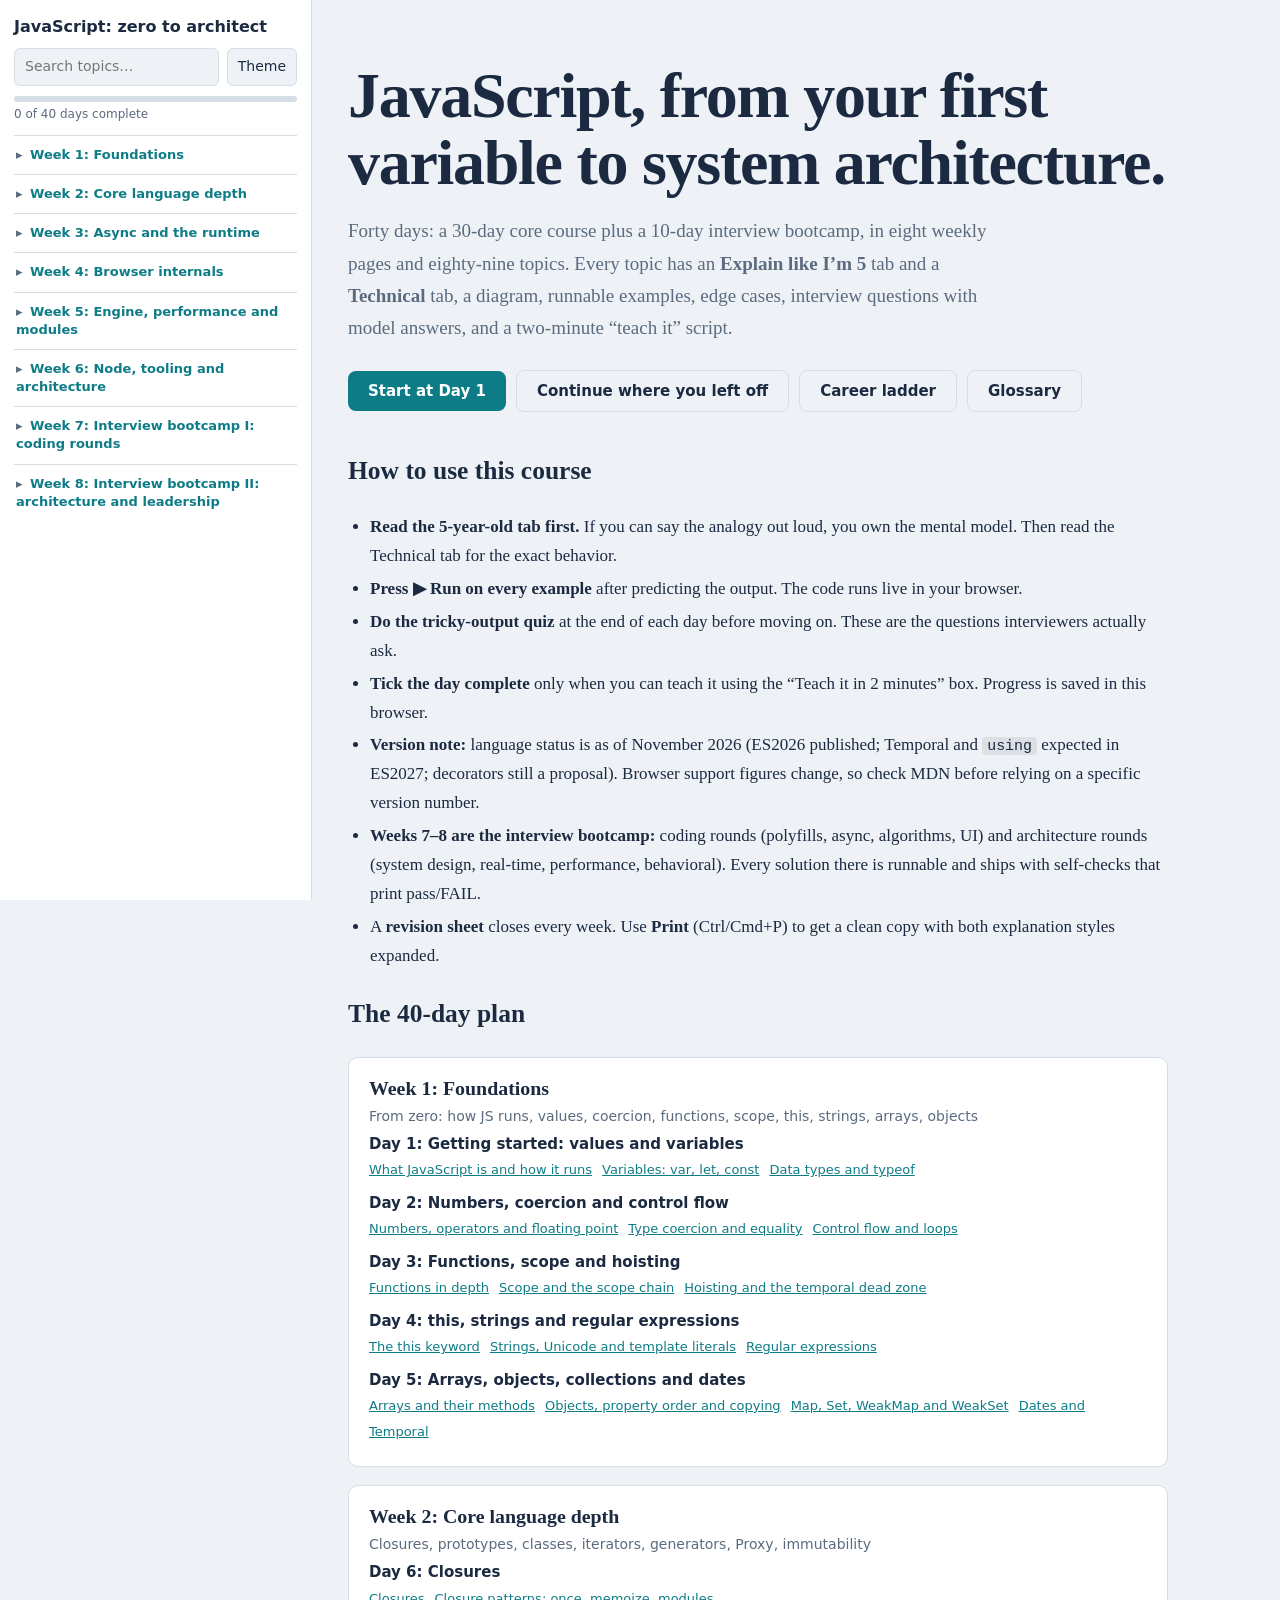
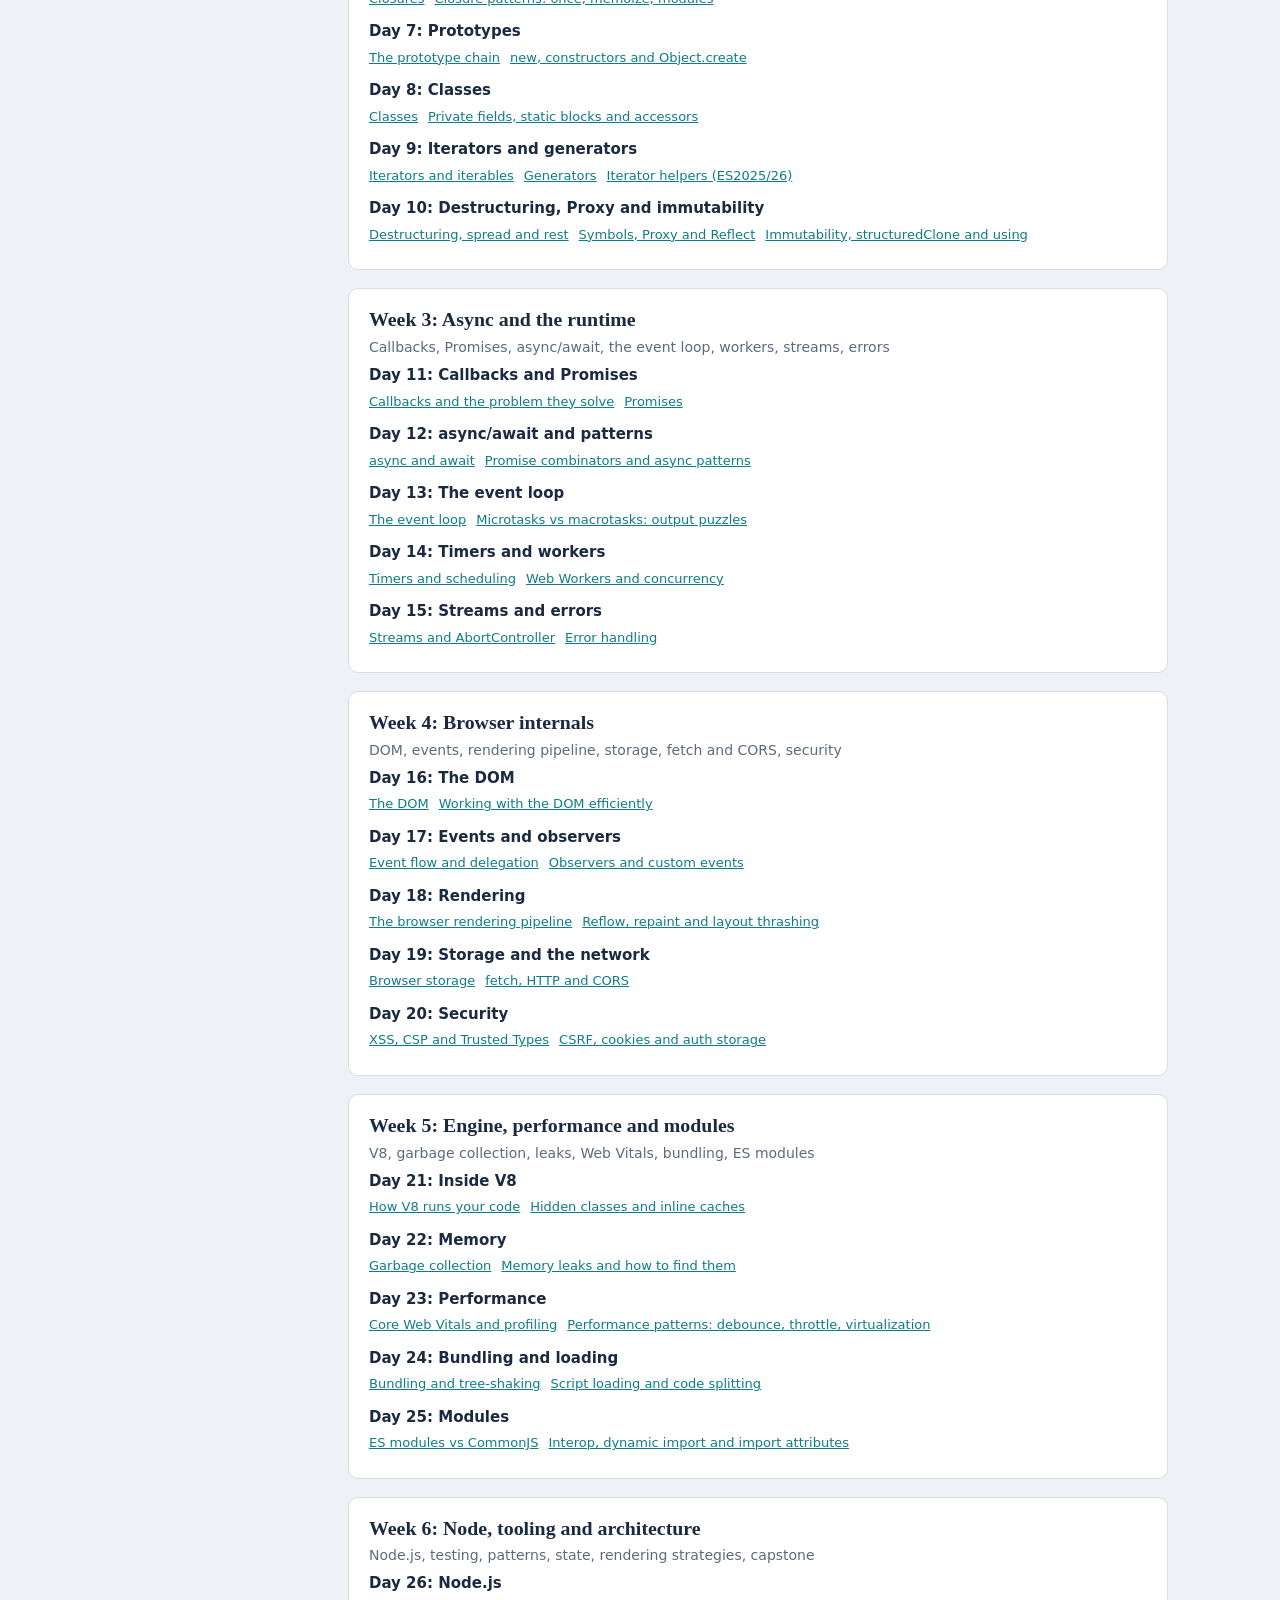
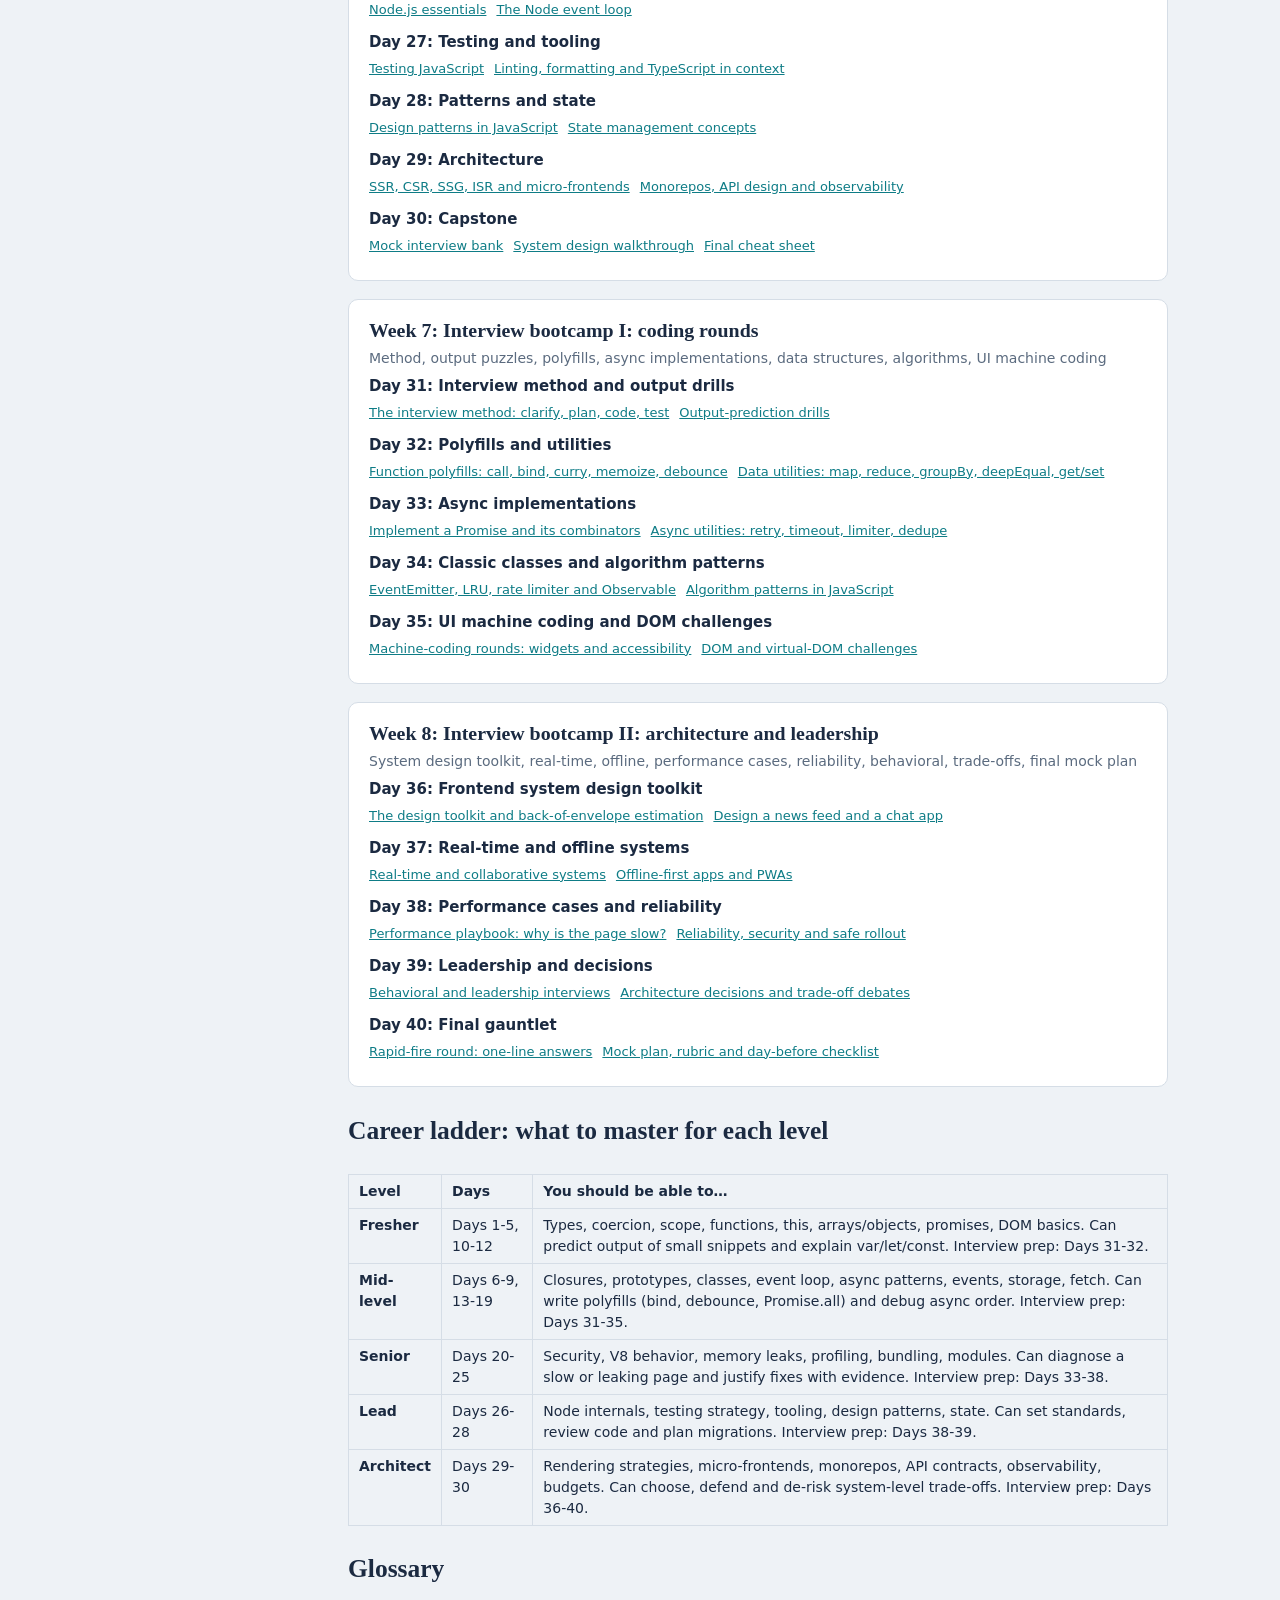
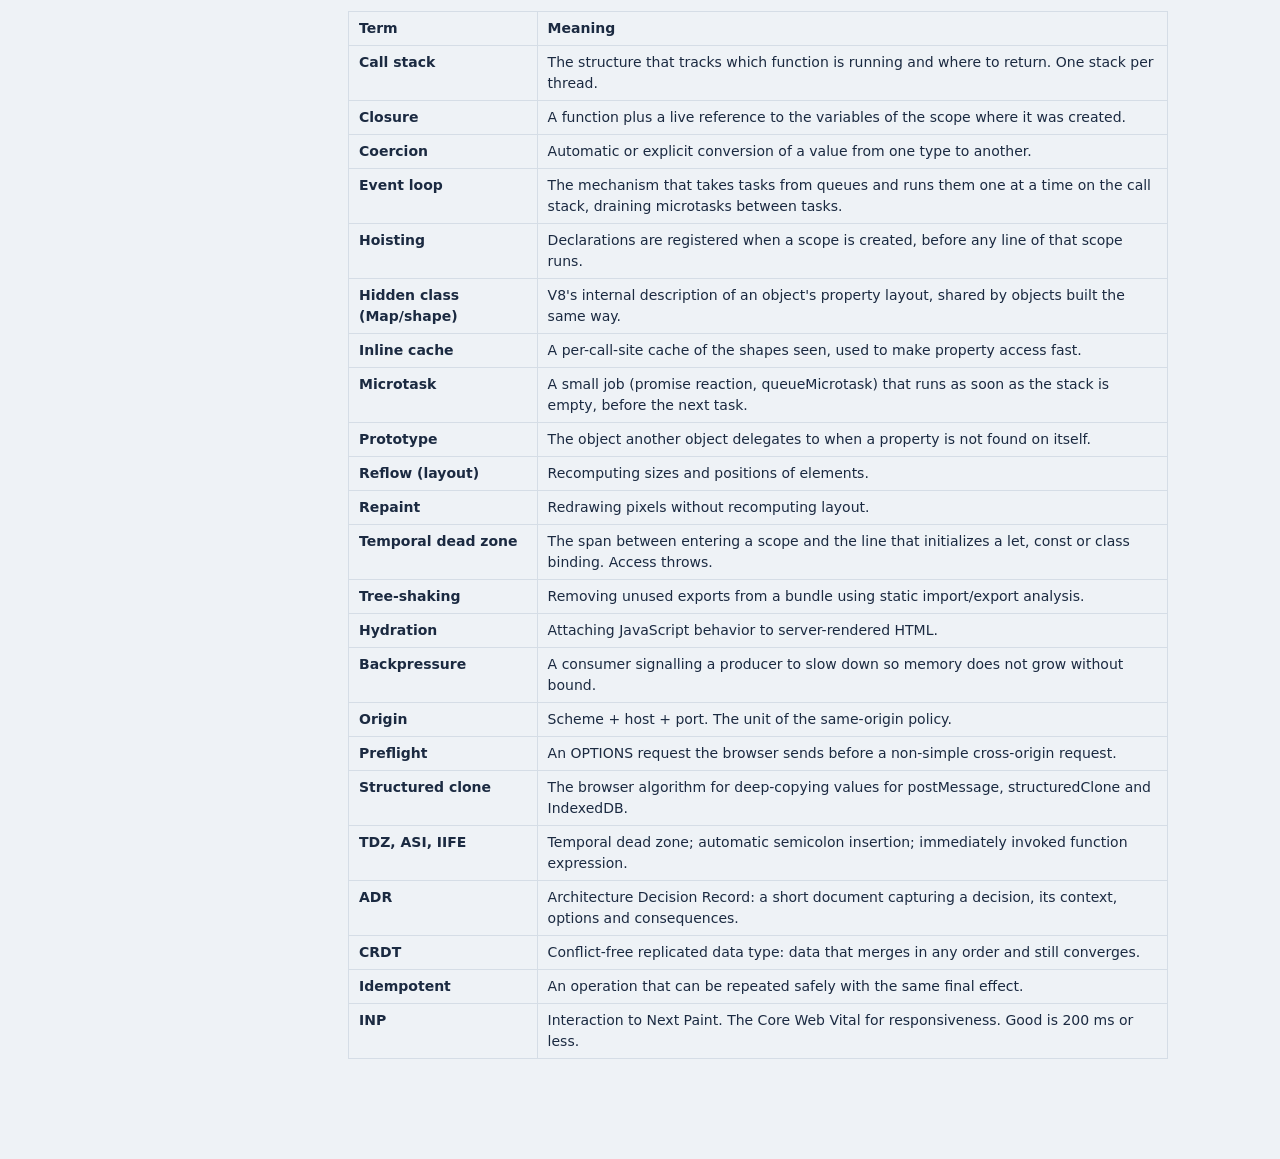
==== js-course/index.html @ bc9fdd64 "Jaavascript" ====
<!DOCTYPE html>
<html lang="en"><head><meta charset="utf-8"><meta name="viewport" content="width=device-width,initial-scale=1">
<title>JavaScript: Zero to Architect (30 days + interview bootcamp)</title>
<style>
:root{--bg:#eef2f6;--card:#fff;--ink:#1b2a41;--muted:#5b6b7f;--line:#d5dde6;--accent:#0e7c86;--accent-soft:#dff1f2;--warm:#b45309;--warm-soft:#fdf0dc;--code:#0f1b2b;--code-ink:#e6edf5;--sbw:312px;--ok:#2f855a;--bad:#c53030}
[data-theme=dark]{--bg:#0e151d;--card:#16212d;--ink:#e6edf5;--muted:#93a4b8;--line:#263445;--accent:#4fd1c5;--accent-soft:#12303a;--warm:#f6ad55;--warm-soft:#33260f;--code:#0a1119;--code-ink:#dbe6f2}
*{box-sizing:border-box}html{scroll-behavior:smooth;scroll-padding-top:16px}
body{margin:0;background:var(--bg);color:var(--ink);font:17px/1.7 Charter,"Iowan Old Style",Georgia,serif}
a{color:var(--accent)}code,pre,kbd{font-family:ui-monospace,SFMono-Regular,Menlo,Consolas,monospace}
:focus-visible{outline:3px solid var(--accent);outline-offset:2px}
.ui{font-family:system-ui,-apple-system,"Segoe UI",Roboto,sans-serif}
#sidebar{position:fixed;inset:0 auto 0 0;width:var(--sbw);background:var(--card);border-right:1px solid var(--line);overflow-y:auto;padding:16px 14px 40px;font-family:system-ui,-apple-system,"Segoe UI",sans-serif;font-size:14px;line-height:1.4;z-index:20;transition:transform .2s}
#sidebar .brand{display:block;font-weight:700;font-size:16px;color:var(--ink);text-decoration:none;margin-bottom:10px}
#sidebar .tools{display:flex;gap:8px;margin-bottom:10px}
#search{flex:1;padding:8px 10px;border:1px solid var(--line);border-radius:6px;background:var(--bg);color:var(--ink);font:inherit}
.btn{border:1px solid var(--line);background:var(--bg);color:var(--ink);border-radius:6px;padding:7px 10px;font:inherit;cursor:pointer}
.btn:hover{border-color:var(--accent)}
.prog{height:6px;background:var(--line);border-radius:3px;overflow:hidden;margin:4px 0 4px}.prog i{display:block;height:100%;background:var(--accent);width:0}
.proglabel{color:var(--muted);font-size:12px;margin-bottom:12px}
#sidebar details{border-top:1px solid var(--line);padding:6px 0}
#sidebar summary{cursor:pointer;font-weight:700;padding:4px 2px;list-style:none}
#sidebar summary::-webkit-details-marker{display:none}
#sidebar summary:before{content:"▸";display:inline-block;width:14px;color:var(--muted)}
#sidebar details[open]>summary:before{content:"▾"}
#sidebar .wk>summary{font-size:13px;color:var(--accent)}
#sidebar .dy{margin-left:10px;border-top:0;padding:2px 0}
#sidebar .dy>summary{font-weight:600}
#sidebar ul{list-style:none;margin:2px 0 6px 16px;padding:0}
#sidebar li a{display:block;padding:3px 6px;border-radius:5px;color:var(--ink);text-decoration:none;border-left:2px solid transparent}
#sidebar li a:hover{background:var(--bg)}#sidebar li a.on{background:var(--accent-soft);border-left-color:var(--accent);font-weight:600}
#sidebar .tick{color:var(--ok);margin-left:4px}
#sidebar .hide{display:none}
main{margin-left:var(--sbw);padding:28px 36px 90px;max-width:calc(var(--sbw) + 940px)}
.wrap{max-width:820px}
#menu{display:none;position:fixed;top:10px;left:10px;z-index:30}
.weekhead{margin:0 0 28px}.weekhead .kicker{font:600 14px system-ui,sans-serif;color:var(--accent)}
.weekhead h1{font-size:clamp(30px,4.2vw,46px);line-height:1.12;margin:4px 0 10px;letter-spacing:-.01em}
.weekhead p{color:var(--muted);margin:0}
.day{margin-top:56px}
.dayhead{border-bottom:3px solid var(--ink);padding-bottom:12px;margin-bottom:22px}
.dayhead .dn{font:700 14px system-ui,sans-serif;color:var(--accent)}
.dayhead h2{font-size:clamp(26px,3.2vw,36px);margin:2px 0 6px;line-height:1.15}
.dayhead .goal{margin:0;color:var(--muted)}
.topic{background:var(--card);border:1px solid var(--line);border-radius:10px;margin:0 0 28px;overflow:hidden}
.topic>header{padding:18px 22px 6px;display:flex;flex-wrap:wrap;gap:8px 14px;align-items:baseline;justify-content:space-between}
.topic h3{margin:0;font-size:26px;line-height:1.2}
.lvls{font:600 12px system-ui,sans-serif;color:var(--muted)}
.lvls b{display:inline-block;padding:2px 8px;border:1px solid var(--line);border-radius:99px;margin-left:4px;font-weight:600}
.tabs{display:flex;margin:12px 22px 0;border:1px solid var(--line);border-radius:8px;overflow:hidden;font-family:system-ui,sans-serif}
.tabs button{flex:1;padding:10px 12px;border:0;background:var(--bg);color:var(--muted);font:600 15px system-ui,sans-serif;cursor:pointer;border-right:1px solid var(--line)}
.tabs button:last-child{border-right:0}
.tabs button[aria-selected=true].t-eli{background:var(--warm-soft);color:var(--warm);box-shadow:inset 0 -3px 0 var(--warm)}
.tabs button[aria-selected=true].t-tech{background:var(--accent-soft);color:var(--accent);box-shadow:inset 0 -3px 0 var(--accent)}
.pane{margin:0 22px;padding:16px 18px;border:1px solid var(--line);border-top:0;border-radius:0 0 8px 8px}
.pane.p-eli{background:var(--warm-soft)}.pane.p-tech{background:var(--accent-soft)}
.pane[hidden]{display:none}.pane p:first-child{margin-top:0}.pane>*:last-child{margin-bottom:0}
.pane h5,.blk h4{font:700 15px system-ui,sans-serif;margin:16px 0 4px}
.blk{padding:6px 22px 4px}.blk h4{font-size:16px;margin:18px 0 8px;color:var(--accent);border-bottom:1px solid var(--line);padding-bottom:4px}
.blk:last-child{padding-bottom:18px}
code{background:rgba(127,127,127,.16);padding:1px 5px;border-radius:4px;font-size:.88em}
pre{margin:10px 0;background:var(--code);color:var(--code-ink);padding:14px 16px;border-radius:8px;overflow-x:auto;font-size:14px;line-height:1.55}
pre code{background:none;padding:0;font-size:inherit}
.k{color:#7cc4ff}.s{color:#9fe3a0}.c{color:#7d8da1;font-style:italic}.n{color:#f7b267}
.ex{margin:14px 0}.ex .et{font:600 14px system-ui,sans-serif;margin-bottom:2px}
.ex .bar{display:flex;gap:8px;align-items:center;margin:-4px 0 6px;font:13px system-ui,sans-serif}
.run{background:var(--accent);color:#fff;border:0;border-radius:5px;padding:5px 12px;font:600 13px system-ui,sans-serif;cursor:pointer}
[data-theme=dark] .run{color:#06222a}
.out{white-space:pre-wrap;background:#06101a;color:#b9f3c0;border-left:4px solid var(--ok);padding:10px 14px;border-radius:6px;font:13px/1.5 ui-monospace,Menlo,monospace;margin:4px 0 8px}
.out:empty,.out[hidden]{display:none}
ul.pts{margin:6px 0;padding-left:22px}ul.pts li{margin:4px 0}
.gotcha li::marker{color:var(--bad)}.best li::marker{color:var(--ok)}
.diagram{background:var(--bg);border:1px solid var(--line);border-radius:8px;padding:16px;overflow-x:auto;font-family:system-ui,sans-serif;font-size:14px}
.diagram svg{max-width:100%;height:auto;display:block;margin:0 auto}
.flow{display:flex;flex-wrap:wrap;align-items:stretch;gap:6px;justify-content:center}
.flow.v{flex-direction:column;align-items:center}
.fb{background:var(--card);border:2px solid var(--accent);border-radius:8px;padding:8px 12px;text-align:center;line-height:1.3;min-width:96px}
.fb small{display:block;color:var(--muted);font-size:12px;margin-top:2px}
.fb.w{border-color:var(--warm)}.fb.g{border-color:var(--ok)}.fb.r{border-color:var(--bad)}
.ar{align-self:center;color:var(--muted);font-weight:700}
.flow.v .ar{transform:rotate(90deg);line-height:1}
.lane{display:grid;grid-template-columns:repeat(auto-fit,minmax(150px,1fr));gap:10px}
.lane>div{background:var(--card);border:1px solid var(--line);border-radius:8px;padding:10px}
.lane h6{margin:0 0 6px;font-size:13px;color:var(--accent)}
.lane .it{background:var(--accent-soft);border-radius:4px;padding:3px 7px;margin:3px 0;font-size:13px}
.dsteps{counter-reset:s;list-style:none;padding:0;margin:12px 0 0}
.dsteps li{counter-increment:s;position:relative;padding:4px 0 4px 34px;margin:2px 0}
.dsteps li:before{content:counter(s);position:absolute;left:0;top:4px;width:24px;height:24px;border-radius:50%;background:var(--accent);color:#fff;font:700 13px/24px system-ui,sans-serif;text-align:center}
[data-theme=dark] .dsteps li:before{color:#06222a}
details.iq{border:1px solid var(--line);border-radius:8px;margin:8px 0;background:var(--bg)}
details.iq summary{cursor:pointer;padding:9px 12px;font-weight:600}
details.iq .ans{padding:2px 14px 12px;border-top:1px solid var(--line)}
.badge{display:inline-block;font:700 11px system-ui,sans-serif;padding:2px 7px;border-radius:99px;margin-right:6px;vertical-align:1px;color:#fff}
.b-fresher{background:#2f855a}.b-mid{background:#2b6cb0}.b-senior{background:#6b46c1}.b-lead{background:#b7791f}.b-architect{background:#c53030}
.teach{margin:6px 22px 22px;padding:14px 16px;border:2px dashed var(--accent);border-radius:8px;background:var(--card)}
.teach b.h{font:700 14px system-ui,sans-serif;color:var(--accent);display:block;margin-bottom:4px}
.quiz{background:var(--card);border:1px solid var(--line);border-radius:10px;padding:6px 22px 14px;margin:0 0 20px}
.quiz h3{margin:14px 0 4px;font-size:22px}
.daydone{margin:14px 0 0;display:flex;gap:10px;align-items:center;font-family:system-ui,sans-serif}
.rev{background:var(--card);border:2px solid var(--ink);border-radius:10px;padding:8px 24px 16px;margin-top:56px}
.rev h2{margin:12px 0 4px}
.pager{display:flex;justify-content:space-between;margin-top:40px;font-family:system-ui,sans-serif}
.pager a{padding:10px 16px;border:1px solid var(--line);border-radius:8px;background:var(--card);text-decoration:none;font-weight:600}
#top{position:fixed;right:18px;bottom:18px;width:44px;height:44px;border-radius:50%;background:var(--accent);color:#fff;border:0;font-size:20px;cursor:pointer;display:none;z-index:15}
[data-theme=dark] #top{color:#06222a}
table{border-collapse:collapse;width:100%;font:14px/1.5 system-ui,sans-serif;margin:10px 0;display:block;overflow-x:auto}
th,td{border:1px solid var(--line);padding:6px 10px;text-align:left;vertical-align:top}th{background:var(--bg)}
/* index */
.hero{padding:34px 0 10px}.hero h1{font-size:clamp(36px,6vw,64px);line-height:1.05;margin:0 0 14px;letter-spacing:-.02em}
.hero p{font-size:19px;max-width:640px;color:var(--muted)}
.cta{display:inline-block;margin:6px 10px 6px 0;padding:11px 20px;border-radius:8px;font:700 15px system-ui,sans-serif;text-decoration:none;background:var(--accent);color:#fff}
[data-theme=dark] .cta{color:#06222a}.cta.alt{background:transparent;color:var(--ink);border:1px solid var(--line)}
.wkgrid{display:grid;gap:18px;margin:22px 0}
.wkcard{background:var(--card);border:1px solid var(--line);border-radius:10px;padding:14px 20px}
.wkcard h3{margin:0 0 2px}.wkcard .sub{color:var(--muted);font:14px system-ui,sans-serif;margin-bottom:8px}
.wkcard .dd{margin:8px 0;font-family:system-ui,sans-serif;font-size:15px}
.wkcard .dd b a{color:var(--ink);text-decoration:none}.wkcard .dd span a{font-size:13px;margin-right:10px}
@media(max-width:900px){#sidebar{transform:translateX(-105%)}body.nav #sidebar{transform:none;box-shadow:0 0 40px rgba(0,0,0,.4)}main{margin-left:0;padding:60px 16px 80px}#menu{display:block}.tabs{margin-left:12px;margin-right:12px}.pane,.teach{margin-left:12px;margin-right:12px}.blk{padding-left:12px;padding-right:12px}}
@media(prefers-reduced-motion:reduce){html{scroll-behavior:auto}#sidebar{transition:none}}
@media print{#sidebar,#menu,#top,.run,.tabs,.daydone,.pager{display:none!important}main{margin:0;padding:0}.pane[hidden]{display:block!important}.topic{break-inside:avoid-page}details>*{display:block!important}.out{display:none}body{background:#fff;color:#000;font-size:12px}}
/* layout fixes: sidebar overflow, menu button overlap */
#sidebar{overflow-x:hidden}
#search{min-width:0;width:0}
#sidebar .tools .btn{flex:none}
#menu{font-family:system-ui,-apple-system,"Segoe UI",sans-serif;background:var(--card);box-shadow:0 2px 8px rgba(0,0,0,.18)}
@media(max-width:900px){html{scroll-padding-top:68px}#sidebar{padding-top:60px}}

</style></head>
<body>
<button id="menu" class="btn ui" aria-label="Open menu">☰ Menu</button>
<nav id="sidebar" aria-label="Course navigation"></nav>
<main><div class="wrap">
<div class="hero">
<h1>JavaScript, from your first variable to system architecture.</h1>
<p>Forty days: a 30-day core course plus a 10-day interview bootcamp, in eight weekly pages and eighty-nine topics. Every topic has an <b>Explain like I’m 5</b> tab and a <b>Technical</b> tab, a diagram, runnable examples, edge cases, interview questions with model answers, and a two-minute “teach it” script.</p>
<a class="cta" id="start" href="week1.html#d1-intro">Start at Day 1</a><a class="cta alt" id="cont" href="#" hidden>Continue where you left off</a><a class="cta alt" href="#ladder">Career ladder</a><a class="cta alt" href="#glossary">Glossary</a>
</div>
<h2>How to use this course</h2>
<ul class="pts">
<li><b>Read the 5-year-old tab first.</b> If you can say the analogy out loud, you own the mental model. Then read the Technical tab for the exact behavior.</li>
<li><b>Press ▶ Run on every example</b> after predicting the output. The code runs live in your browser.</li>
<li><b>Do the tricky-output quiz</b> at the end of each day before moving on. These are the questions interviewers actually ask.</li>
<li><b>Tick the day complete</b> only when you can teach it using the “Teach it in 2 minutes” box. Progress is saved in this browser.</li>
<li><b>Version note:</b> language status is as of November 2026 (ES2026 published; Temporal and <code>using</code> expected in ES2027; decorators still a proposal). Browser support figures change, so check MDN before relying on a specific version number.</li>
<li><b>Weeks 7–8 are the interview bootcamp:</b> coding rounds (polyfills, async, algorithms, UI) and architecture rounds (system design, real-time, performance, behavioral). Every solution there is runnable and ships with self-checks that print pass/FAIL.</li>
<li>A <b>revision sheet</b> closes every week. Use <b>Print</b> (Ctrl/Cmd+P) to get a clean copy with both explanation styles expanded.</li>
</ul>
<h2>The 40-day plan</h2>
<div class="wkgrid" id="grid"></div>
<h2 id="ladder">Career ladder: what to master for each level</h2>
<table id="ladtbl"><thead><tr><th>Level</th><th>Days</th><th>You should be able to…</th></tr></thead><tbody></tbody></table>
<h2 id="glossary">Glossary</h2>
<table id="glos"><thead><tr><th>Term</th><th>Meaning</th></tr></thead><tbody></tbody></table>
</div></main>
<button id="top" aria-label="Back to top">↑</button>
<script>
window.COURSE=[
{w:1,file:"week1.html",title:"Foundations",sub:"From zero: how JS runs, values, coercion, functions, scope, this, strings, arrays, objects",days:[
{n:1,t:"Getting started: values and variables",tp:[["d1-intro","What JavaScript is and how it runs","history engine console script strict"],["d1-vars","Variables: var, let, const","declare hoist block"],["d1-types","Data types and typeof","primitive object null undefined bigint symbol"]]},
{n:2,t:"Numbers, coercion and control flow",tp:[["d2-numbers","Numbers, operators and floating point","float bigint nan infinity math"],["d2-coercion","Type coercion and equality","== === truthy falsy toprimitive"],["d2-control","Control flow and loops","if switch for while break label"]]},
{n:3,t:"Functions, scope and hoisting",tp:[["d3-functions","Functions in depth","arrow default rest arguments iife"],["d3-scope","Scope and the scope chain","lexical block global"],["d3-hoisting","Hoisting and the temporal dead zone","tdz var let"]]},
{n:4,t:"this, strings and regular expressions",tp:[["d4-this","The this keyword","bind call apply arrow"],["d4-strings","Strings, Unicode and template literals","utf-16 emoji intl segmenter"],["d4-regex","Regular expressions","regexp escape named groups"]]},
{n:5,t:"Arrays, objects, collections and dates",tp:[["d5-arrays","Arrays and their methods","map filter reduce sort holes toSorted"],["d5-objects","Objects, property order and copying","spread freeze groupBy"],["d5-collections","Map, Set, WeakMap and WeakSet","set methods union"],["d5-dates","Dates and Temporal","date timezone temporal"]]}]},
{w:2,file:"week2.html",title:"Core language depth",sub:"Closures, prototypes, classes, iterators, generators, Proxy, immutability",days:[
{n:6,t:"Closures",tp:[["d6-closures","Closures","lexical environment loop"],["d6-closure-uses","Closure patterns: once, memoize, modules","private state"]]},
{n:7,t:"Prototypes",tp:[["d7-prototypes","The prototype chain","__proto__ inheritance"],["d7-new","new, constructors and Object.create","constructor"]]},
{n:8,t:"Classes",tp:[["d8-classes","Classes","extends super"],["d8-private","Private fields, static blocks and accessors","# getter setter decorators"]]},
{n:9,t:"Iterators and generators",tp:[["d9-iterators","Iterators and iterables","symbol.iterator for of"],["d9-generators","Generators","yield"],["d9-helpers","Iterator helpers (ES2025/26)","lazy take drop"]]},
{n:10,t:"Destructuring, Proxy and immutability",tp:[["d10-destructuring","Destructuring, spread and rest","default"],["d10-symbol","Symbols, Proxy and Reflect","metaprogramming"],["d10-immutable","Immutability, structuredClone and using","freeze dispose"]]}]},
{w:3,file:"week3.html",title:"Async and the runtime",sub:"Callbacks, Promises, async/await, the event loop, workers, streams, errors",days:[
{n:11,t:"Callbacks and Promises",tp:[["d11-callbacks","Callbacks and the problem they solve","callback hell"],["d11-promises","Promises","then catch finally"]]},
{n:12,t:"async/await and patterns",tp:[["d12-async","async and await","try catch"],["d12-combinators","Promise combinators and async patterns","all allSettled any race pool retry"]]},
{n:13,t:"The event loop",tp:[["d13-eventloop","The event loop","call stack queue"],["d13-puzzles","Microtasks vs macrotasks: output puzzles","queueMicrotask"]]},
{n:14,t:"Timers and workers",tp:[["d14-timers","Timers and scheduling","setTimeout raf clamping"],["d14-workers","Web Workers and concurrency","postMessage transfer"]]},
{n:15,t:"Streams and errors",tp:[["d15-streams","Streams and AbortController","backpressure cancel"],["d15-errors","Error handling","unhandled rejection"]]}]},
{w:4,file:"week4.html",title:"Browser internals",sub:"DOM, events, rendering pipeline, storage, fetch and CORS, security",days:[
{n:16,t:"The DOM",tp:[["d16-dom","The DOM","tree node"],["d16-dom-ops","Working with the DOM efficiently","fragment"]]},
{n:17,t:"Events and observers",tp:[["d17-events","Event flow and delegation","capture bubble passive"],["d17-observers","Observers and custom events","intersection mutation resize"]]},
{n:18,t:"Rendering",tp:[["d18-pipeline","The browser rendering pipeline","parse style layout paint composite"],["d18-layout","Reflow, repaint and layout thrashing","forced reflow"]]},
{n:19,t:"Storage and the network",tp:[["d19-storage","Browser storage","localstorage indexeddb cookies quota"],["d19-fetch","fetch, HTTP and CORS","preflight"]]},
{n:20,t:"Security",tp:[["d20-xss","XSS, CSP and Trusted Types","innerhtml"],["d20-csrf","CSRF, cookies and auth storage","samesite"]]}]},
{w:5,file:"week5.html",title:"Engine, performance and modules",sub:"V8, garbage collection, leaks, Web Vitals, bundling, ES modules",days:[
{n:21,t:"Inside V8",tp:[["d21-v8","How V8 runs your code","ignition turbofan jit"],["d21-shapes","Hidden classes and inline caches","maps deopt"]]},
{n:22,t:"Memory",tp:[["d22-gc","Garbage collection","orinoco scavenger"],["d22-leaks","Memory leaks and how to find them","heap snapshot"]]},
{n:23,t:"Performance",tp:[["d23-vitals","Core Web Vitals and profiling","lcp inp cls"],["d23-patterns","Performance patterns: debounce, throttle, virtualization",""]]},
{n:24,t:"Bundling and loading",tp:[["d24-bundling","Bundling and tree-shaking","vite rolldown"],["d24-loading","Script loading and code splitting","async defer"]]},
{n:25,t:"Modules",tp:[["d25-esm","ES modules vs CommonJS","import require"],["d25-interop","Interop, dynamic import and import attributes","json modules"]]}]},
{w:6,file:"week6.html",title:"Node, tooling and architecture",sub:"Node.js, testing, patterns, state, rendering strategies, capstone",days:[
{n:26,t:"Node.js",tp:[["d26-node","Node.js essentials","fs path process"],["d26-nodeloop","The Node event loop","libuv nexttick setimmediate"]]},
{n:27,t:"Testing and tooling",tp:[["d27-testing","Testing JavaScript","vitest node:test mock"],["d27-tooling","Linting, formatting and TypeScript in context","eslint flat config"]]},
{n:28,t:"Patterns and state",tp:[["d28-patterns","Design patterns in JavaScript","observer factory singleton"],["d28-state","State management concepts","store immutable derived"]]},
{n:29,t:"Architecture",tp:[["d29-rendering","SSR, CSR, SSG, ISR and micro-frontends","hydration"],["d29-scale","Monorepos, API design and observability","pagination otel"]]},
{n:30,t:"Capstone",tp:[["d30-mock","Mock interview bank","fresher mid senior lead architect"],["d30-system","System design walkthrough","autocomplete"],["d30-cheat","Final cheat sheet","revision"]]}]},
{w:7,file:"week7.html",title:"Interview bootcamp I: coding rounds",sub:"Method, output puzzles, polyfills, async implementations, data structures, algorithms, UI machine coding",days:[
{n:31,t:"Interview method and output drills",tp:[["d31-method","The interview method: clarify, plan, code, test","big-o edge cases communication"],["d31-output","Output-prediction drills","hoisting this closure coercion event loop"]]},
{n:32,t:"Polyfills and utilities",tp:[["d32-fn-polyfills","Function polyfills: call, bind, curry, memoize, debounce","bind curry compose throttle"],["d32-data-polyfills","Data utilities: map, reduce, groupBy, deepEqual, get/set","flatten deep equal path"]]},
{n:33,t:"Async implementations",tp:[["d33-promise-impl","Implement a Promise and its combinators","thenable microtask all any"],["d33-async-utils","Async utilities: retry, timeout, limiter, dedupe","pool promisify"]]},
{n:34,t:"Classic classes and algorithm patterns",tp:[["d34-utilities","EventEmitter, LRU, rate limiter and Observable","token bucket pubsub"],["d34-dsa","Algorithm patterns in JavaScript","two pointers sliding window dp bfs"]]},
{n:35,t:"UI machine coding and DOM challenges",tp:[["d35-ui-widgets","Machine-coding rounds: widgets and accessibility","tabs aria keyboard autocomplete"],["d35-dom-challenges","DOM and virtual-DOM challenges","vdom diff delegation"]]}]},
{w:8,file:"week8.html",title:"Interview bootcamp II: architecture and leadership",sub:"System design toolkit, real-time, offline, performance cases, reliability, behavioral, trade-offs, final mock plan",days:[
{n:36,t:"Frontend system design toolkit",tp:[["d36-sd-toolkit","The design toolkit and back-of-envelope estimation","requirements capacity latency"],["d36-feed-chat","Design a news feed and a chat app","pagination optimistic websocket ordering"]]},
{n:37,t:"Real-time and offline systems",tp:[["d37-realtime","Real-time and collaborative systems","websocket sse crdt ot"],["d37-offline","Offline-first apps and PWAs","service worker cache outbox"]]},
{n:38,t:"Performance cases and reliability",tp:[["d38-perf-playbook","Performance playbook: why is the page slow?","triage lcp inp cls"],["d38-reliability","Reliability, security and safe rollout","feature flag canary circuit breaker"]]},
{n:39,t:"Leadership and decisions",tp:[["d39-behavioral","Behavioral and leadership interviews","star stories conflict"],["d39-decisions","Architecture decisions and trade-off debates","adr matrix monorepo"]]},
{n:40,t:"Final gauntlet",tp:[["d40-rapid-fire","Rapid-fire round: one-line answers","quick review"],["d40-final","Mock plan, rubric and day-before checklist","self assessment schedule"]]}]}
];
window.GLOSSARY=[
["Call stack","The structure that tracks which function is running and where to return. One stack per thread."],
["Closure","A function plus a live reference to the variables of the scope where it was created."],
["Coercion","Automatic or explicit conversion of a value from one type to another."],
["Event loop","The mechanism that takes tasks from queues and runs them one at a time on the call stack, draining microtasks between tasks."],
["Hoisting","Declarations are registered when a scope is created, before any line of that scope runs."],
["Hidden class (Map/shape)","V8's internal description of an object's property layout, shared by objects built the same way."],
["Inline cache","A per-call-site cache of the shapes seen, used to make property access fast."],
["Microtask","A small job (promise reaction, queueMicrotask) that runs as soon as the stack is empty, before the next task."],
["Prototype","The object another object delegates to when a property is not found on itself."],
["Reflow (layout)","Recomputing sizes and positions of elements."],
["Repaint","Redrawing pixels without recomputing layout."],
["Temporal dead zone","The span between entering a scope and the line that initializes a let, const or class binding. Access throws."],
["Tree-shaking","Removing unused exports from a bundle using static import/export analysis."],
["Hydration","Attaching JavaScript behavior to server-rendered HTML."],
["Backpressure","A consumer signalling a producer to slow down so memory does not grow without bound."],
["Origin","Scheme + host + port. The unit of the same-origin policy."],
["Preflight","An OPTIONS request the browser sends before a non-simple cross-origin request."],
["Structured clone","The browser algorithm for deep-copying values for postMessage, structuredClone and IndexedDB."],
["TDZ, ASI, IIFE","Temporal dead zone; automatic semicolon insertion; immediately invoked function expression."],
["ADR","Architecture Decision Record: a short document capturing a decision, its context, options and consequences."],
["CRDT","Conflict-free replicated data type: data that merges in any order and still converges."],
["Idempotent","An operation that can be repeated safely with the same final effect."],
["INP","Interaction to Next Paint. The Core Web Vital for responsiveness. Good is 200 ms or less."]
];
window.LADDER=[
["Fresher","Days 1-5, 10-12","Types, coercion, scope, functions, this, arrays/objects, promises, DOM basics. Can predict output of small snippets and explain var/let/const. Interview prep: Days 31-32."],
["Mid-level","Days 6-9, 13-19","Closures, prototypes, classes, event loop, async patterns, events, storage, fetch. Can write polyfills (bind, debounce, Promise.all) and debug async order. Interview prep: Days 31-35."],
["Senior","Days 20-25","Security, V8 behavior, memory leaks, profiling, bundling, modules. Can diagnose a slow or leaking page and justify fixes with evidence. Interview prep: Days 33-38."],
["Lead","Days 26-28","Node internals, testing strategy, tooling, design patterns, state. Can set standards, review code and plan migrations. Interview prep: Days 38-39."],
["Architect","Days 29-30","Rendering strategies, micro-frontends, monorepos, API contracts, observability, budgets. Can choose, defend and de-risk system-level trade-offs. Interview prep: Days 36-40."]
];

</script><script>
(function(){
var $=function(s,r){return (r||document).querySelector(s)},$$=function(s,r){return Array.prototype.slice.call((r||document).querySelectorAll(s))};
function TOTAL(){return window.COURSE.reduce(function(a,w){return a+w.days.length},0)}
var esc=function(s){return String(s).replace(/&/g,'&amp;').replace(/</g,'&lt;').replace(/>/g,'&gt;')};
var RE=/(\/\/.*$)|(\/\*[\s\S]*?\*\/)|("(?:[^"\\\n]|\\.)*"|'(?:[^'\\\n]|\\.)*'|`(?:[^`\\]|\\.)*`)|\b(const|let|var|function|return|if|else|for|while|do|switch|case|break|continue|new|class|extends|super|this|typeof|instanceof|in|of|async|await|try|catch|finally|throw|import|export|from|default|yield|static|null|undefined|true|false|void|delete)\b|\b(\d[\d_]*(?:\.\d+)?n?)\b/gm;
function hl(code){return esc(code).replace(RE,function(m,a,b,s,k,n){return (a||b)?'<span class="c">'+m+'</span>':s?'<span class="s">'+m+'</span>':k?'<span class="k">'+m+'</span>':'<span class="n">'+m+'</span>'})}
function store(k,v){try{if(v===undefined)return JSON.parse(localStorage.getItem(k));localStorage.setItem(k,JSON.stringify(v))}catch(e){return null}}
/* diagram helpers exposed to week files */
window.flow=function(items,o){o=o||{};return '<div class="flow'+(o.v?' v':'')+'">'+items.map(function(x,i){var c='',t=x,sm='';if(Array.isArray(x)){t=x[0];sm=x[1]||'';c=x[2]||''}return (i&&!o.plain?'<span class="ar">→</span>':'')+'<div class="fb '+c+'">'+t+(sm?'<small>'+sm+'</small>':'')+'</div>'}).join('')+'</div>'};
window.lanes=function(cols){return '<div class="lane">'+cols.map(function(c){return '<div><h6>'+c[0]+'</h6>'+c[1].map(function(i){return '<div class="it">'+i+'</div>'}).join('')+'</div>'}).join('')+'</div>'};
/* inspect for Run output */
function ins(v,d,seen){d=d||0;seen=seen||[];
 if(typeof v==='string')return d?JSON.stringify(v):v;if(typeof v==='bigint')return v+'n';
 if(typeof v==='symbol')return v.toString();if(typeof v==='function')return '[Function'+(v.name?': '+v.name:'')+']';
 if(Object.is(v,-0))return '-0';if(v===null||typeof v!=='object')return String(v);
 if(seen.indexOf(v)>-1)return '[Circular]';if(d>3)return Array.isArray(v)?'[…]':'{…}';seen=seen.concat([v]);
 if(Array.isArray(v)){var s=[],h=0,e=function(){if(h){s.push('<'+h+' empty item'+(h>1?'s':'')+'>');h=0}};for(var i=0;i<v.length;i++){if(!(i in v)){h++;continue}e();s.push(ins(v[i],d+1,seen))}e();return '['+s.join(', ')+']'}
 if(v instanceof Map)return 'Map('+v.size+') {'+Array.from(v).map(function(p){return ins(p[0],d+1,seen)+' => '+ins(p[1],d+1,seen)}).join(', ')+'}';
 if(v instanceof Set)return 'Set('+v.size+') {'+Array.from(v).map(function(x){return ins(x,d+1,seen)}).join(', ')+'}';
 if(v instanceof Error)return v.name+': '+v.message;if(v instanceof Date)return isNaN(v)?'Invalid Date':v.toISOString();
 if(v instanceof Promise)return 'Promise {…}';
 var ks=Reflect.ownKeys(v).filter(function(k){return Object.getOwnPropertyDescriptor(v,k).enumerable});
 var pr=Object.getPrototypeOf(v),cn=pr===null?'[Object: null prototype] ':(v.constructor&&v.constructor!==Object&&v.constructor.name?v.constructor.name+' ':'');
 return cn+'{'+(ks.length?' '+ks.map(function(k){return (typeof k==='symbol'?'['+k.toString()+']':k)+': '+ins(v[k],d+1,seen)}).join(', ')+' ':'')+'}'}
function run(code,out){var L=[];out.hidden=false;var push=function(p,a){L.push(p+Array.prototype.map.call(a,function(x){return ins(x)}).join(' '));out.textContent=L.join('\n')};
 var con={log:function(){push('',arguments)},info:function(){push('',arguments)},warn:function(){push('⚠ ',arguments)},error:function(){push('✖ ',arguments)},table:function(x){push('',[x])}};
 out.textContent='';try{var r=new Function('console',code)(con);if(r&&r.then)r.catch(function(e){push('✖ ',[e])})}catch(e){push('✖ ',[e])}
 setTimeout(function(){if(!L.length)out.textContent='(no output)'},400)}
function list(a,c){return a&&a.length?'<ul class="pts '+c+'">'+a.map(function(x){return '<li>'+x+'</li>'}).join('')+'</ul>':''}
function topic(t){var h='<article class="topic" id="'+t.id+'"><header><h3>'+t.title+'</h3><div class="lvls">Useful for:'+(t.lv||['fresher','mid','senior']).map(function(l){return '<b>'+l+'</b>'}).join('')+'</div></header>';
 h+='<div class="tabs ui" role="tablist"><button class="t-eli" role="tab" aria-selected="false">Explain like I’m 5</button><button class="t-tech" role="tab" aria-selected="true">Technical explanation</button></div>';
 h+='<div class="pane p-eli" role="tabpanel" hidden>'+t.eli5+'</div>';
 h+='<div class="pane p-tech" role="tabpanel">'+(t.why?'<h5>Why it exists</h5>'+t.why+'<h5>How it works</h5>':'')+t.tech+'</div>';
 if(t.diagram)h+='<div class="blk"><h4>Diagram</h4><div class="diagram">'+t.diagram.html+'</div>'+(t.diagram.steps?'<ol class="dsteps">'+t.diagram.steps.map(function(s){return '<li>'+s+'</li>'}).join('')+'</ol>':'')+'</div>';
 if(t.ex&&t.ex.length)h+='<div class="blk"><h4>Examples</h4>'+t.ex.map(function(e){return '<div class="ex"><div class="et">'+e.t+'</div><pre><code>'+hl(e.code)+'</code></pre>'+(e.run===false?'':'<div class="bar"><button class="run">▶ Run</button><span style="color:var(--muted)">runs in your browser</span></div><div class="out" hidden></div>')+(e.note?'<div>'+e.note+'</div>':'')+'</div>'}).join('')+'</div>';
 if(t.browser)h+='<div class="blk"><h4>In the browser (and how Node differs)</h4>'+t.browser+'</div>';
 if(t.gotchas)h+='<div class="blk"><h4>Hidden concepts and edge cases</h4>'+list(t.gotchas,'gotcha')+'</div>';
 if(t.best)h+='<div class="blk"><h4>Best practices</h4>'+list(t.best,'best')+'</div>';
 if(t.iq)h+='<div class="blk"><h4>Interview questions</h4>'+t.iq.map(function(q){return '<details class="iq"><summary><span class="badge b-'+q[0]+'">'+q[0]+'</span>'+q[1]+'</summary><div class="ans">'+q[2]+'</div></details>'}).join('')+'</div>';
 if(t.practice)h+='<div class="blk"><h4>Practice</h4>'+list(t.practice,'')+'</div>';
 if(t.teach)h+='<div class="teach"><b class="h">Teach it in 2 minutes</b>'+t.teach+'</div>';
 return h+'</article>'}
function render(W){var C=window.COURSE,wi=W.w-1,h='<div class="wrap"><div class="weekhead"><div class="kicker">Week '+W.w+' of '+C.length+'</div><h1>'+C[wi].title+'</h1><p>'+C[wi].sub+'</p></div>';
 W.days.forEach(function(d){h+='<section class="day" id="day-'+d.n+'"><div class="dayhead"><div class="dn">Day '+d.n+' of '+TOTAL()+'</div><h2>'+d.title+'</h2><p class="goal">'+d.goal+'</p></div>';
  d.topics.forEach(function(t){h+=topic(t)});
  if(d.quiz)h+='<div class="quiz"><h3>Tricky output quiz</h3><p class="ui" style="color:var(--muted);margin:0">Predict the output first. Then open the answer, then run it.</p>'+d.quiz.map(function(q,i){return '<div class="ex"><div class="et">Question '+(i+1)+'</div><pre><code>'+hl(q.code)+'</code></pre><div class="bar"><button class="run">▶ Run</button></div><div class="out" hidden></div><details class="iq"><summary>Show answer and why</summary><div class="ans"><p><b>'+q.ans+'</b></p><p>'+q.why+'</p></div></details></div>'}).join('')+'</div>';
  h+='<div class="daydone ui"><button class="btn" data-done="'+d.n+'"></button><span style="color:var(--muted);font-size:14px">Mark the day complete when you can teach it.</span></div></section>'});
 if(W.revision)h+='<section class="rev" id="revision-w'+W.w+'"><h2>Week '+W.w+' revision sheet</h2>'+list(W.revision,'')+'</section>';
 var p=C[wi-1],n=C[wi+1];h+='<div class="pager">'+(p?'<a href="'+p.file+'">← Week '+p.w+': '+p.title+'</a>':'<a href="index.html">← Course index</a>')+(n?'<a href="'+n.file+'">Week '+n.w+': '+n.title+' →</a>':'<a href="index.html">Back to index</a>')+'</div></div>';
 $('main').innerHTML=h}
function sidebar(cur){var C=window.COURSE,h='<a class="brand" href="index.html">JavaScript: zero to architect</a><div class="tools"><input id="search" type="search" placeholder="Search topics…" aria-label="Search topics"><button class="btn" id="theme" title="Toggle light/dark" aria-label="Toggle theme">Theme</button></div><div class="prog"><i id="pbar"></i></div><div class="proglabel" id="plabel"></div>';
 C.forEach(function(w){h+='<details class="wk" '+(w.w===cur?'open':'')+'><summary>Week '+w.w+': '+w.title+'</summary>';
  w.days.forEach(function(d){h+='<details class="dy" data-day="'+d.n+'" '+(w.w===cur?'':'')+'><summary>Day '+d.n+': '+d.t+'<span class="tick" hidden>✓</span></summary><ul>'+d.tp.map(function(t){return '<li data-k="'+(t[1]+' '+d.t+' '+(t[2]||'')).toLowerCase()+'"><a href="'+(w.w===cur?'':w.file)+'#'+t[0]+'" data-id="'+t[0]+'">'+t[1]+'</a></li>'}).join('')+'</ul></details>'});h+='</details>'});
 $('#sidebar').innerHTML=h;
 $('#search').addEventListener('input',function(e){var q=e.target.value.trim().toLowerCase();$$('#sidebar li').forEach(function(li){li.classList.toggle('hide',!!q&&li.dataset.k.indexOf(q)<0)});$$('#sidebar details.dy').forEach(function(d){var any=$$('li:not(.hide)',d).length>0;d.classList.toggle('hide',!any);if(q)d.open=any});$$('#sidebar details.wk').forEach(function(d){var any=$$('details.dy:not(.hide)',d).length>0;d.classList.toggle('hide',!any);if(q)d.open=any})})}
function progress(){var done=store('jsc-done')||[];$$('[data-done]').forEach(function(b){var n=+b.dataset.done,on=done.indexOf(n)>-1;b.textContent=on?'✓ Day '+n+' complete (click to undo)':'Mark Day '+n+' complete'});$$('#sidebar details.dy').forEach(function(d){$('.tick',d).hidden=done.indexOf(+d.dataset.day)<0});$('#pbar').style.width=(done.length/TOTAL()*100)+'%';$('#plabel').textContent=done.length+' of '+TOTAL()+' days complete'}
function init(){var cur=window.WEEK?window.WEEK.w:0;
 var th=store('jsc-theme')||(matchMedia('(prefers-color-scheme: dark)').matches?'dark':'light');document.documentElement.dataset.theme=th;
 sidebar(cur);if(window.WEEK)render(window.WEEK);progress();
 var d=document;d.addEventListener('click',function(e){var t=e.target;
  if(t.id==='theme'){var n=document.documentElement.dataset.theme==='dark'?'light':'dark';document.documentElement.dataset.theme=n;store('jsc-theme',n)}
  if(t.id==='menu')d.body.classList.toggle('nav');
  if(t.closest&&t.closest('#sidebar a'))d.body.classList.remove('nav');
  if(t.id==='top')scrollTo({top:0});
  if(t.dataset&&t.dataset.done){var n=+t.dataset.done,a=store('jsc-done')||[],i=a.indexOf(n);if(i>-1)a.splice(i,1);else a.push(n);store('jsc-done',a);progress()}
  if(t.classList.contains('run')){var ex=t.closest('.ex');run(ex.querySelector('code').textContent,ex.querySelector('.out'))}
  if(t.getAttribute&&t.getAttribute('role')==='tab'){var tp=t.closest('.topic'),eli=t.classList.contains('t-eli');$$('.tabs button',tp).forEach(function(b){b.setAttribute('aria-selected',b===t)});$('.p-eli',tp).hidden=!eli;$('.p-tech',tp).hidden=eli}});
 var tg=$('#top');addEventListener('scroll',function(){tg.style.display=scrollY>600?'block':'none'});
 if(window.WEEK){store('jsc-last',location.pathname.split('/').pop());var io=new IntersectionObserver(function(es){es.forEach(function(en){if(en.isIntersecting){$$('#sidebar a.on').forEach(function(a){a.classList.remove('on')});var a=$('#sidebar a[data-id="'+en.target.id+'"]');if(a){a.classList.add('on');var dy=a.closest('details.dy');if(dy&&!dy.open&&!$('#search').value)dy.open=true}}})},{rootMargin:'-10% 0px -80% 0px'});$$('.topic').forEach(function(t){io.observe(t)});
  if(location.hash){var el=document.getElementById(location.hash.slice(1));if(el)setTimeout(function(){el.scrollIntoView()},50)}}}
document.addEventListener('DOMContentLoaded',init)})();

</script>
<script>
document.addEventListener('DOMContentLoaded',function(){
var g=document.getElementById('grid'),h='';
COURSE.forEach(function(w){h+='<div class="wkcard"><h3><a href="'+w.file+'" style="color:inherit;text-decoration:none">Week '+w.w+': '+w.title+'</a></h3><div class="sub">'+w.sub+'</div>';
w.days.forEach(function(d){h+='<div class="dd"><b><a href="'+w.file+'#day-'+d.n+'">Day '+d.n+': '+d.t+'</a></b><br><span>'+d.tp.map(function(t){return '<a href="'+w.file+'#'+t[0]+'">'+t[1]+'</a>'}).join('')+'</span></div>'});h+='</div>'});
g.innerHTML=h;
document.querySelector('#ladtbl tbody').innerHTML=LADDER.map(function(r){return '<tr><td><b>'+r[0]+'</b></td><td>'+r[1]+'</td><td>'+r[2]+'</td></tr>'}).join('');
document.querySelector('#glos tbody').innerHTML=GLOSSARY.map(function(r){return '<tr><td><b>'+r[0]+'</b></td><td>'+r[1]+'</td></tr>'}).join('');
try{var l=JSON.parse(localStorage.getItem('jsc-last'));if(l){var c=document.getElementById('cont');c.href=l;c.hidden=false}}catch(e){}
});
</script>
</body></html>
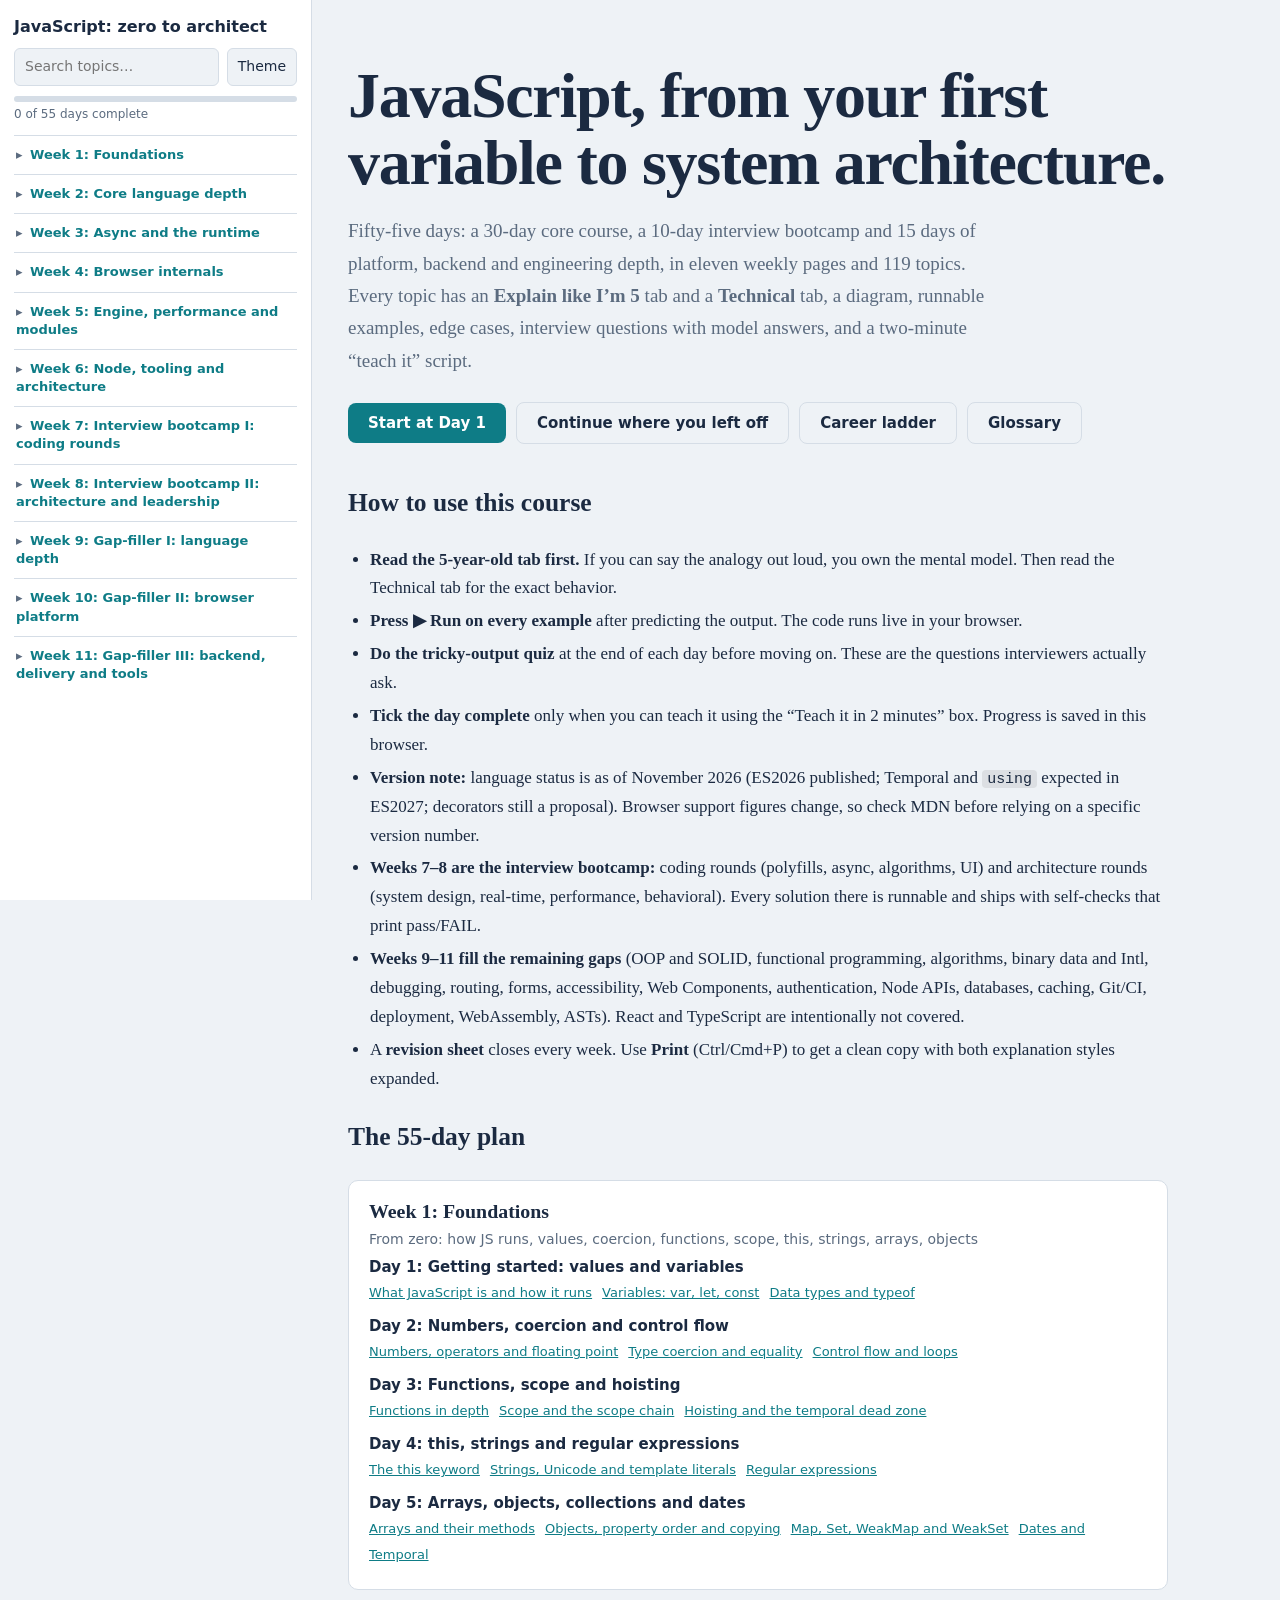
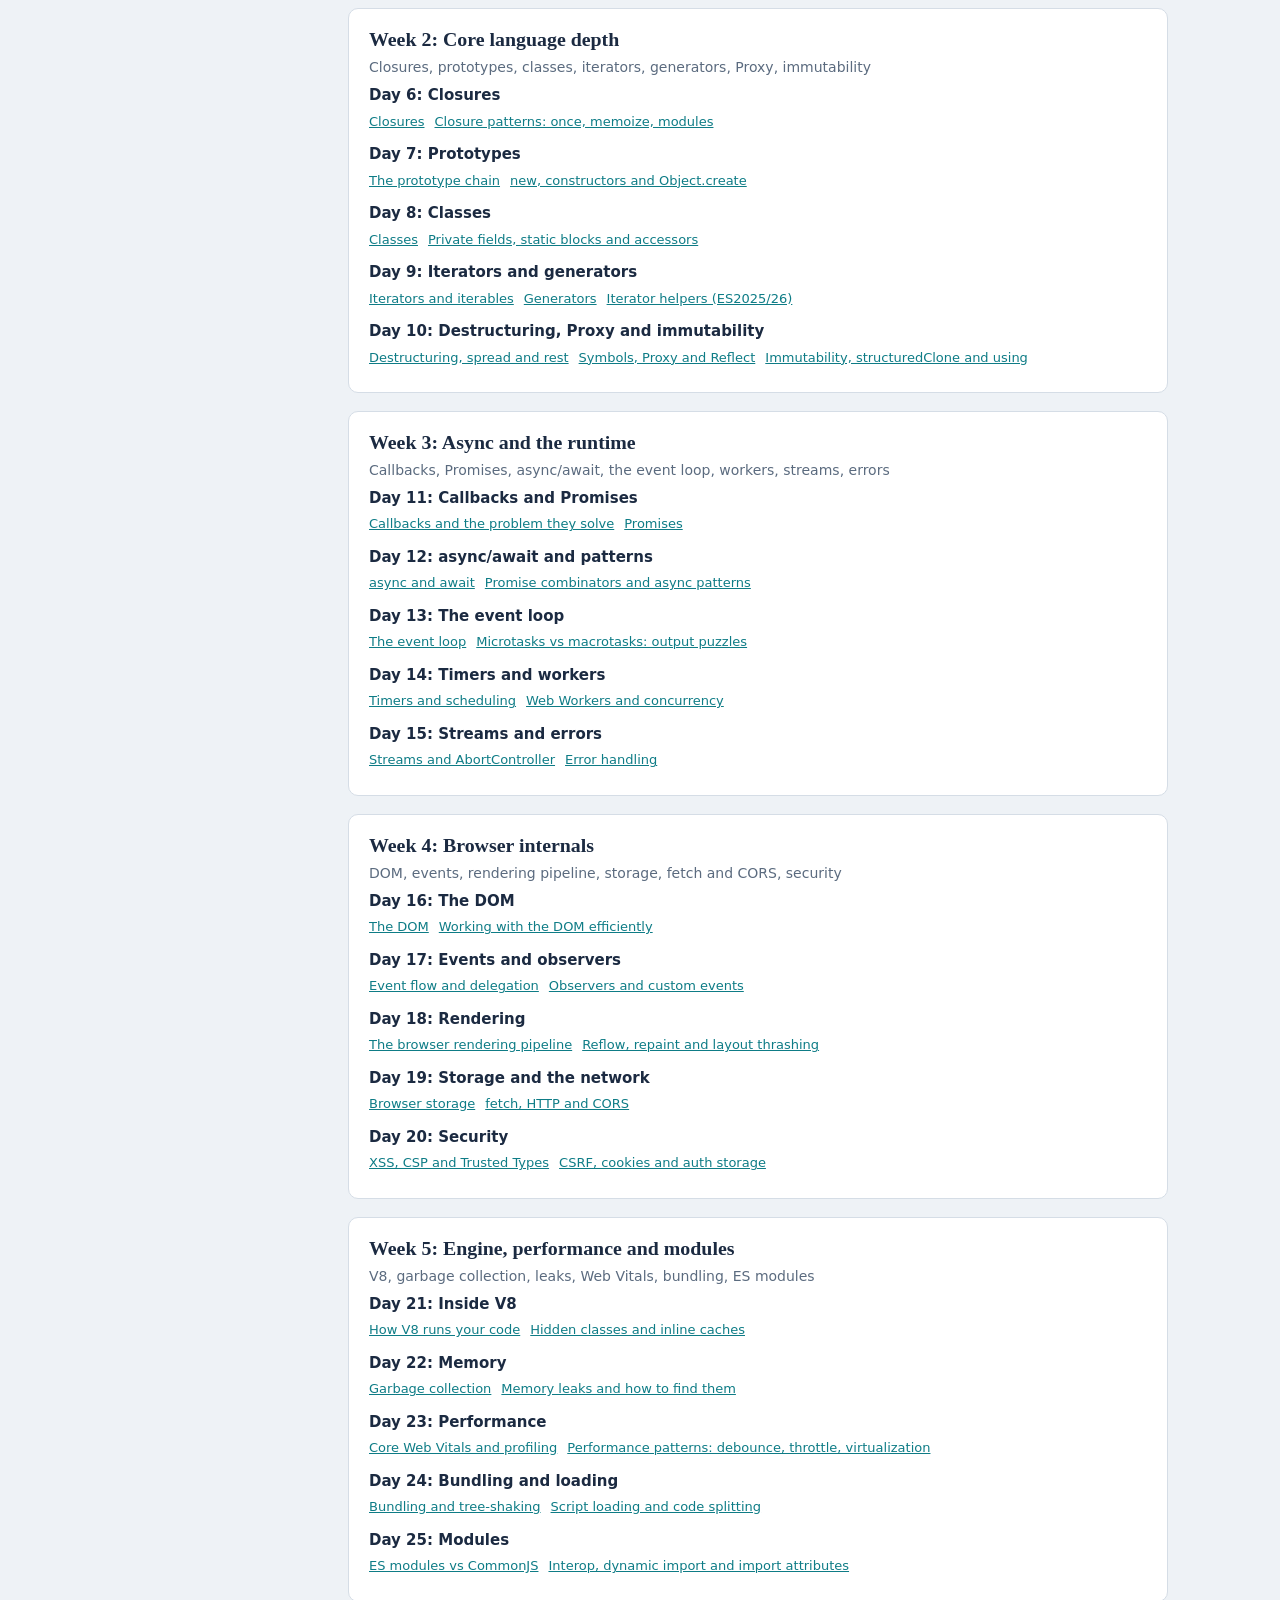
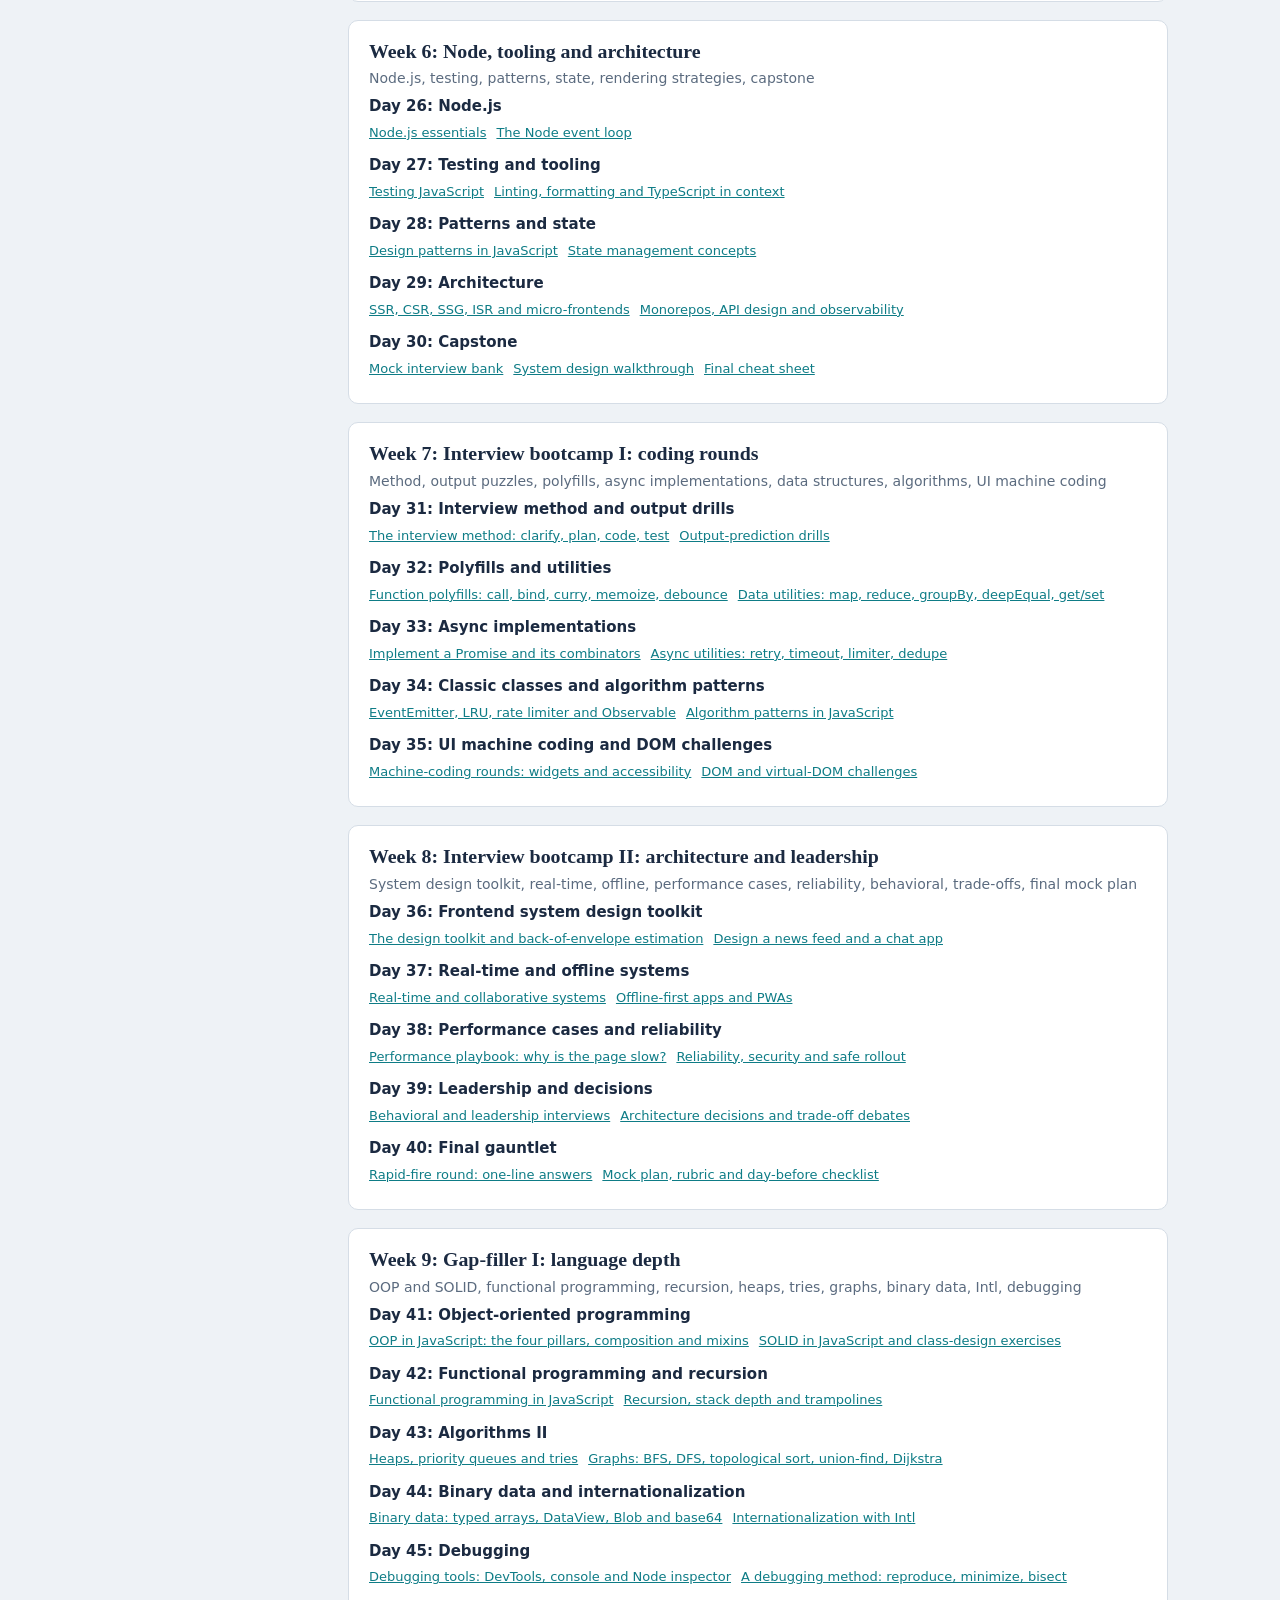
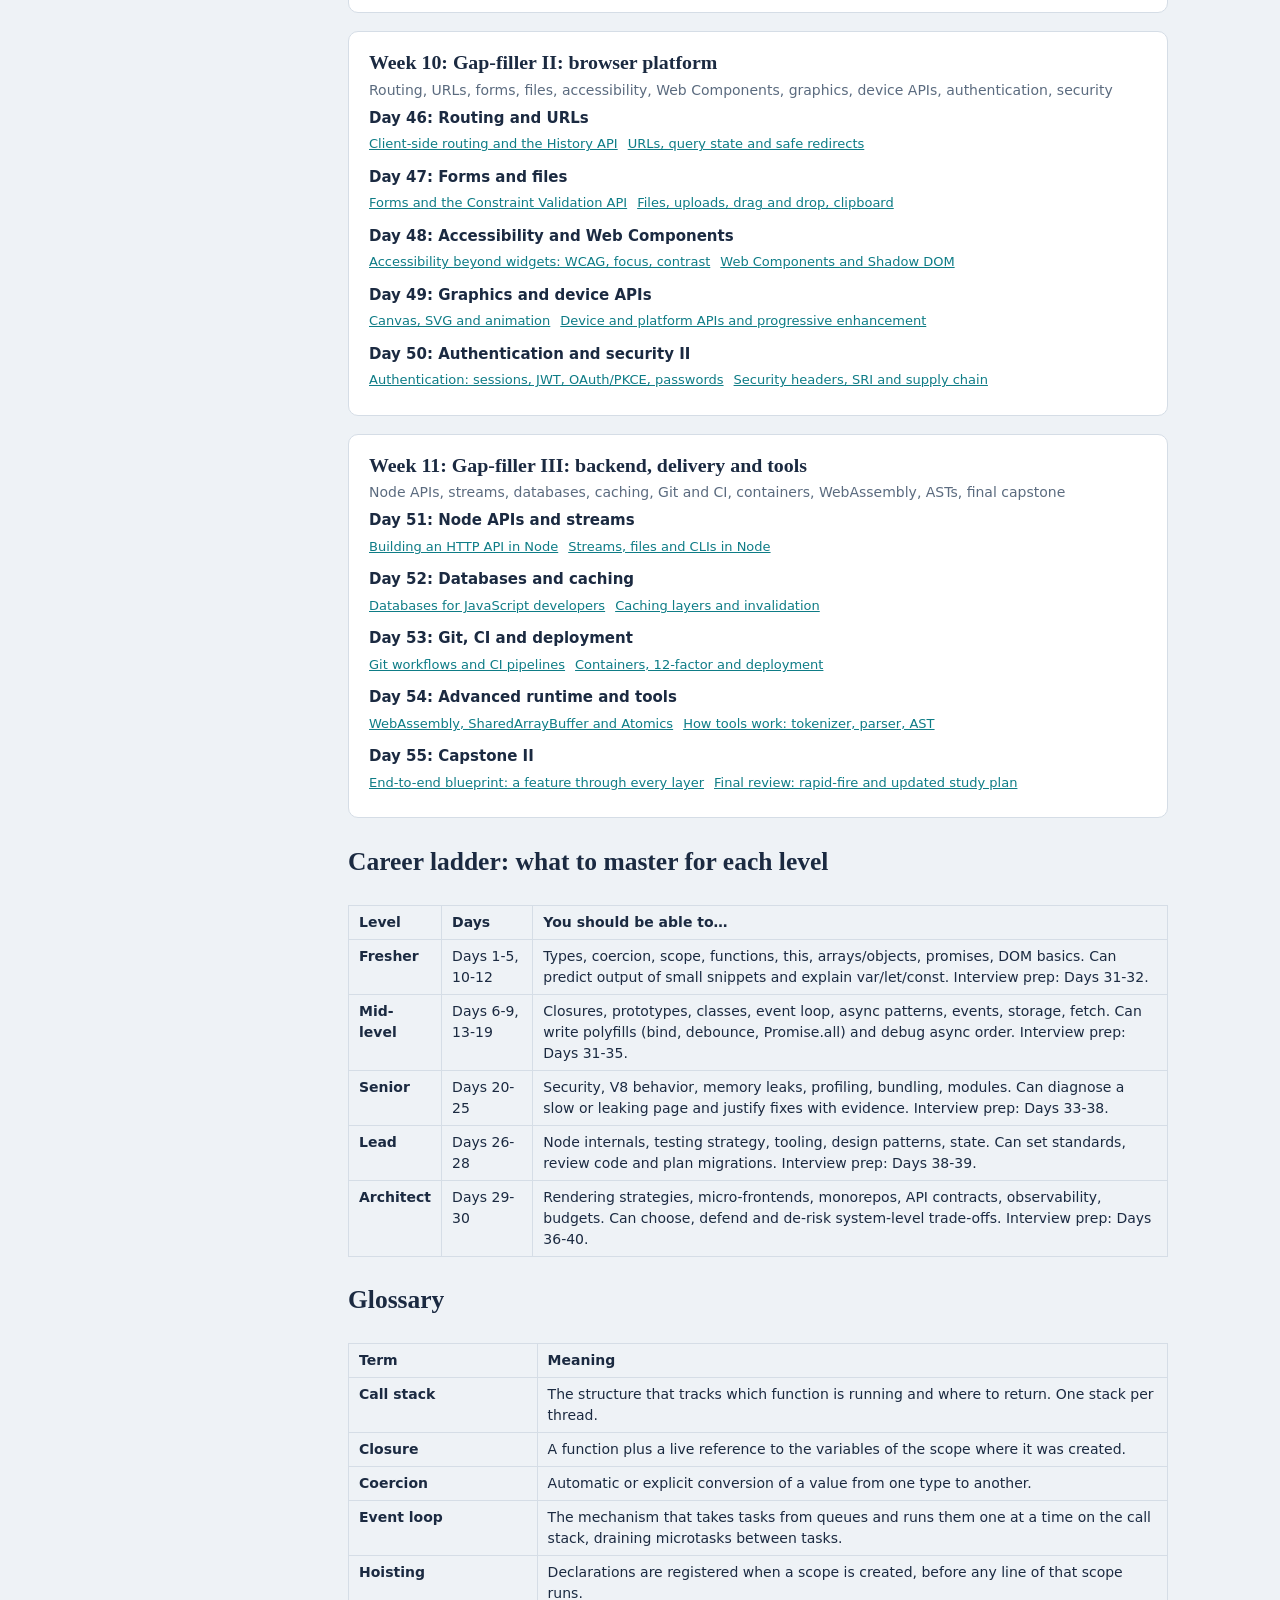
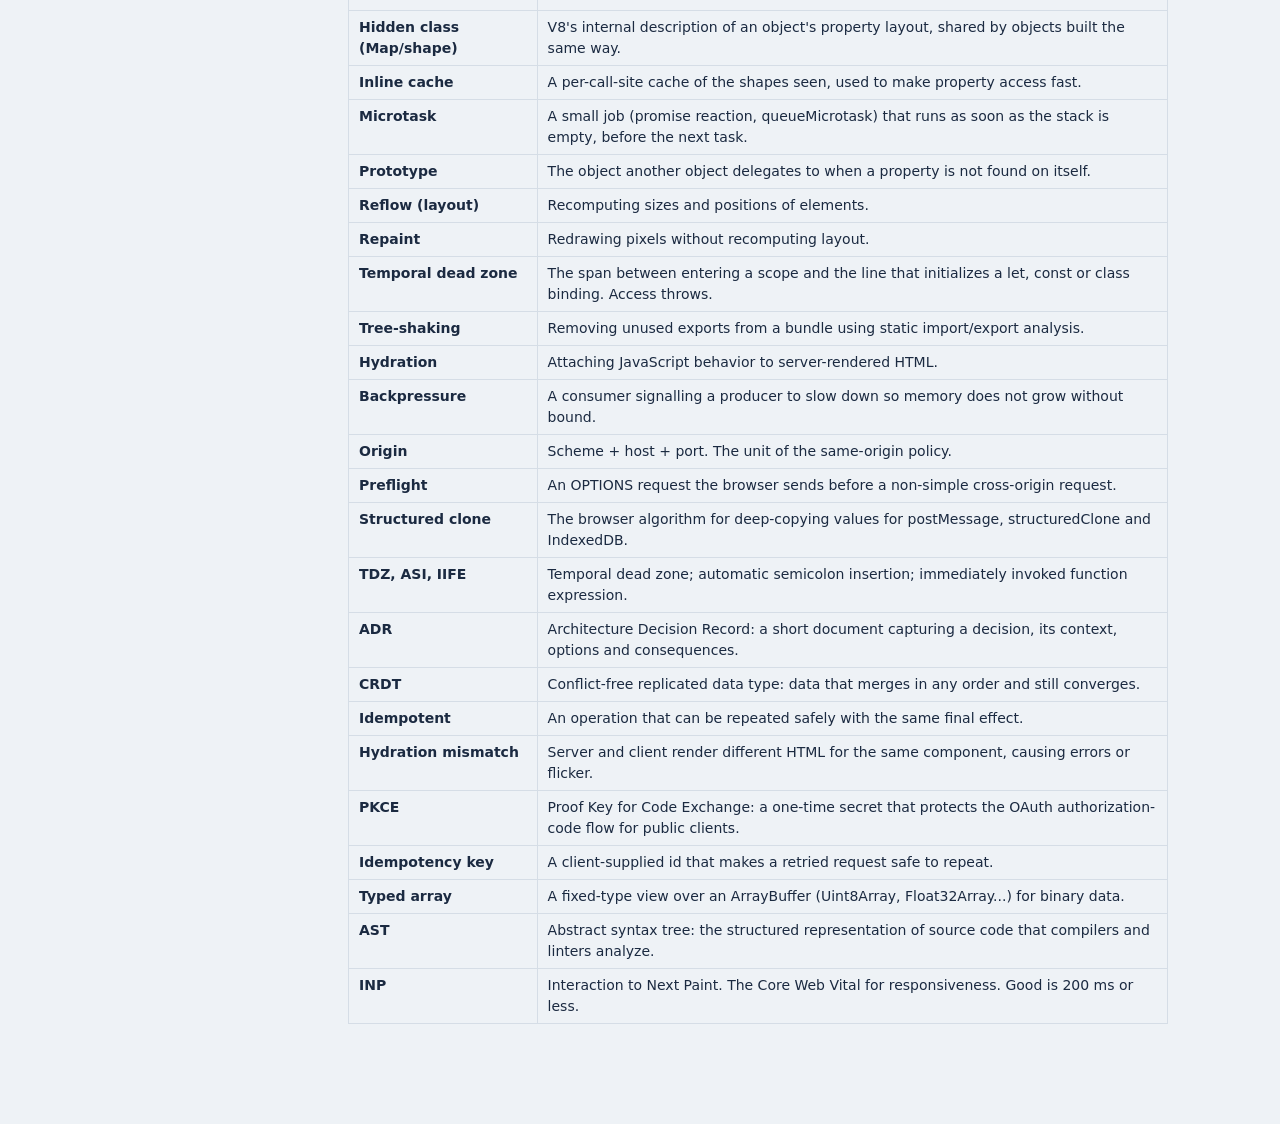
==== commit 7108bba6: "Refactor code structure for improved readability and maintainability" ====
--- a/js-course/index.html
+++ b/js-course/index.html
@@ -1,6 +1,6 @@
 <!DOCTYPE html>
 <html lang="en"><head><meta charset="utf-8"><meta name="viewport" content="width=device-width,initial-scale=1">
-<title>JavaScript: Zero to Architect (30 days + interview bootcamp)</title>
+<title>JavaScript: Zero to Architect (core + interview bootcamp + depth)</title>
 <style>
 :root{--bg:#eef2f6;--card:#fff;--ink:#1b2a41;--muted:#5b6b7f;--line:#d5dde6;--accent:#0e7c86;--accent-soft:#dff1f2;--warm:#b45309;--warm-soft:#fdf0dc;--code:#0f1b2b;--code-ink:#e6edf5;--sbw:312px;--ok:#2f855a;--bad:#c53030}
 [data-theme=dark]{--bg:#0e151d;--card:#16212d;--ink:#e6edf5;--muted:#93a4b8;--line:#263445;--accent:#4fd1c5;--accent-soft:#12303a;--warm:#f6ad55;--warm-soft:#33260f;--code:#0a1119;--code-ink:#dbe6f2}
@@ -131,7 +131,7 @@
 <main><div class="wrap">
 <div class="hero">
 <h1>JavaScript, from your first variable to system architecture.</h1>
-<p>Forty days: a 30-day core course plus a 10-day interview bootcamp, in eight weekly pages and eighty-nine topics. Every topic has an <b>Explain like I’m 5</b> tab and a <b>Technical</b> tab, a diagram, runnable examples, edge cases, interview questions with model answers, and a two-minute “teach it” script.</p>
+<p>Fifty-five days: a 30-day core course, a 10-day interview bootcamp and 15 days of platform, backend and engineering depth, in eleven weekly pages and 119 topics. Every topic has an <b>Explain like I’m 5</b> tab and a <b>Technical</b> tab, a diagram, runnable examples, edge cases, interview questions with model answers, and a two-minute “teach it” script.</p>
 <a class="cta" id="start" href="week1.html#d1-intro">Start at Day 1</a><a class="cta alt" id="cont" href="#" hidden>Continue where you left off</a><a class="cta alt" href="#ladder">Career ladder</a><a class="cta alt" href="#glossary">Glossary</a>
 </div>
 <h2>How to use this course</h2>
@@ -142,9 +142,10 @@
 <li><b>Tick the day complete</b> only when you can teach it using the “Teach it in 2 minutes” box. Progress is saved in this browser.</li>
 <li><b>Version note:</b> language status is as of November 2026 (ES2026 published; Temporal and <code>using</code> expected in ES2027; decorators still a proposal). Browser support figures change, so check MDN before relying on a specific version number.</li>
 <li><b>Weeks 7–8 are the interview bootcamp:</b> coding rounds (polyfills, async, algorithms, UI) and architecture rounds (system design, real-time, performance, behavioral). Every solution there is runnable and ships with self-checks that print pass/FAIL.</li>
+<li><b>Weeks 9–11 fill the remaining gaps</b> (OOP and SOLID, functional programming, algorithms, binary data and Intl, debugging, routing, forms, accessibility, Web Components, authentication, Node APIs, databases, caching, Git/CI, deployment, WebAssembly, ASTs). React and TypeScript are intentionally not covered.</li>
 <li>A <b>revision sheet</b> closes every week. Use <b>Print</b> (Ctrl/Cmd+P) to get a clean copy with both explanation styles expanded.</li>
 </ul>
-<h2>The 40-day plan</h2>
+<h2>The 55-day plan</h2>
 <div class="wkgrid" id="grid"></div>
 <h2 id="ladder">Career ladder: what to master for each level</h2>
 <table id="ladtbl"><thead><tr><th>Level</th><th>Days</th><th>You should be able to…</th></tr></thead><tbody></tbody></table>
@@ -201,7 +202,25 @@
 {n:37,t:"Real-time and offline systems",tp:[["d37-realtime","Real-time and collaborative systems","websocket sse crdt ot"],["d37-offline","Offline-first apps and PWAs","service worker cache outbox"]]},
 {n:38,t:"Performance cases and reliability",tp:[["d38-perf-playbook","Performance playbook: why is the page slow?","triage lcp inp cls"],["d38-reliability","Reliability, security and safe rollout","feature flag canary circuit breaker"]]},
 {n:39,t:"Leadership and decisions",tp:[["d39-behavioral","Behavioral and leadership interviews","star stories conflict"],["d39-decisions","Architecture decisions and trade-off debates","adr matrix monorepo"]]},
-{n:40,t:"Final gauntlet",tp:[["d40-rapid-fire","Rapid-fire round: one-line answers","quick review"],["d40-final","Mock plan, rubric and day-before checklist","self assessment schedule"]]}]}
+{n:40,t:"Final gauntlet",tp:[["d40-rapid-fire","Rapid-fire round: one-line answers","quick review"],["d40-final","Mock plan, rubric and day-before checklist","self assessment schedule"]]}]},
+{w:9,file:"week9.html",title:"Gap-filler I: language depth",sub:"OOP and SOLID, functional programming, recursion, heaps, tries, graphs, binary data, Intl, debugging",days:[
+{n:41,t:"Object-oriented programming",tp:[["d41-oop-pillars","OOP in JavaScript: the four pillars, composition and mixins","encapsulation inheritance polymorphism abstraction"],["d41-solid","SOLID in JavaScript and class-design exercises","parking lot dependency injection"]]},
+{n:42,t:"Functional programming and recursion",tp:[["d42-fp","Functional programming in JavaScript","pure immutable compose maybe result"],["d42-recursion","Recursion, stack depth and trampolines","tail call memoization"]]},
+{n:43,t:"Algorithms II",tp:[["d43-heap-trie","Heaps, priority queues and tries","min heap autocomplete median"],["d43-graphs","Graphs: BFS, DFS, topological sort, union-find, Dijkstra","shortest path islands"]]},
+{n:44,t:"Binary data and internationalization",tp:[["d44-binary","Binary data: typed arrays, DataView, Blob and base64","arraybuffer endianness bitmask"],["d44-intl","Internationalization with Intl","locale plural currency timezone"]]},
+{n:45,t:"Debugging",tp:[["d45-debug-tools","Debugging tools: DevTools, console and Node inspector","breakpoint logpoint source map"],["d45-debug-method","A debugging method: reproduce, minimize, bisect","delta debugging"]]}]},
+{w:10,file:"week10.html",title:"Gap-filler II: browser platform",sub:"Routing, URLs, forms, files, accessibility, Web Components, graphics, device APIs, authentication, security",days:[
+{n:46,t:"Routing and URLs",tp:[["d46-history-routing","Client-side routing and the History API","pushState popstate spa"],["d46-url-patterns","URLs, query state and safe redirects","urlsearchparams open redirect"]]},
+{n:47,t:"Forms and files",tp:[["d47-forms-validation","Forms and the Constraint Validation API","formdata validity"],["d47-files-clipboard-dnd","Files, uploads, drag and drop, clipboard","blob file chunk upload"]]},
+{n:48,t:"Accessibility and Web Components",tp:[["d48-a11y","Accessibility beyond widgets: WCAG, focus, contrast","screen reader aria live"],["d48-web-components","Web Components and Shadow DOM","custom elements slots"]]},
+{n:49,t:"Graphics and device APIs",tp:[["d49-graphics-animation","Canvas, SVG and animation","canvas raf easing"],["d49-device-apis","Device and platform APIs and progressive enhancement","geolocation broadcastchannel locks"]]},
+{n:50,t:"Authentication and security II",tp:[["d50-auth","Authentication: sessions, JWT, OAuth/PKCE, passwords","jwt oauth pkce pbkdf2"],["d50-web-security-extra","Security headers, SRI and supply chain","sri headers dependencies"]]}]},
+{w:11,file:"week11.html",title:"Gap-filler III: backend, delivery and tools",sub:"Node APIs, streams, databases, caching, Git and CI, containers, WebAssembly, ASTs, final capstone",days:[
+{n:51,t:"Node APIs and streams",tp:[["d51-node-http","Building an HTTP API in Node","router middleware rest"],["d51-node-streams-files","Streams, files and CLIs in Node","pipeline buffer gzip"]]},
+{n:52,t:"Databases and caching",tp:[["d52-databases","Databases for JavaScript developers","sql index transaction n+1 injection"],["d52-caching","Caching layers and invalidation","cache-control etag stampede redis"]]},
+{n:53,t:"Git, CI and deployment",tp:[["d53-git-ci","Git workflows and CI pipelines","rebase conventional commits semver"],["d53-containers-deploy","Containers, 12-factor and deployment","docker serverless graceful shutdown"]]},
+{n:54,t:"Advanced runtime and tools",tp:[["d54-wasm-concurrency","WebAssembly, SharedArrayBuffer and Atomics","wasm memory atomics"],["d54-compilers-ast","How tools work: tokenizer, parser, AST","babel eslint pratt"]]},
+{n:55,t:"Capstone II",tp:[["d55-integration","End-to-end blueprint: a feature through every layer","architecture checklist"],["d55-final-review","Final review: rapid-fire and updated study plan","self assessment"]]}]}
 ];
 window.GLOSSARY=[
 ["Call stack","The structure that tracks which function is running and where to return. One stack per thread."],
@@ -226,6 +245,11 @@
 ["ADR","Architecture Decision Record: a short document capturing a decision, its context, options and consequences."],
 ["CRDT","Conflict-free replicated data type: data that merges in any order and still converges."],
 ["Idempotent","An operation that can be repeated safely with the same final effect."],
+["Hydration mismatch","Server and client render different HTML for the same component, causing errors or flicker."],
+["PKCE","Proof Key for Code Exchange: a one-time secret that protects the OAuth authorization-code flow for public clients."],
+["Idempotency key","A client-supplied id that makes a retried request safe to repeat."],
+["Typed array","A fixed-type view over an ArrayBuffer (Uint8Array, Float32Array...) for binary data."],
+["AST","Abstract syntax tree: the structured representation of source code that compilers and linters analyze."],
 ["INP","Interaction to Next Paint. The Core Web Vital for responsiveness. Good is 200 ms or less."]
 ];
 window.LADDER=[
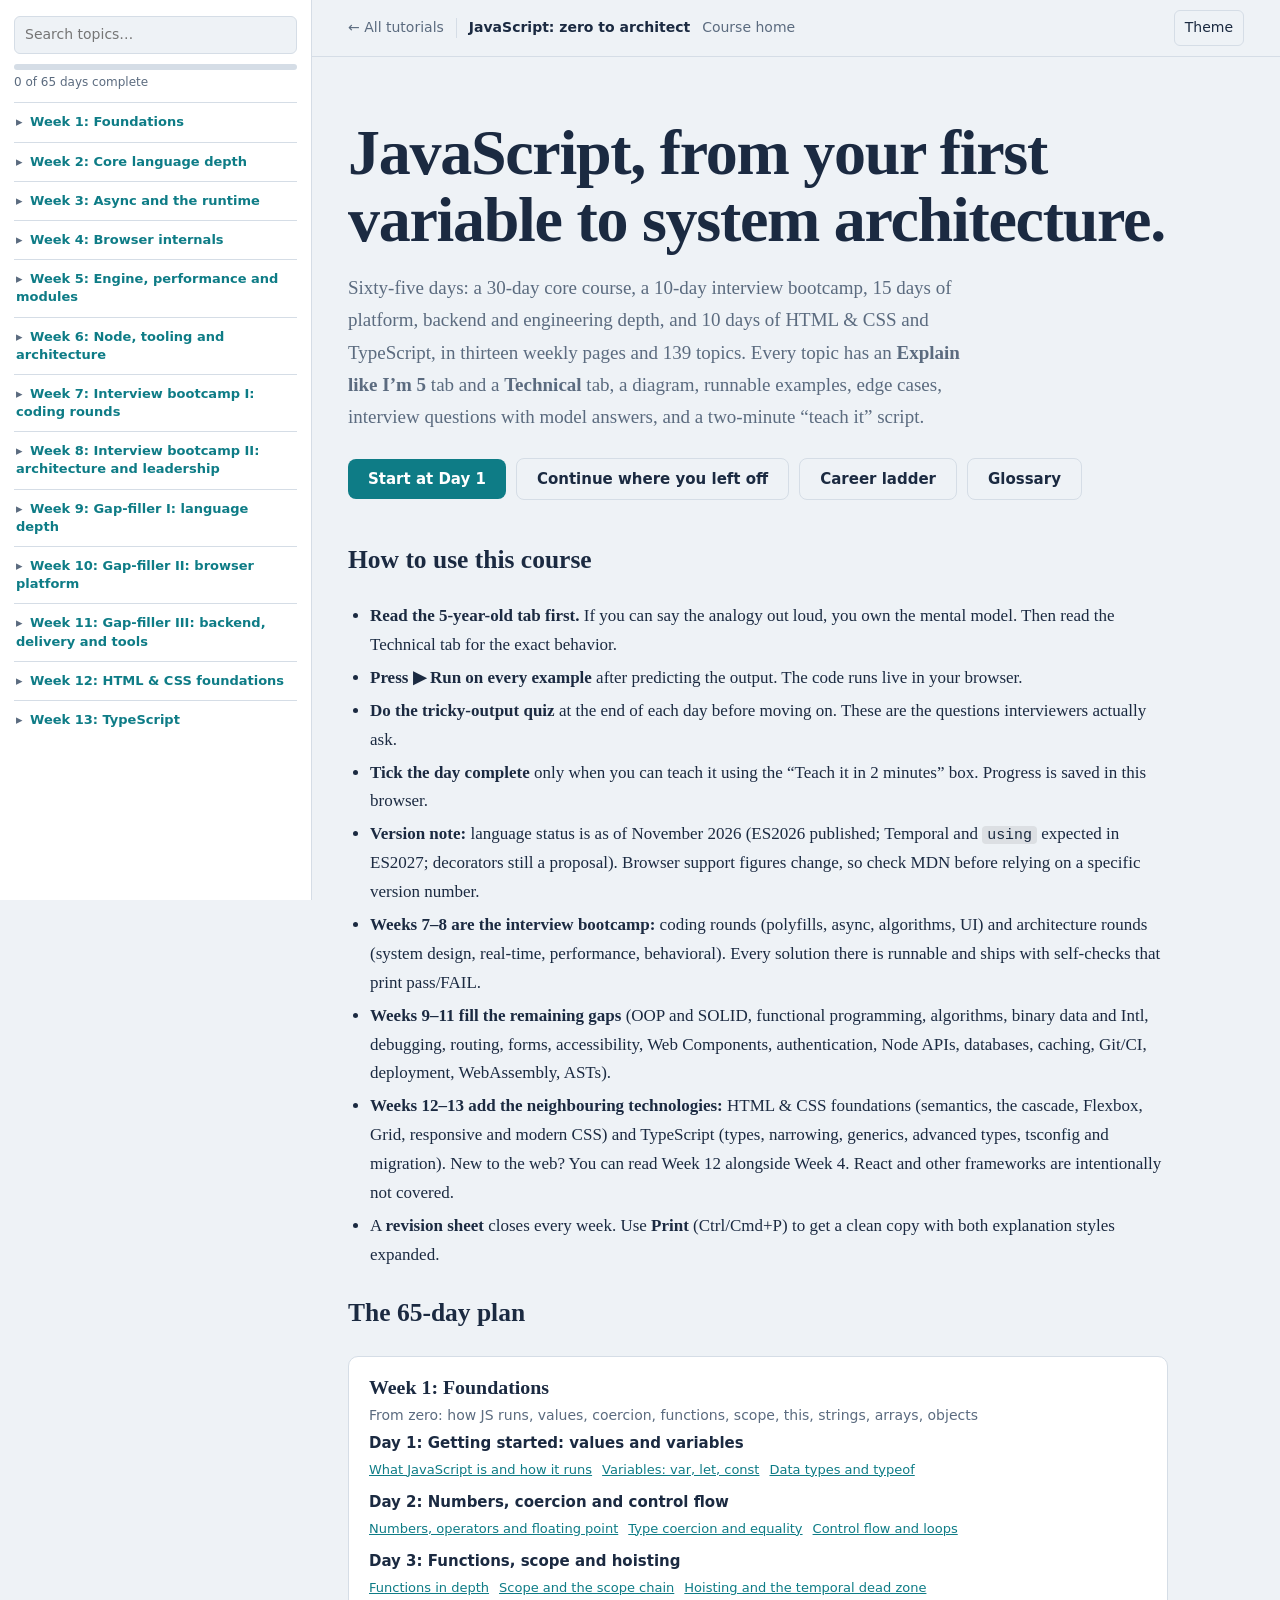
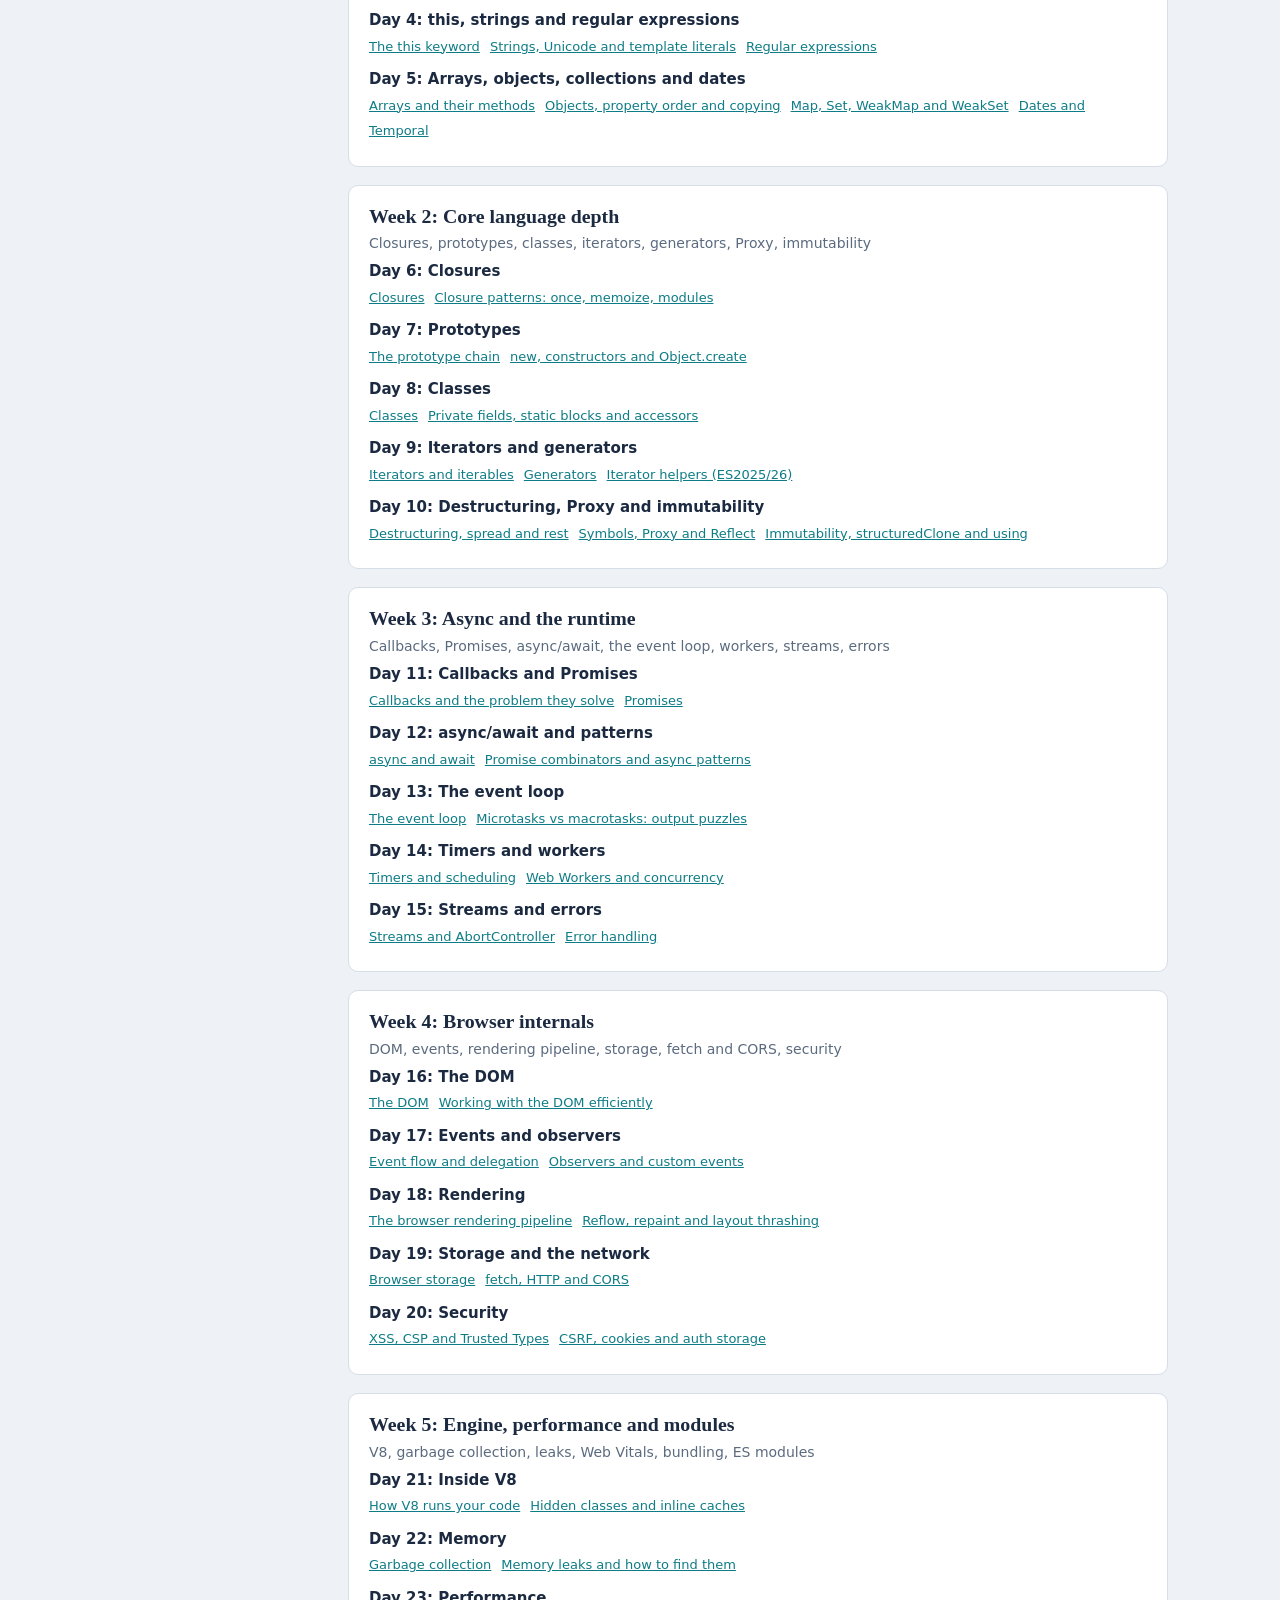
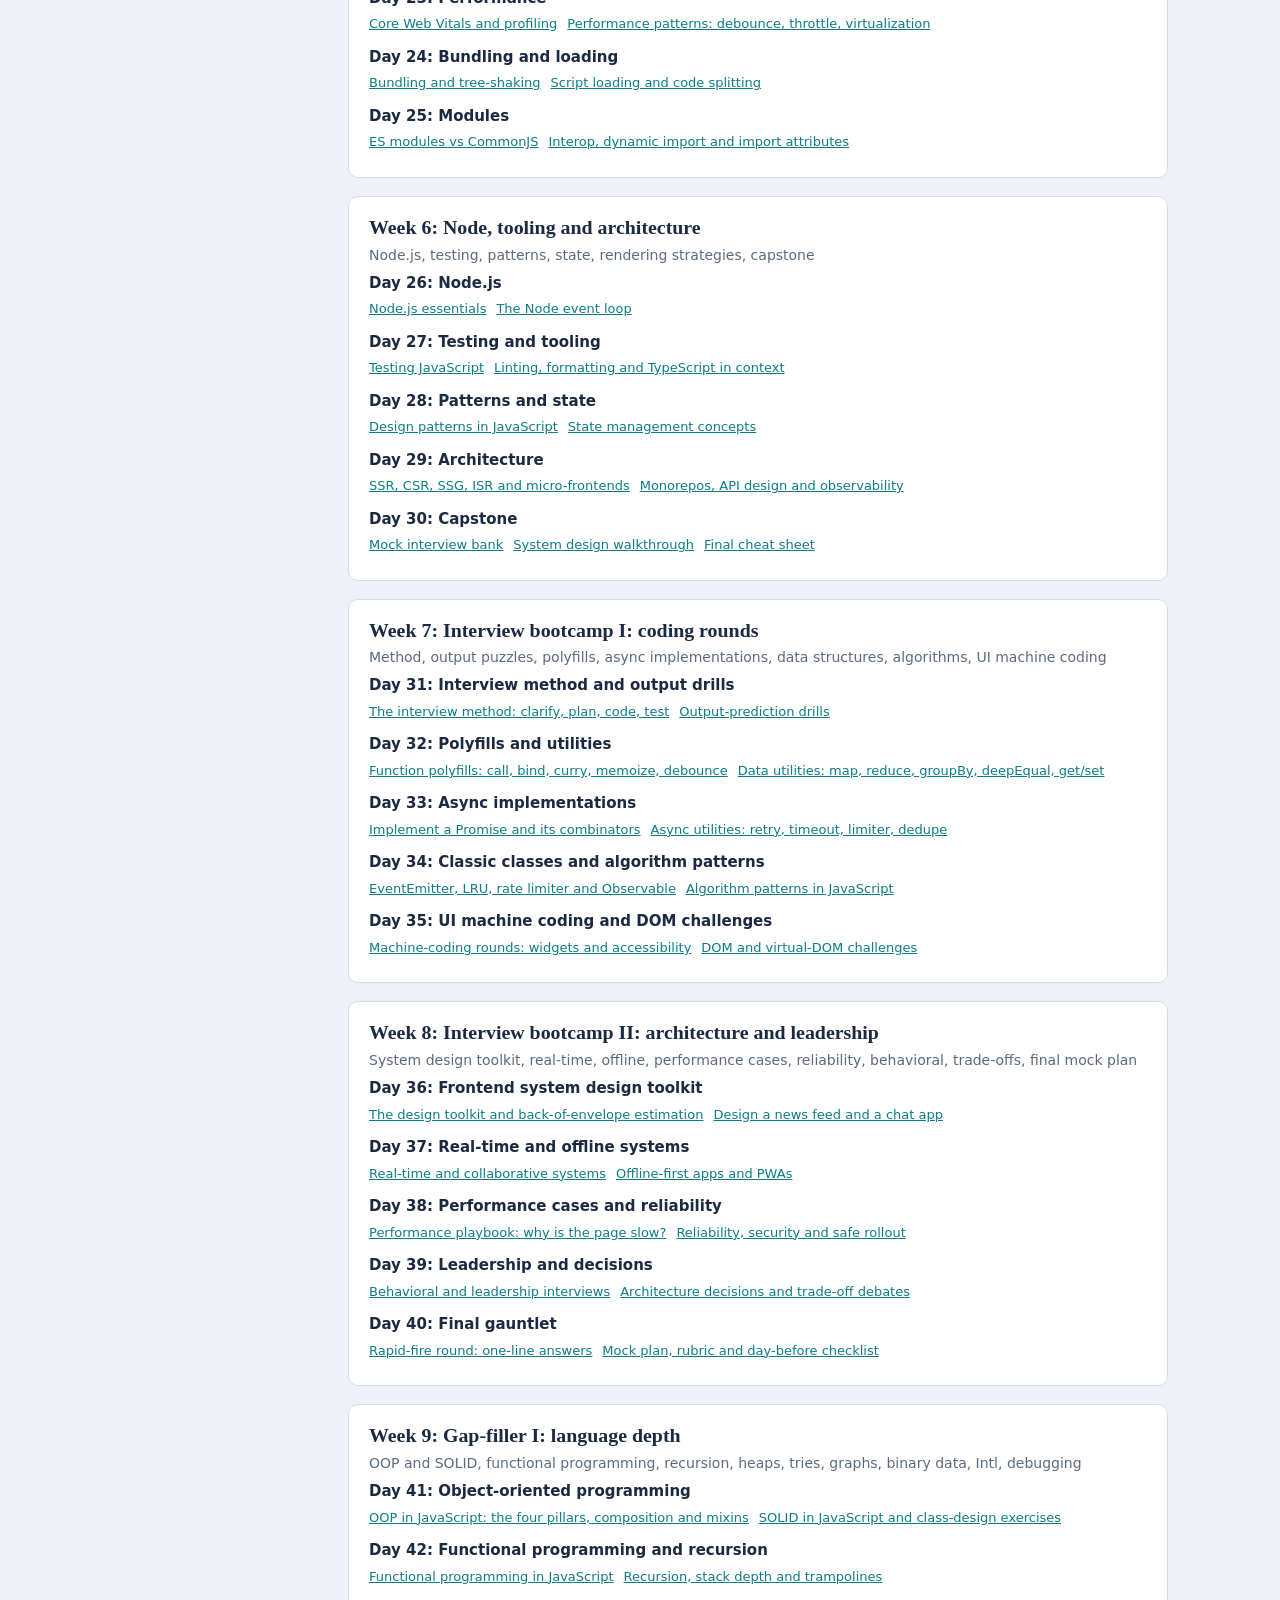
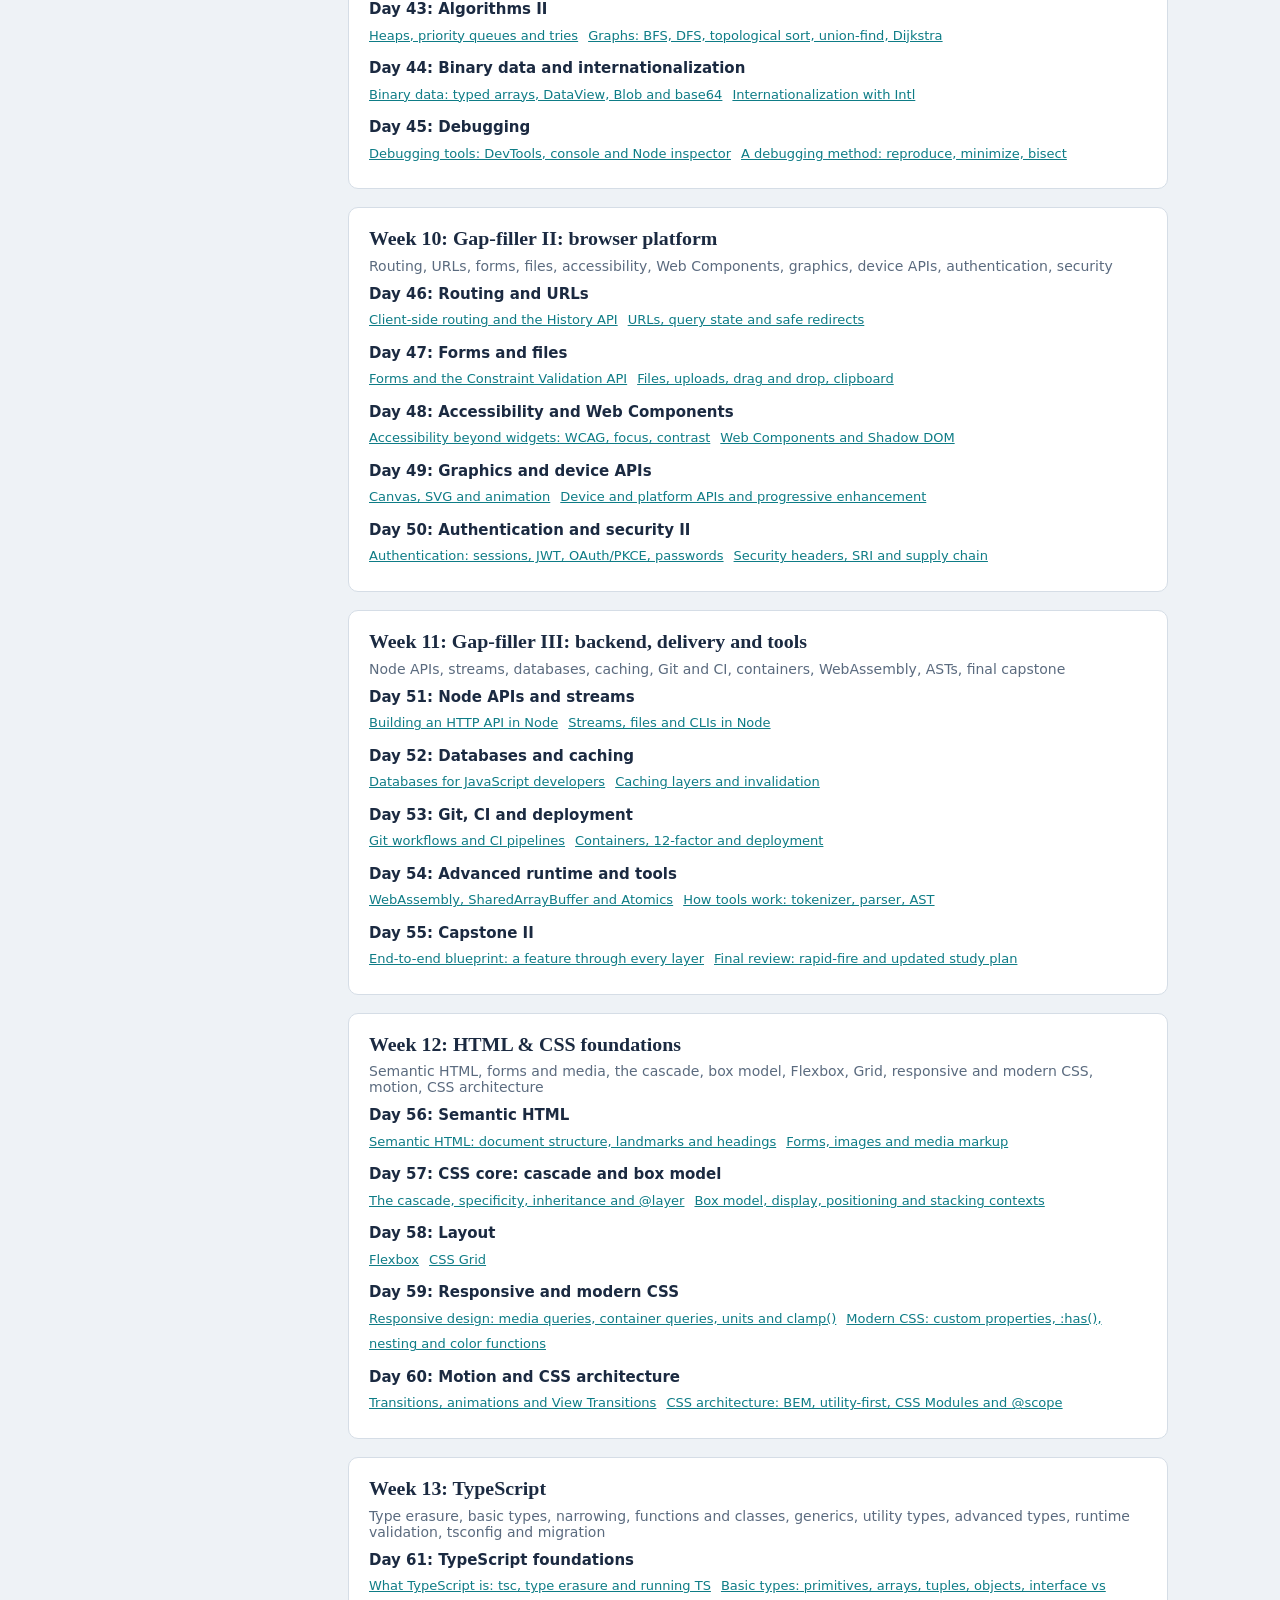
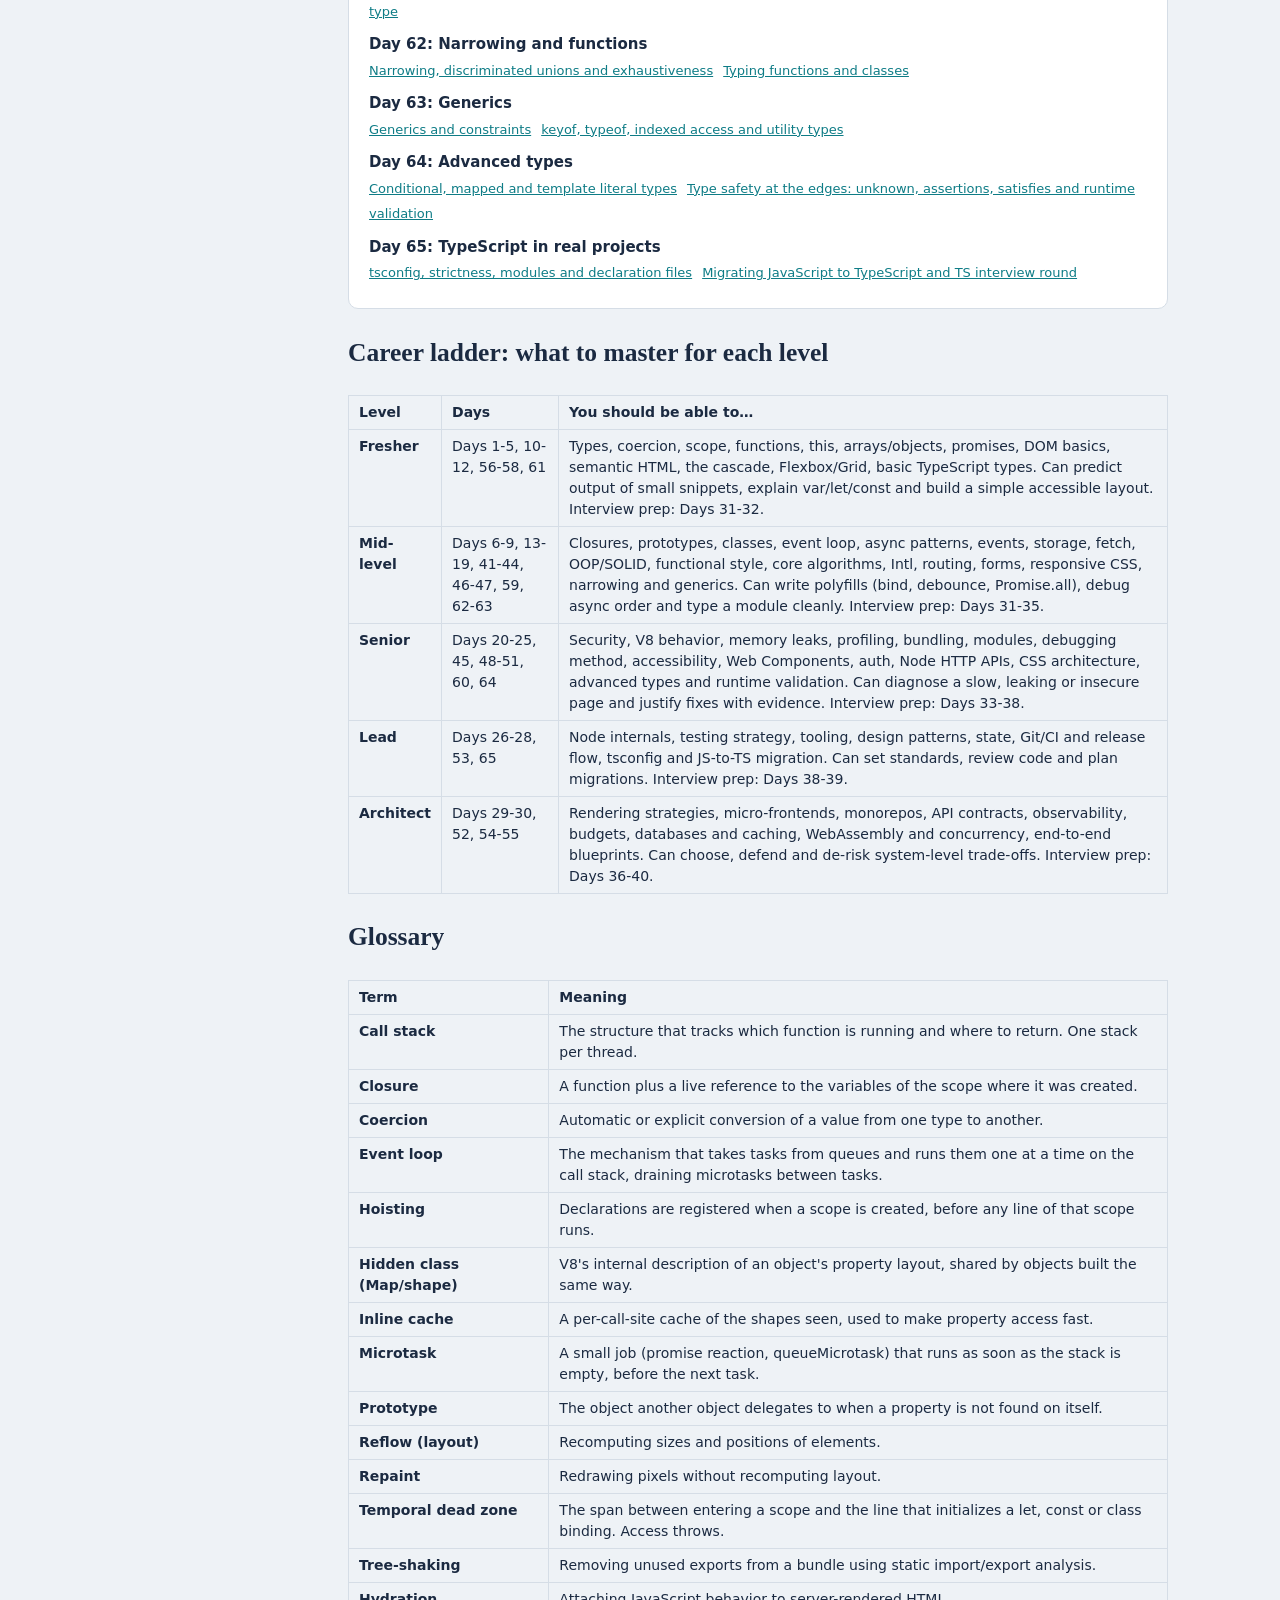
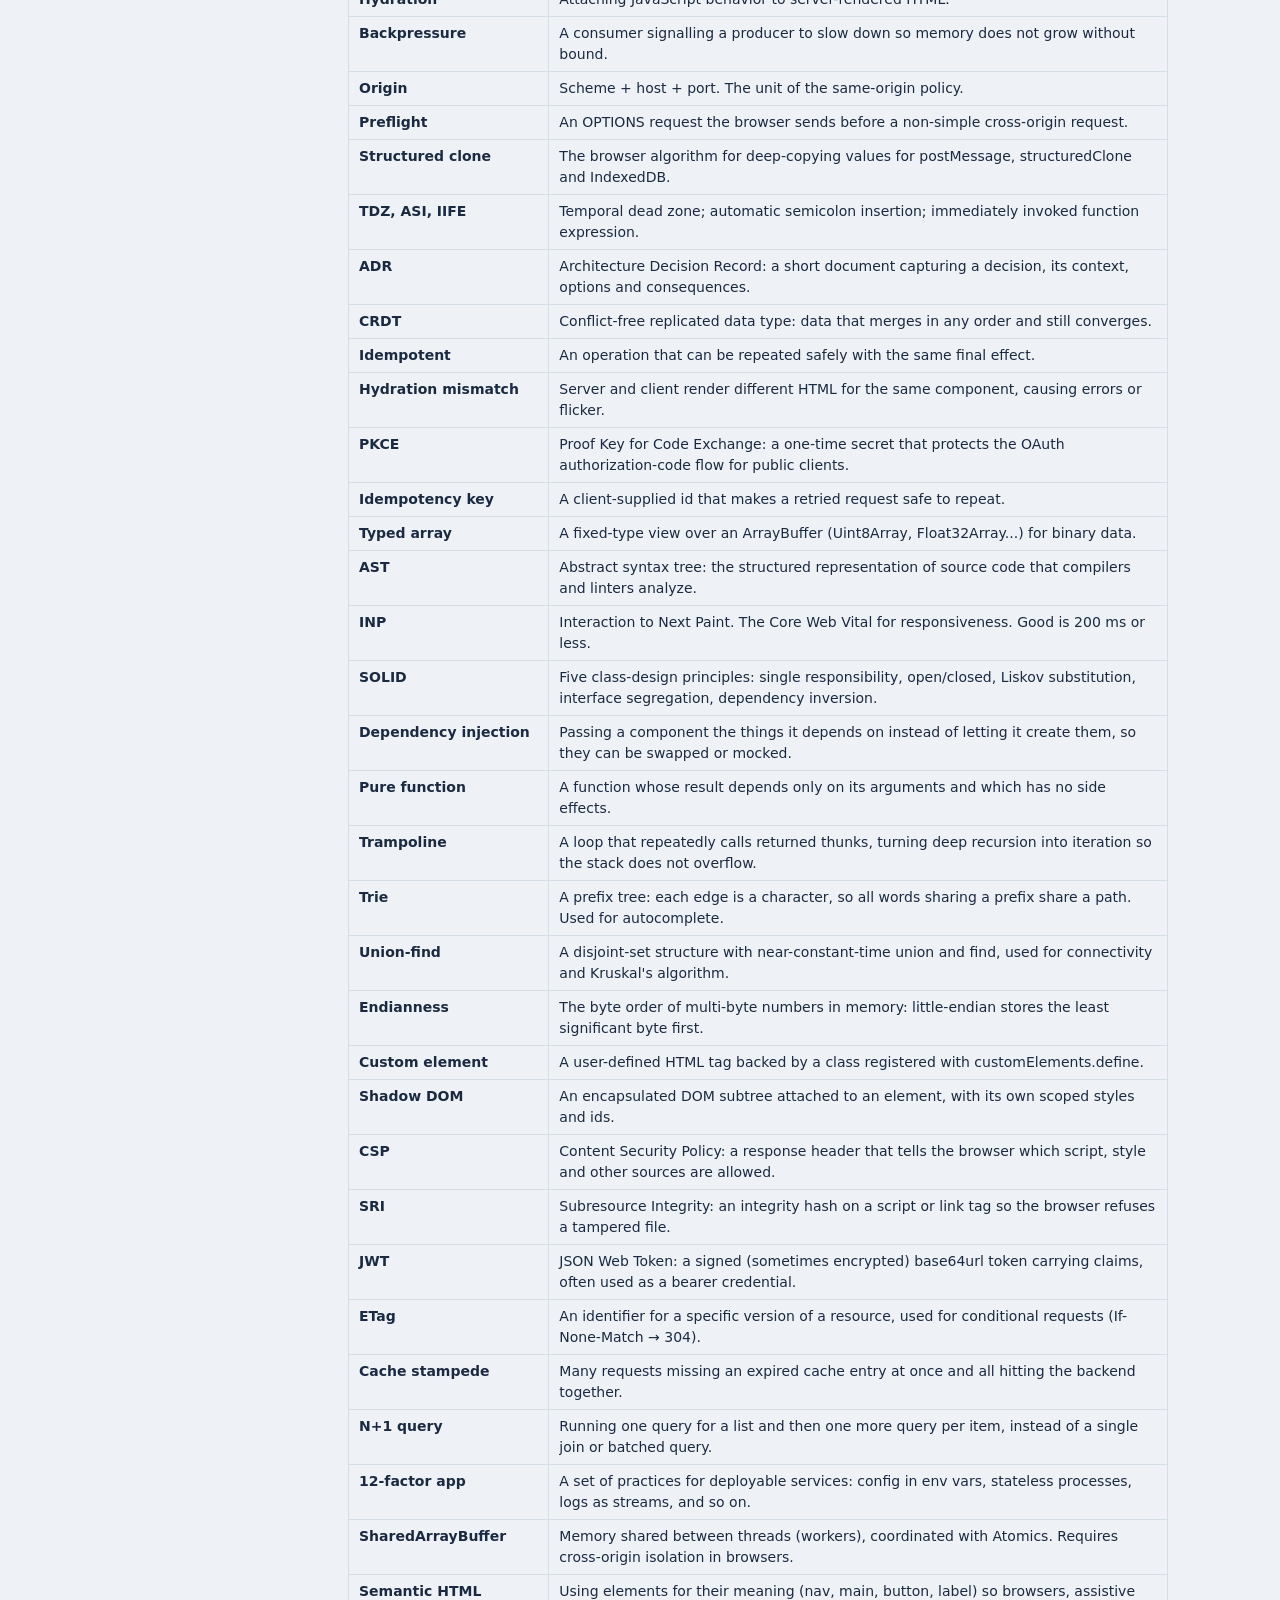
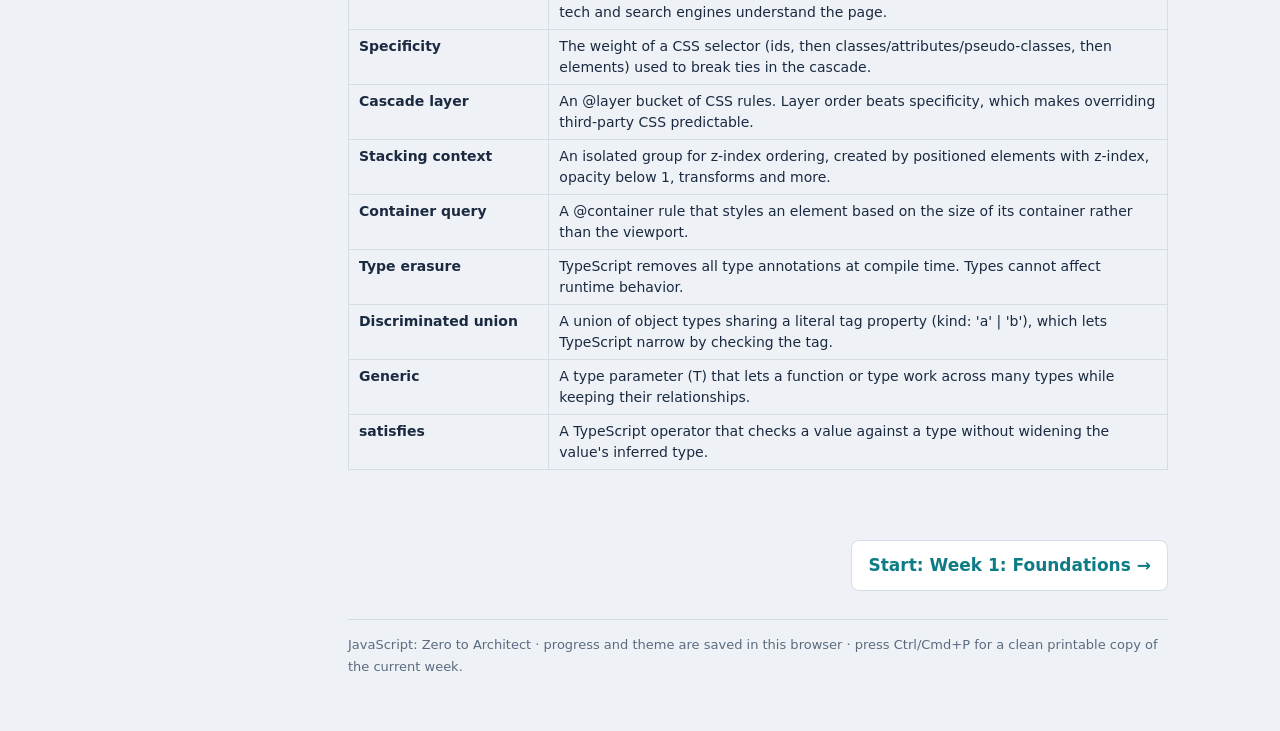
==== commit cd0f4f2d: "Refactor code structure for improved readability and maintainability" ====
--- a/js-course/index.html
+++ b/js-course/index.html
@@ -1,138 +1,27 @@
 <!DOCTYPE html>
-<html lang="en"><head><meta charset="utf-8"><meta name="viewport" content="width=device-width,initial-scale=1">
-<title>JavaScript: Zero to Architect (core + interview bootcamp + depth)</title>
-<style>
-:root{--bg:#eef2f6;--card:#fff;--ink:#1b2a41;--muted:#5b6b7f;--line:#d5dde6;--accent:#0e7c86;--accent-soft:#dff1f2;--warm:#b45309;--warm-soft:#fdf0dc;--code:#0f1b2b;--code-ink:#e6edf5;--sbw:312px;--ok:#2f855a;--bad:#c53030}
-[data-theme=dark]{--bg:#0e151d;--card:#16212d;--ink:#e6edf5;--muted:#93a4b8;--line:#263445;--accent:#4fd1c5;--accent-soft:#12303a;--warm:#f6ad55;--warm-soft:#33260f;--code:#0a1119;--code-ink:#dbe6f2}
-*{box-sizing:border-box}html{scroll-behavior:smooth;scroll-padding-top:16px}
-body{margin:0;background:var(--bg);color:var(--ink);font:17px/1.7 Charter,"Iowan Old Style",Georgia,serif}
-a{color:var(--accent)}code,pre,kbd{font-family:ui-monospace,SFMono-Regular,Menlo,Consolas,monospace}
-:focus-visible{outline:3px solid var(--accent);outline-offset:2px}
-.ui{font-family:system-ui,-apple-system,"Segoe UI",Roboto,sans-serif}
-#sidebar{position:fixed;inset:0 auto 0 0;width:var(--sbw);background:var(--card);border-right:1px solid var(--line);overflow-y:auto;padding:16px 14px 40px;font-family:system-ui,-apple-system,"Segoe UI",sans-serif;font-size:14px;line-height:1.4;z-index:20;transition:transform .2s}
-#sidebar .brand{display:block;font-weight:700;font-size:16px;color:var(--ink);text-decoration:none;margin-bottom:10px}
-#sidebar .tools{display:flex;gap:8px;margin-bottom:10px}
-#search{flex:1;padding:8px 10px;border:1px solid var(--line);border-radius:6px;background:var(--bg);color:var(--ink);font:inherit}
-.btn{border:1px solid var(--line);background:var(--bg);color:var(--ink);border-radius:6px;padding:7px 10px;font:inherit;cursor:pointer}
-.btn:hover{border-color:var(--accent)}
-.prog{height:6px;background:var(--line);border-radius:3px;overflow:hidden;margin:4px 0 4px}.prog i{display:block;height:100%;background:var(--accent);width:0}
-.proglabel{color:var(--muted);font-size:12px;margin-bottom:12px}
-#sidebar details{border-top:1px solid var(--line);padding:6px 0}
-#sidebar summary{cursor:pointer;font-weight:700;padding:4px 2px;list-style:none}
-#sidebar summary::-webkit-details-marker{display:none}
-#sidebar summary:before{content:"▸";display:inline-block;width:14px;color:var(--muted)}
-#sidebar details[open]>summary:before{content:"▾"}
-#sidebar .wk>summary{font-size:13px;color:var(--accent)}
-#sidebar .dy{margin-left:10px;border-top:0;padding:2px 0}
-#sidebar .dy>summary{font-weight:600}
-#sidebar ul{list-style:none;margin:2px 0 6px 16px;padding:0}
-#sidebar li a{display:block;padding:3px 6px;border-radius:5px;color:var(--ink);text-decoration:none;border-left:2px solid transparent}
-#sidebar li a:hover{background:var(--bg)}#sidebar li a.on{background:var(--accent-soft);border-left-color:var(--accent);font-weight:600}
-#sidebar .tick{color:var(--ok);margin-left:4px}
-#sidebar .hide{display:none}
-main{margin-left:var(--sbw);padding:28px 36px 90px;max-width:calc(var(--sbw) + 940px)}
-.wrap{max-width:820px}
-#menu{display:none;position:fixed;top:10px;left:10px;z-index:30}
-.weekhead{margin:0 0 28px}.weekhead .kicker{font:600 14px system-ui,sans-serif;color:var(--accent)}
-.weekhead h1{font-size:clamp(30px,4.2vw,46px);line-height:1.12;margin:4px 0 10px;letter-spacing:-.01em}
-.weekhead p{color:var(--muted);margin:0}
-.day{margin-top:56px}
-.dayhead{border-bottom:3px solid var(--ink);padding-bottom:12px;margin-bottom:22px}
-.dayhead .dn{font:700 14px system-ui,sans-serif;color:var(--accent)}
-.dayhead h2{font-size:clamp(26px,3.2vw,36px);margin:2px 0 6px;line-height:1.15}
-.dayhead .goal{margin:0;color:var(--muted)}
-.topic{background:var(--card);border:1px solid var(--line);border-radius:10px;margin:0 0 28px;overflow:hidden}
-.topic>header{padding:18px 22px 6px;display:flex;flex-wrap:wrap;gap:8px 14px;align-items:baseline;justify-content:space-between}
-.topic h3{margin:0;font-size:26px;line-height:1.2}
-.lvls{font:600 12px system-ui,sans-serif;color:var(--muted)}
-.lvls b{display:inline-block;padding:2px 8px;border:1px solid var(--line);border-radius:99px;margin-left:4px;font-weight:600}
-.tabs{display:flex;margin:12px 22px 0;border:1px solid var(--line);border-radius:8px;overflow:hidden;font-family:system-ui,sans-serif}
-.tabs button{flex:1;padding:10px 12px;border:0;background:var(--bg);color:var(--muted);font:600 15px system-ui,sans-serif;cursor:pointer;border-right:1px solid var(--line)}
-.tabs button:last-child{border-right:0}
-.tabs button[aria-selected=true].t-eli{background:var(--warm-soft);color:var(--warm);box-shadow:inset 0 -3px 0 var(--warm)}
-.tabs button[aria-selected=true].t-tech{background:var(--accent-soft);color:var(--accent);box-shadow:inset 0 -3px 0 var(--accent)}
-.pane{margin:0 22px;padding:16px 18px;border:1px solid var(--line);border-top:0;border-radius:0 0 8px 8px}
-.pane.p-eli{background:var(--warm-soft)}.pane.p-tech{background:var(--accent-soft)}
-.pane[hidden]{display:none}.pane p:first-child{margin-top:0}.pane>*:last-child{margin-bottom:0}
-.pane h5,.blk h4{font:700 15px system-ui,sans-serif;margin:16px 0 4px}
-.blk{padding:6px 22px 4px}.blk h4{font-size:16px;margin:18px 0 8px;color:var(--accent);border-bottom:1px solid var(--line);padding-bottom:4px}
-.blk:last-child{padding-bottom:18px}
-code{background:rgba(127,127,127,.16);padding:1px 5px;border-radius:4px;font-size:.88em}
-pre{margin:10px 0;background:var(--code);color:var(--code-ink);padding:14px 16px;border-radius:8px;overflow-x:auto;font-size:14px;line-height:1.55}
-pre code{background:none;padding:0;font-size:inherit}
-.k{color:#7cc4ff}.s{color:#9fe3a0}.c{color:#7d8da1;font-style:italic}.n{color:#f7b267}
-.ex{margin:14px 0}.ex .et{font:600 14px system-ui,sans-serif;margin-bottom:2px}
-.ex .bar{display:flex;gap:8px;align-items:center;margin:-4px 0 6px;font:13px system-ui,sans-serif}
-.run{background:var(--accent);color:#fff;border:0;border-radius:5px;padding:5px 12px;font:600 13px system-ui,sans-serif;cursor:pointer}
-[data-theme=dark] .run{color:#06222a}
-.out{white-space:pre-wrap;background:#06101a;color:#b9f3c0;border-left:4px solid var(--ok);padding:10px 14px;border-radius:6px;font:13px/1.5 ui-monospace,Menlo,monospace;margin:4px 0 8px}
-.out:empty,.out[hidden]{display:none}
-ul.pts{margin:6px 0;padding-left:22px}ul.pts li{margin:4px 0}
-.gotcha li::marker{color:var(--bad)}.best li::marker{color:var(--ok)}
-.diagram{background:var(--bg);border:1px solid var(--line);border-radius:8px;padding:16px;overflow-x:auto;font-family:system-ui,sans-serif;font-size:14px}
-.diagram svg{max-width:100%;height:auto;display:block;margin:0 auto}
-.flow{display:flex;flex-wrap:wrap;align-items:stretch;gap:6px;justify-content:center}
-.flow.v{flex-direction:column;align-items:center}
-.fb{background:var(--card);border:2px solid var(--accent);border-radius:8px;padding:8px 12px;text-align:center;line-height:1.3;min-width:96px}
-.fb small{display:block;color:var(--muted);font-size:12px;margin-top:2px}
-.fb.w{border-color:var(--warm)}.fb.g{border-color:var(--ok)}.fb.r{border-color:var(--bad)}
-.ar{align-self:center;color:var(--muted);font-weight:700}
-.flow.v .ar{transform:rotate(90deg);line-height:1}
-.lane{display:grid;grid-template-columns:repeat(auto-fit,minmax(150px,1fr));gap:10px}
-.lane>div{background:var(--card);border:1px solid var(--line);border-radius:8px;padding:10px}
-.lane h6{margin:0 0 6px;font-size:13px;color:var(--accent)}
-.lane .it{background:var(--accent-soft);border-radius:4px;padding:3px 7px;margin:3px 0;font-size:13px}
-.dsteps{counter-reset:s;list-style:none;padding:0;margin:12px 0 0}
-.dsteps li{counter-increment:s;position:relative;padding:4px 0 4px 34px;margin:2px 0}
-.dsteps li:before{content:counter(s);position:absolute;left:0;top:4px;width:24px;height:24px;border-radius:50%;background:var(--accent);color:#fff;font:700 13px/24px system-ui,sans-serif;text-align:center}
-[data-theme=dark] .dsteps li:before{color:#06222a}
-details.iq{border:1px solid var(--line);border-radius:8px;margin:8px 0;background:var(--bg)}
-details.iq summary{cursor:pointer;padding:9px 12px;font-weight:600}
-details.iq .ans{padding:2px 14px 12px;border-top:1px solid var(--line)}
-.badge{display:inline-block;font:700 11px system-ui,sans-serif;padding:2px 7px;border-radius:99px;margin-right:6px;vertical-align:1px;color:#fff}
-.b-fresher{background:#2f855a}.b-mid{background:#2b6cb0}.b-senior{background:#6b46c1}.b-lead{background:#b7791f}.b-architect{background:#c53030}
-.teach{margin:6px 22px 22px;padding:14px 16px;border:2px dashed var(--accent);border-radius:8px;background:var(--card)}
-.teach b.h{font:700 14px system-ui,sans-serif;color:var(--accent);display:block;margin-bottom:4px}
-.quiz{background:var(--card);border:1px solid var(--line);border-radius:10px;padding:6px 22px 14px;margin:0 0 20px}
-.quiz h3{margin:14px 0 4px;font-size:22px}
-.daydone{margin:14px 0 0;display:flex;gap:10px;align-items:center;font-family:system-ui,sans-serif}
-.rev{background:var(--card);border:2px solid var(--ink);border-radius:10px;padding:8px 24px 16px;margin-top:56px}
-.rev h2{margin:12px 0 4px}
-.pager{display:flex;justify-content:space-between;margin-top:40px;font-family:system-ui,sans-serif}
-.pager a{padding:10px 16px;border:1px solid var(--line);border-radius:8px;background:var(--card);text-decoration:none;font-weight:600}
-#top{position:fixed;right:18px;bottom:18px;width:44px;height:44px;border-radius:50%;background:var(--accent);color:#fff;border:0;font-size:20px;cursor:pointer;display:none;z-index:15}
-[data-theme=dark] #top{color:#06222a}
-table{border-collapse:collapse;width:100%;font:14px/1.5 system-ui,sans-serif;margin:10px 0;display:block;overflow-x:auto}
-th,td{border:1px solid var(--line);padding:6px 10px;text-align:left;vertical-align:top}th{background:var(--bg)}
-/* index */
-.hero{padding:34px 0 10px}.hero h1{font-size:clamp(36px,6vw,64px);line-height:1.05;margin:0 0 14px;letter-spacing:-.02em}
-.hero p{font-size:19px;max-width:640px;color:var(--muted)}
-.cta{display:inline-block;margin:6px 10px 6px 0;padding:11px 20px;border-radius:8px;font:700 15px system-ui,sans-serif;text-decoration:none;background:var(--accent);color:#fff}
-[data-theme=dark] .cta{color:#06222a}.cta.alt{background:transparent;color:var(--ink);border:1px solid var(--line)}
-.wkgrid{display:grid;gap:18px;margin:22px 0}
-.wkcard{background:var(--card);border:1px solid var(--line);border-radius:10px;padding:14px 20px}
-.wkcard h3{margin:0 0 2px}.wkcard .sub{color:var(--muted);font:14px system-ui,sans-serif;margin-bottom:8px}
-.wkcard .dd{margin:8px 0;font-family:system-ui,sans-serif;font-size:15px}
-.wkcard .dd b a{color:var(--ink);text-decoration:none}.wkcard .dd span a{font-size:13px;margin-right:10px}
-@media(max-width:900px){#sidebar{transform:translateX(-105%)}body.nav #sidebar{transform:none;box-shadow:0 0 40px rgba(0,0,0,.4)}main{margin-left:0;padding:60px 16px 80px}#menu{display:block}.tabs{margin-left:12px;margin-right:12px}.pane,.teach{margin-left:12px;margin-right:12px}.blk{padding-left:12px;padding-right:12px}}
-@media(prefers-reduced-motion:reduce){html{scroll-behavior:auto}#sidebar{transition:none}}
-@media print{#sidebar,#menu,#top,.run,.tabs,.daydone,.pager{display:none!important}main{margin:0;padding:0}.pane[hidden]{display:block!important}.topic{break-inside:avoid-page}details>*{display:block!important}.out{display:none}body{background:#fff;color:#000;font-size:12px}}
-/* layout fixes: sidebar overflow, menu button overlap */
-#sidebar{overflow-x:hidden}
-#search{min-width:0;width:0}
-#sidebar .tools .btn{flex:none}
-#menu{font-family:system-ui,-apple-system,"Segoe UI",sans-serif;background:var(--card);box-shadow:0 2px 8px rgba(0,0,0,.18)}
-@media(max-width:900px){html{scroll-padding-top:68px}#sidebar{padding-top:60px}}
+<html lang="en">
+<head>
+<meta charset="utf-8">
+<meta name="viewport" content="width=device-width,initial-scale=1">
+<title>JavaScript: Zero to Architect</title>
+<link rel="stylesheet" href="assets/css/course.css">
+<script src="assets/js/theme.js"></script>
+</head>
+<body>
+<nav id="sidebar" aria-label="Course navigation"></nav>
+<div class="page">
+  <header id="site-header" class="topbar"></header>
+  <main id="main" tabindex="-1"><noscript><p>This course needs JavaScript enabled.</p></noscript></main>
+  <footer id="site-footer" class="sitefoot"></footer>
+</div>
 
-</style></head>
-<body>
-<button id="menu" class="btn ui" aria-label="Open menu">☰ Menu</button>
-<nav id="sidebar" aria-label="Course navigation"></nav>
-<main><div class="wrap">
+<!-- Home view. app.js clones this into <main> for #home and fills #grid, #ladtbl and #glos from course-data.js. -->
+<template id="home-tpl">
+<div class="wrap">
 <div class="hero">
 <h1>JavaScript, from your first variable to system architecture.</h1>
-<p>Fifty-five days: a 30-day core course, a 10-day interview bootcamp and 15 days of platform, backend and engineering depth, in eleven weekly pages and 119 topics. Every topic has an <b>Explain like I’m 5</b> tab and a <b>Technical</b> tab, a diagram, runnable examples, edge cases, interview questions with model answers, and a two-minute “teach it” script.</p>
-<a class="cta" id="start" href="week1.html#d1-intro">Start at Day 1</a><a class="cta alt" id="cont" href="#" hidden>Continue where you left off</a><a class="cta alt" href="#ladder">Career ladder</a><a class="cta alt" href="#glossary">Glossary</a>
+<p>Sixty-five days: a 30-day core course, a 10-day interview bootcamp, 15 days of platform, backend and engineering depth, and 10 days of HTML &amp; CSS and TypeScript, in thirteen weekly pages and 139 topics. Every topic has an <b>Explain like I’m 5</b> tab and a <b>Technical</b> tab, a diagram, runnable examples, edge cases, interview questions with model answers, and a two-minute “teach it” script.</p>
+<a class="cta" id="start" href="#d1-intro">Start at Day 1</a><a class="cta alt" id="cont" href="#" hidden>Continue where you left off</a><a class="cta alt" href="#ladder">Career ladder</a><a class="cta alt" href="#glossary">Glossary</a>
 </div>
 <h2>How to use this course</h2>
 <ul class="pts">
@@ -142,207 +31,24 @@
 <li><b>Tick the day complete</b> only when you can teach it using the “Teach it in 2 minutes” box. Progress is saved in this browser.</li>
 <li><b>Version note:</b> language status is as of November 2026 (ES2026 published; Temporal and <code>using</code> expected in ES2027; decorators still a proposal). Browser support figures change, so check MDN before relying on a specific version number.</li>
 <li><b>Weeks 7–8 are the interview bootcamp:</b> coding rounds (polyfills, async, algorithms, UI) and architecture rounds (system design, real-time, performance, behavioral). Every solution there is runnable and ships with self-checks that print pass/FAIL.</li>
-<li><b>Weeks 9–11 fill the remaining gaps</b> (OOP and SOLID, functional programming, algorithms, binary data and Intl, debugging, routing, forms, accessibility, Web Components, authentication, Node APIs, databases, caching, Git/CI, deployment, WebAssembly, ASTs). React and TypeScript are intentionally not covered.</li>
+<li><b>Weeks 9–11 fill the remaining gaps</b> (OOP and SOLID, functional programming, algorithms, binary data and Intl, debugging, routing, forms, accessibility, Web Components, authentication, Node APIs, databases, caching, Git/CI, deployment, WebAssembly, ASTs).</li>
+<li><b>Weeks 12–13 add the neighbouring technologies:</b> HTML &amp; CSS foundations (semantics, the cascade, Flexbox, Grid, responsive and modern CSS) and TypeScript (types, narrowing, generics, advanced types, tsconfig and migration). New to the web? You can read Week 12 alongside Week 4. React and other frameworks are intentionally not covered.</li>
 <li>A <b>revision sheet</b> closes every week. Use <b>Print</b> (Ctrl/Cmd+P) to get a clean copy with both explanation styles expanded.</li>
 </ul>
-<h2>The 55-day plan</h2>
+<h2>The 65-day plan</h2>
 <div class="wkgrid" id="grid"></div>
 <h2 id="ladder">Career ladder: what to master for each level</h2>
 <table id="ladtbl"><thead><tr><th>Level</th><th>Days</th><th>You should be able to…</th></tr></thead><tbody></tbody></table>
 <h2 id="glossary">Glossary</h2>
 <table id="glos"><thead><tr><th>Term</th><th>Meaning</th></tr></thead><tbody></tbody></table>
-</div></main>
-<button id="top" aria-label="Back to top">↑</button>
-<script>
-window.COURSE=[
-{w:1,file:"week1.html",title:"Foundations",sub:"From zero: how JS runs, values, coercion, functions, scope, this, strings, arrays, objects",days:[
-{n:1,t:"Getting started: values and variables",tp:[["d1-intro","What JavaScript is and how it runs","history engine console script strict"],["d1-vars","Variables: var, let, const","declare hoist block"],["d1-types","Data types and typeof","primitive object null undefined bigint symbol"]]},
-{n:2,t:"Numbers, coercion and control flow",tp:[["d2-numbers","Numbers, operators and floating point","float bigint nan infinity math"],["d2-coercion","Type coercion and equality","== === truthy falsy toprimitive"],["d2-control","Control flow and loops","if switch for while break label"]]},
-{n:3,t:"Functions, scope and hoisting",tp:[["d3-functions","Functions in depth","arrow default rest arguments iife"],["d3-scope","Scope and the scope chain","lexical block global"],["d3-hoisting","Hoisting and the temporal dead zone","tdz var let"]]},
-{n:4,t:"this, strings and regular expressions",tp:[["d4-this","The this keyword","bind call apply arrow"],["d4-strings","Strings, Unicode and template literals","utf-16 emoji intl segmenter"],["d4-regex","Regular expressions","regexp escape named groups"]]},
-{n:5,t:"Arrays, objects, collections and dates",tp:[["d5-arrays","Arrays and their methods","map filter reduce sort holes toSorted"],["d5-objects","Objects, property order and copying","spread freeze groupBy"],["d5-collections","Map, Set, WeakMap and WeakSet","set methods union"],["d5-dates","Dates and Temporal","date timezone temporal"]]}]},
-{w:2,file:"week2.html",title:"Core language depth",sub:"Closures, prototypes, classes, iterators, generators, Proxy, immutability",days:[
-{n:6,t:"Closures",tp:[["d6-closures","Closures","lexical environment loop"],["d6-closure-uses","Closure patterns: once, memoize, modules","private state"]]},
-{n:7,t:"Prototypes",tp:[["d7-prototypes","The prototype chain","__proto__ inheritance"],["d7-new","new, constructors and Object.create","constructor"]]},
-{n:8,t:"Classes",tp:[["d8-classes","Classes","extends super"],["d8-private","Private fields, static blocks and accessors","# getter setter decorators"]]},
-{n:9,t:"Iterators and generators",tp:[["d9-iterators","Iterators and iterables","symbol.iterator for of"],["d9-generators","Generators","yield"],["d9-helpers","Iterator helpers (ES2025/26)","lazy take drop"]]},
-{n:10,t:"Destructuring, Proxy and immutability",tp:[["d10-destructuring","Destructuring, spread and rest","default"],["d10-symbol","Symbols, Proxy and Reflect","metaprogramming"],["d10-immutable","Immutability, structuredClone and using","freeze dispose"]]}]},
-{w:3,file:"week3.html",title:"Async and the runtime",sub:"Callbacks, Promises, async/await, the event loop, workers, streams, errors",days:[
-{n:11,t:"Callbacks and Promises",tp:[["d11-callbacks","Callbacks and the problem they solve","callback hell"],["d11-promises","Promises","then catch finally"]]},
-{n:12,t:"async/await and patterns",tp:[["d12-async","async and await","try catch"],["d12-combinators","Promise combinators and async patterns","all allSettled any race pool retry"]]},
-{n:13,t:"The event loop",tp:[["d13-eventloop","The event loop","call stack queue"],["d13-puzzles","Microtasks vs macrotasks: output puzzles","queueMicrotask"]]},
-{n:14,t:"Timers and workers",tp:[["d14-timers","Timers and scheduling","setTimeout raf clamping"],["d14-workers","Web Workers and concurrency","postMessage transfer"]]},
-{n:15,t:"Streams and errors",tp:[["d15-streams","Streams and AbortController","backpressure cancel"],["d15-errors","Error handling","unhandled rejection"]]}]},
-{w:4,file:"week4.html",title:"Browser internals",sub:"DOM, events, rendering pipeline, storage, fetch and CORS, security",days:[
-{n:16,t:"The DOM",tp:[["d16-dom","The DOM","tree node"],["d16-dom-ops","Working with the DOM efficiently","fragment"]]},
-{n:17,t:"Events and observers",tp:[["d17-events","Event flow and delegation","capture bubble passive"],["d17-observers","Observers and custom events","intersection mutation resize"]]},
-{n:18,t:"Rendering",tp:[["d18-pipeline","The browser rendering pipeline","parse style layout paint composite"],["d18-layout","Reflow, repaint and layout thrashing","forced reflow"]]},
-{n:19,t:"Storage and the network",tp:[["d19-storage","Browser storage","localstorage indexeddb cookies quota"],["d19-fetch","fetch, HTTP and CORS","preflight"]]},
-{n:20,t:"Security",tp:[["d20-xss","XSS, CSP and Trusted Types","innerhtml"],["d20-csrf","CSRF, cookies and auth storage","samesite"]]}]},
-{w:5,file:"week5.html",title:"Engine, performance and modules",sub:"V8, garbage collection, leaks, Web Vitals, bundling, ES modules",days:[
-{n:21,t:"Inside V8",tp:[["d21-v8","How V8 runs your code","ignition turbofan jit"],["d21-shapes","Hidden classes and inline caches","maps deopt"]]},
-{n:22,t:"Memory",tp:[["d22-gc","Garbage collection","orinoco scavenger"],["d22-leaks","Memory leaks and how to find them","heap snapshot"]]},
-{n:23,t:"Performance",tp:[["d23-vitals","Core Web Vitals and profiling","lcp inp cls"],["d23-patterns","Performance patterns: debounce, throttle, virtualization",""]]},
-{n:24,t:"Bundling and loading",tp:[["d24-bundling","Bundling and tree-shaking","vite rolldown"],["d24-loading","Script loading and code splitting","async defer"]]},
-{n:25,t:"Modules",tp:[["d25-esm","ES modules vs CommonJS","import require"],["d25-interop","Interop, dynamic import and import attributes","json modules"]]}]},
-{w:6,file:"week6.html",title:"Node, tooling and architecture",sub:"Node.js, testing, patterns, state, rendering strategies, capstone",days:[
-{n:26,t:"Node.js",tp:[["d26-node","Node.js essentials","fs path process"],["d26-nodeloop","The Node event loop","libuv nexttick setimmediate"]]},
-{n:27,t:"Testing and tooling",tp:[["d27-testing","Testing JavaScript","vitest node:test mock"],["d27-tooling","Linting, formatting and TypeScript in context","eslint flat config"]]},
-{n:28,t:"Patterns and state",tp:[["d28-patterns","Design patterns in JavaScript","observer factory singleton"],["d28-state","State management concepts","store immutable derived"]]},
-{n:29,t:"Architecture",tp:[["d29-rendering","SSR, CSR, SSG, ISR and micro-frontends","hydration"],["d29-scale","Monorepos, API design and observability","pagination otel"]]},
-{n:30,t:"Capstone",tp:[["d30-mock","Mock interview bank","fresher mid senior lead architect"],["d30-system","System design walkthrough","autocomplete"],["d30-cheat","Final cheat sheet","revision"]]}]},
-{w:7,file:"week7.html",title:"Interview bootcamp I: coding rounds",sub:"Method, output puzzles, polyfills, async implementations, data structures, algorithms, UI machine coding",days:[
-{n:31,t:"Interview method and output drills",tp:[["d31-method","The interview method: clarify, plan, code, test","big-o edge cases communication"],["d31-output","Output-prediction drills","hoisting this closure coercion event loop"]]},
-{n:32,t:"Polyfills and utilities",tp:[["d32-fn-polyfills","Function polyfills: call, bind, curry, memoize, debounce","bind curry compose throttle"],["d32-data-polyfills","Data utilities: map, reduce, groupBy, deepEqual, get/set","flatten deep equal path"]]},
-{n:33,t:"Async implementations",tp:[["d33-promise-impl","Implement a Promise and its combinators","thenable microtask all any"],["d33-async-utils","Async utilities: retry, timeout, limiter, dedupe","pool promisify"]]},
-{n:34,t:"Classic classes and algorithm patterns",tp:[["d34-utilities","EventEmitter, LRU, rate limiter and Observable","token bucket pubsub"],["d34-dsa","Algorithm patterns in JavaScript","two pointers sliding window dp bfs"]]},
-{n:35,t:"UI machine coding and DOM challenges",tp:[["d35-ui-widgets","Machine-coding rounds: widgets and accessibility","tabs aria keyboard autocomplete"],["d35-dom-challenges","DOM and virtual-DOM challenges","vdom diff delegation"]]}]},
-{w:8,file:"week8.html",title:"Interview bootcamp II: architecture and leadership",sub:"System design toolkit, real-time, offline, performance cases, reliability, behavioral, trade-offs, final mock plan",days:[
-{n:36,t:"Frontend system design toolkit",tp:[["d36-sd-toolkit","The design toolkit and back-of-envelope estimation","requirements capacity latency"],["d36-feed-chat","Design a news feed and a chat app","pagination optimistic websocket ordering"]]},
-{n:37,t:"Real-time and offline systems",tp:[["d37-realtime","Real-time and collaborative systems","websocket sse crdt ot"],["d37-offline","Offline-first apps and PWAs","service worker cache outbox"]]},
-{n:38,t:"Performance cases and reliability",tp:[["d38-perf-playbook","Performance playbook: why is the page slow?","triage lcp inp cls"],["d38-reliability","Reliability, security and safe rollout","feature flag canary circuit breaker"]]},
-{n:39,t:"Leadership and decisions",tp:[["d39-behavioral","Behavioral and leadership interviews","star stories conflict"],["d39-decisions","Architecture decisions and trade-off debates","adr matrix monorepo"]]},
-{n:40,t:"Final gauntlet",tp:[["d40-rapid-fire","Rapid-fire round: one-line answers","quick review"],["d40-final","Mock plan, rubric and day-before checklist","self assessment schedule"]]}]},
-{w:9,file:"week9.html",title:"Gap-filler I: language depth",sub:"OOP and SOLID, functional programming, recursion, heaps, tries, graphs, binary data, Intl, debugging",days:[
-{n:41,t:"Object-oriented programming",tp:[["d41-oop-pillars","OOP in JavaScript: the four pillars, composition and mixins","encapsulation inheritance polymorphism abstraction"],["d41-solid","SOLID in JavaScript and class-design exercises","parking lot dependency injection"]]},
-{n:42,t:"Functional programming and recursion",tp:[["d42-fp","Functional programming in JavaScript","pure immutable compose maybe result"],["d42-recursion","Recursion, stack depth and trampolines","tail call memoization"]]},
-{n:43,t:"Algorithms II",tp:[["d43-heap-trie","Heaps, priority queues and tries","min heap autocomplete median"],["d43-graphs","Graphs: BFS, DFS, topological sort, union-find, Dijkstra","shortest path islands"]]},
-{n:44,t:"Binary data and internationalization",tp:[["d44-binary","Binary data: typed arrays, DataView, Blob and base64","arraybuffer endianness bitmask"],["d44-intl","Internationalization with Intl","locale plural currency timezone"]]},
-{n:45,t:"Debugging",tp:[["d45-debug-tools","Debugging tools: DevTools, console and Node inspector","breakpoint logpoint source map"],["d45-debug-method","A debugging method: reproduce, minimize, bisect","delta debugging"]]}]},
-{w:10,file:"week10.html",title:"Gap-filler II: browser platform",sub:"Routing, URLs, forms, files, accessibility, Web Components, graphics, device APIs, authentication, security",days:[
-{n:46,t:"Routing and URLs",tp:[["d46-history-routing","Client-side routing and the History API","pushState popstate spa"],["d46-url-patterns","URLs, query state and safe redirects","urlsearchparams open redirect"]]},
-{n:47,t:"Forms and files",tp:[["d47-forms-validation","Forms and the Constraint Validation API","formdata validity"],["d47-files-clipboard-dnd","Files, uploads, drag and drop, clipboard","blob file chunk upload"]]},
-{n:48,t:"Accessibility and Web Components",tp:[["d48-a11y","Accessibility beyond widgets: WCAG, focus, contrast","screen reader aria live"],["d48-web-components","Web Components and Shadow DOM","custom elements slots"]]},
-{n:49,t:"Graphics and device APIs",tp:[["d49-graphics-animation","Canvas, SVG and animation","canvas raf easing"],["d49-device-apis","Device and platform APIs and progressive enhancement","geolocation broadcastchannel locks"]]},
-{n:50,t:"Authentication and security II",tp:[["d50-auth","Authentication: sessions, JWT, OAuth/PKCE, passwords","jwt oauth pkce pbkdf2"],["d50-web-security-extra","Security headers, SRI and supply chain","sri headers dependencies"]]}]},
-{w:11,file:"week11.html",title:"Gap-filler III: backend, delivery and tools",sub:"Node APIs, streams, databases, caching, Git and CI, containers, WebAssembly, ASTs, final capstone",days:[
-{n:51,t:"Node APIs and streams",tp:[["d51-node-http","Building an HTTP API in Node","router middleware rest"],["d51-node-streams-files","Streams, files and CLIs in Node","pipeline buffer gzip"]]},
-{n:52,t:"Databases and caching",tp:[["d52-databases","Databases for JavaScript developers","sql index transaction n+1 injection"],["d52-caching","Caching layers and invalidation","cache-control etag stampede redis"]]},
-{n:53,t:"Git, CI and deployment",tp:[["d53-git-ci","Git workflows and CI pipelines","rebase conventional commits semver"],["d53-containers-deploy","Containers, 12-factor and deployment","docker serverless graceful shutdown"]]},
-{n:54,t:"Advanced runtime and tools",tp:[["d54-wasm-concurrency","WebAssembly, SharedArrayBuffer and Atomics","wasm memory atomics"],["d54-compilers-ast","How tools work: tokenizer, parser, AST","babel eslint pratt"]]},
-{n:55,t:"Capstone II",tp:[["d55-integration","End-to-end blueprint: a feature through every layer","architecture checklist"],["d55-final-review","Final review: rapid-fire and updated study plan","self assessment"]]}]}
-];
-window.GLOSSARY=[
-["Call stack","The structure that tracks which function is running and where to return. One stack per thread."],
-["Closure","A function plus a live reference to the variables of the scope where it was created."],
-["Coercion","Automatic or explicit conversion of a value from one type to another."],
-["Event loop","The mechanism that takes tasks from queues and runs them one at a time on the call stack, draining microtasks between tasks."],
-["Hoisting","Declarations are registered when a scope is created, before any line of that scope runs."],
-["Hidden class (Map/shape)","V8's internal description of an object's property layout, shared by objects built the same way."],
-["Inline cache","A per-call-site cache of the shapes seen, used to make property access fast."],
-["Microtask","A small job (promise reaction, queueMicrotask) that runs as soon as the stack is empty, before the next task."],
-["Prototype","The object another object delegates to when a property is not found on itself."],
-["Reflow (layout)","Recomputing sizes and positions of elements."],
-["Repaint","Redrawing pixels without recomputing layout."],
-["Temporal dead zone","The span between entering a scope and the line that initializes a let, const or class binding. Access throws."],
-["Tree-shaking","Removing unused exports from a bundle using static import/export analysis."],
-["Hydration","Attaching JavaScript behavior to server-rendered HTML."],
-["Backpressure","A consumer signalling a producer to slow down so memory does not grow without bound."],
-["Origin","Scheme + host + port. The unit of the same-origin policy."],
-["Preflight","An OPTIONS request the browser sends before a non-simple cross-origin request."],
-["Structured clone","The browser algorithm for deep-copying values for postMessage, structuredClone and IndexedDB."],
-["TDZ, ASI, IIFE","Temporal dead zone; automatic semicolon insertion; immediately invoked function expression."],
-["ADR","Architecture Decision Record: a short document capturing a decision, its context, options and consequences."],
-["CRDT","Conflict-free replicated data type: data that merges in any order and still converges."],
-["Idempotent","An operation that can be repeated safely with the same final effect."],
-["Hydration mismatch","Server and client render different HTML for the same component, causing errors or flicker."],
-["PKCE","Proof Key for Code Exchange: a one-time secret that protects the OAuth authorization-code flow for public clients."],
-["Idempotency key","A client-supplied id that makes a retried request safe to repeat."],
-["Typed array","A fixed-type view over an ArrayBuffer (Uint8Array, Float32Array...) for binary data."],
-["AST","Abstract syntax tree: the structured representation of source code that compilers and linters analyze."],
-["INP","Interaction to Next Paint. The Core Web Vital for responsiveness. Good is 200 ms or less."]
-];
-window.LADDER=[
-["Fresher","Days 1-5, 10-12","Types, coercion, scope, functions, this, arrays/objects, promises, DOM basics. Can predict output of small snippets and explain var/let/const. Interview prep: Days 31-32."],
-["Mid-level","Days 6-9, 13-19","Closures, prototypes, classes, event loop, async patterns, events, storage, fetch. Can write polyfills (bind, debounce, Promise.all) and debug async order. Interview prep: Days 31-35."],
-["Senior","Days 20-25","Security, V8 behavior, memory leaks, profiling, bundling, modules. Can diagnose a slow or leaking page and justify fixes with evidence. Interview prep: Days 33-38."],
-["Lead","Days 26-28","Node internals, testing strategy, tooling, design patterns, state. Can set standards, review code and plan migrations. Interview prep: Days 38-39."],
-["Architect","Days 29-30","Rendering strategies, micro-frontends, monorepos, API contracts, observability, budgets. Can choose, defend and de-risk system-level trade-offs. Interview prep: Days 36-40."]
-];
+</div>
+</template>
 
-</script><script>
-(function(){
-var $=function(s,r){return (r||document).querySelector(s)},$$=function(s,r){return Array.prototype.slice.call((r||document).querySelectorAll(s))};
-function TOTAL(){return window.COURSE.reduce(function(a,w){return a+w.days.length},0)}
-var esc=function(s){return String(s).replace(/&/g,'&amp;').replace(/</g,'&lt;').replace(/>/g,'&gt;')};
-var RE=/(\/\/.*$)|(\/\*[\s\S]*?\*\/)|("(?:[^"\\\n]|\\.)*"|'(?:[^'\\\n]|\\.)*'|`(?:[^`\\]|\\.)*`)|\b(const|let|var|function|return|if|else|for|while|do|switch|case|break|continue|new|class|extends|super|this|typeof|instanceof|in|of|async|await|try|catch|finally|throw|import|export|from|default|yield|static|null|undefined|true|false|void|delete)\b|\b(\d[\d_]*(?:\.\d+)?n?)\b/gm;
-function hl(code){return esc(code).replace(RE,function(m,a,b,s,k,n){return (a||b)?'<span class="c">'+m+'</span>':s?'<span class="s">'+m+'</span>':k?'<span class="k">'+m+'</span>':'<span class="n">'+m+'</span>'})}
-function store(k,v){try{if(v===undefined)return JSON.parse(localStorage.getItem(k));localStorage.setItem(k,JSON.stringify(v))}catch(e){return null}}
-/* diagram helpers exposed to week files */
-window.flow=function(items,o){o=o||{};return '<div class="flow'+(o.v?' v':'')+'">'+items.map(function(x,i){var c='',t=x,sm='';if(Array.isArray(x)){t=x[0];sm=x[1]||'';c=x[2]||''}return (i&&!o.plain?'<span class="ar">→</span>':'')+'<div class="fb '+c+'">'+t+(sm?'<small>'+sm+'</small>':'')+'</div>'}).join('')+'</div>'};
-window.lanes=function(cols){return '<div class="lane">'+cols.map(function(c){return '<div><h6>'+c[0]+'</h6>'+c[1].map(function(i){return '<div class="it">'+i+'</div>'}).join('')+'</div>'}).join('')+'</div>'};
-/* inspect for Run output */
-function ins(v,d,seen){d=d||0;seen=seen||[];
- if(typeof v==='string')return d?JSON.stringify(v):v;if(typeof v==='bigint')return v+'n';
- if(typeof v==='symbol')return v.toString();if(typeof v==='function')return '[Function'+(v.name?': '+v.name:'')+']';
- if(Object.is(v,-0))return '-0';if(v===null||typeof v!=='object')return String(v);
- if(seen.indexOf(v)>-1)return '[Circular]';if(d>3)return Array.isArray(v)?'[…]':'{…}';seen=seen.concat([v]);
- if(Array.isArray(v)){var s=[],h=0,e=function(){if(h){s.push('<'+h+' empty item'+(h>1?'s':'')+'>');h=0}};for(var i=0;i<v.length;i++){if(!(i in v)){h++;continue}e();s.push(ins(v[i],d+1,seen))}e();return '['+s.join(', ')+']'}
- if(v instanceof Map)return 'Map('+v.size+') {'+Array.from(v).map(function(p){return ins(p[0],d+1,seen)+' => '+ins(p[1],d+1,seen)}).join(', ')+'}';
- if(v instanceof Set)return 'Set('+v.size+') {'+Array.from(v).map(function(x){return ins(x,d+1,seen)}).join(', ')+'}';
- if(v instanceof Error)return v.name+': '+v.message;if(v instanceof Date)return isNaN(v)?'Invalid Date':v.toISOString();
- if(v instanceof Promise)return 'Promise {…}';
- var ks=Reflect.ownKeys(v).filter(function(k){return Object.getOwnPropertyDescriptor(v,k).enumerable});
- var pr=Object.getPrototypeOf(v),cn=pr===null?'[Object: null prototype] ':(v.constructor&&v.constructor!==Object&&v.constructor.name?v.constructor.name+' ':'');
- return cn+'{'+(ks.length?' '+ks.map(function(k){return (typeof k==='symbol'?'['+k.toString()+']':k)+': '+ins(v[k],d+1,seen)}).join(', ')+' ':'')+'}'}
-function run(code,out){var L=[];out.hidden=false;var push=function(p,a){L.push(p+Array.prototype.map.call(a,function(x){return ins(x)}).join(' '));out.textContent=L.join('\n')};
- var con={log:function(){push('',arguments)},info:function(){push('',arguments)},warn:function(){push('⚠ ',arguments)},error:function(){push('✖ ',arguments)},table:function(x){push('',[x])}};
- out.textContent='';try{var r=new Function('console',code)(con);if(r&&r.then)r.catch(function(e){push('✖ ',[e])})}catch(e){push('✖ ',[e])}
- setTimeout(function(){if(!L.length)out.textContent='(no output)'},400)}
-function list(a,c){return a&&a.length?'<ul class="pts '+c+'">'+a.map(function(x){return '<li>'+x+'</li>'}).join('')+'</ul>':''}
-function topic(t){var h='<article class="topic" id="'+t.id+'"><header><h3>'+t.title+'</h3><div class="lvls">Useful for:'+(t.lv||['fresher','mid','senior']).map(function(l){return '<b>'+l+'</b>'}).join('')+'</div></header>';
- h+='<div class="tabs ui" role="tablist"><button class="t-eli" role="tab" aria-selected="false">Explain like I’m 5</button><button class="t-tech" role="tab" aria-selected="true">Technical explanation</button></div>';
- h+='<div class="pane p-eli" role="tabpanel" hidden>'+t.eli5+'</div>';
- h+='<div class="pane p-tech" role="tabpanel">'+(t.why?'<h5>Why it exists</h5>'+t.why+'<h5>How it works</h5>':'')+t.tech+'</div>';
- if(t.diagram)h+='<div class="blk"><h4>Diagram</h4><div class="diagram">'+t.diagram.html+'</div>'+(t.diagram.steps?'<ol class="dsteps">'+t.diagram.steps.map(function(s){return '<li>'+s+'</li>'}).join('')+'</ol>':'')+'</div>';
- if(t.ex&&t.ex.length)h+='<div class="blk"><h4>Examples</h4>'+t.ex.map(function(e){return '<div class="ex"><div class="et">'+e.t+'</div><pre><code>'+hl(e.code)+'</code></pre>'+(e.run===false?'':'<div class="bar"><button class="run">▶ Run</button><span style="color:var(--muted)">runs in your browser</span></div><div class="out" hidden></div>')+(e.note?'<div>'+e.note+'</div>':'')+'</div>'}).join('')+'</div>';
- if(t.browser)h+='<div class="blk"><h4>In the browser (and how Node differs)</h4>'+t.browser+'</div>';
- if(t.gotchas)h+='<div class="blk"><h4>Hidden concepts and edge cases</h4>'+list(t.gotchas,'gotcha')+'</div>';
- if(t.best)h+='<div class="blk"><h4>Best practices</h4>'+list(t.best,'best')+'</div>';
- if(t.iq)h+='<div class="blk"><h4>Interview questions</h4>'+t.iq.map(function(q){return '<details class="iq"><summary><span class="badge b-'+q[0]+'">'+q[0]+'</span>'+q[1]+'</summary><div class="ans">'+q[2]+'</div></details>'}).join('')+'</div>';
- if(t.practice)h+='<div class="blk"><h4>Practice</h4>'+list(t.practice,'')+'</div>';
- if(t.teach)h+='<div class="teach"><b class="h">Teach it in 2 minutes</b>'+t.teach+'</div>';
- return h+'</article>'}
-function render(W){var C=window.COURSE,wi=W.w-1,h='<div class="wrap"><div class="weekhead"><div class="kicker">Week '+W.w+' of '+C.length+'</div><h1>'+C[wi].title+'</h1><p>'+C[wi].sub+'</p></div>';
- W.days.forEach(function(d){h+='<section class="day" id="day-'+d.n+'"><div class="dayhead"><div class="dn">Day '+d.n+' of '+TOTAL()+'</div><h2>'+d.title+'</h2><p class="goal">'+d.goal+'</p></div>';
-  d.topics.forEach(function(t){h+=topic(t)});
-  if(d.quiz)h+='<div class="quiz"><h3>Tricky output quiz</h3><p class="ui" style="color:var(--muted);margin:0">Predict the output first. Then open the answer, then run it.</p>'+d.quiz.map(function(q,i){return '<div class="ex"><div class="et">Question '+(i+1)+'</div><pre><code>'+hl(q.code)+'</code></pre><div class="bar"><button class="run">▶ Run</button></div><div class="out" hidden></div><details class="iq"><summary>Show answer and why</summary><div class="ans"><p><b>'+q.ans+'</b></p><p>'+q.why+'</p></div></details></div>'}).join('')+'</div>';
-  h+='<div class="daydone ui"><button class="btn" data-done="'+d.n+'"></button><span style="color:var(--muted);font-size:14px">Mark the day complete when you can teach it.</span></div></section>'});
- if(W.revision)h+='<section class="rev" id="revision-w'+W.w+'"><h2>Week '+W.w+' revision sheet</h2>'+list(W.revision,'')+'</section>';
- var p=C[wi-1],n=C[wi+1];h+='<div class="pager">'+(p?'<a href="'+p.file+'">← Week '+p.w+': '+p.title+'</a>':'<a href="index.html">← Course index</a>')+(n?'<a href="'+n.file+'">Week '+n.w+': '+n.title+' →</a>':'<a href="index.html">Back to index</a>')+'</div></div>';
- $('main').innerHTML=h}
-function sidebar(cur){var C=window.COURSE,h='<a class="brand" href="index.html">JavaScript: zero to architect</a><div class="tools"><input id="search" type="search" placeholder="Search topics…" aria-label="Search topics"><button class="btn" id="theme" title="Toggle light/dark" aria-label="Toggle theme">Theme</button></div><div class="prog"><i id="pbar"></i></div><div class="proglabel" id="plabel"></div>';
- C.forEach(function(w){h+='<details class="wk" '+(w.w===cur?'open':'')+'><summary>Week '+w.w+': '+w.title+'</summary>';
-  w.days.forEach(function(d){h+='<details class="dy" data-day="'+d.n+'" '+(w.w===cur?'':'')+'><summary>Day '+d.n+': '+d.t+'<span class="tick" hidden>✓</span></summary><ul>'+d.tp.map(function(t){return '<li data-k="'+(t[1]+' '+d.t+' '+(t[2]||'')).toLowerCase()+'"><a href="'+(w.w===cur?'':w.file)+'#'+t[0]+'" data-id="'+t[0]+'">'+t[1]+'</a></li>'}).join('')+'</ul></details>'});h+='</details>'});
- $('#sidebar').innerHTML=h;
- $('#search').addEventListener('input',function(e){var q=e.target.value.trim().toLowerCase();$$('#sidebar li').forEach(function(li){li.classList.toggle('hide',!!q&&li.dataset.k.indexOf(q)<0)});$$('#sidebar details.dy').forEach(function(d){var any=$$('li:not(.hide)',d).length>0;d.classList.toggle('hide',!any);if(q)d.open=any});$$('#sidebar details.wk').forEach(function(d){var any=$$('details.dy:not(.hide)',d).length>0;d.classList.toggle('hide',!any);if(q)d.open=any})})}
-function progress(){var done=store('jsc-done')||[];$$('[data-done]').forEach(function(b){var n=+b.dataset.done,on=done.indexOf(n)>-1;b.textContent=on?'✓ Day '+n+' complete (click to undo)':'Mark Day '+n+' complete'});$$('#sidebar details.dy').forEach(function(d){$('.tick',d).hidden=done.indexOf(+d.dataset.day)<0});$('#pbar').style.width=(done.length/TOTAL()*100)+'%';$('#plabel').textContent=done.length+' of '+TOTAL()+' days complete'}
-function init(){var cur=window.WEEK?window.WEEK.w:0;
- var th=store('jsc-theme')||(matchMedia('(prefers-color-scheme: dark)').matches?'dark':'light');document.documentElement.dataset.theme=th;
- sidebar(cur);if(window.WEEK)render(window.WEEK);progress();
- var d=document;d.addEventListener('click',function(e){var t=e.target;
-  if(t.id==='theme'){var n=document.documentElement.dataset.theme==='dark'?'light':'dark';document.documentElement.dataset.theme=n;store('jsc-theme',n)}
-  if(t.id==='menu')d.body.classList.toggle('nav');
-  if(t.closest&&t.closest('#sidebar a'))d.body.classList.remove('nav');
-  if(t.id==='top')scrollTo({top:0});
-  if(t.dataset&&t.dataset.done){var n=+t.dataset.done,a=store('jsc-done')||[],i=a.indexOf(n);if(i>-1)a.splice(i,1);else a.push(n);store('jsc-done',a);progress()}
-  if(t.classList.contains('run')){var ex=t.closest('.ex');run(ex.querySelector('code').textContent,ex.querySelector('.out'))}
-  if(t.getAttribute&&t.getAttribute('role')==='tab'){var tp=t.closest('.topic'),eli=t.classList.contains('t-eli');$$('.tabs button',tp).forEach(function(b){b.setAttribute('aria-selected',b===t)});$('.p-eli',tp).hidden=!eli;$('.p-tech',tp).hidden=eli}});
- var tg=$('#top');addEventListener('scroll',function(){tg.style.display=scrollY>600?'block':'none'});
- if(window.WEEK){store('jsc-last',location.pathname.split('/').pop());var io=new IntersectionObserver(function(es){es.forEach(function(en){if(en.isIntersecting){$$('#sidebar a.on').forEach(function(a){a.classList.remove('on')});var a=$('#sidebar a[data-id="'+en.target.id+'"]');if(a){a.classList.add('on');var dy=a.closest('details.dy');if(dy&&!dy.open&&!$('#search').value)dy.open=true}}})},{rootMargin:'-10% 0px -80% 0px'});$$('.topic').forEach(function(t){io.observe(t)});
-  if(location.hash){var el=document.getElementById(location.hash.slice(1));if(el)setTimeout(function(){el.scrollIntoView()},50)}}}
-document.addEventListener('DOMContentLoaded',init)})();
-
-</script>
-<script>
-document.addEventListener('DOMContentLoaded',function(){
-var g=document.getElementById('grid'),h='';
-COURSE.forEach(function(w){h+='<div class="wkcard"><h3><a href="'+w.file+'" style="color:inherit;text-decoration:none">Week '+w.w+': '+w.title+'</a></h3><div class="sub">'+w.sub+'</div>';
-w.days.forEach(function(d){h+='<div class="dd"><b><a href="'+w.file+'#day-'+d.n+'">Day '+d.n+': '+d.t+'</a></b><br><span>'+d.tp.map(function(t){return '<a href="'+w.file+'#'+t[0]+'">'+t[1]+'</a>'}).join('')+'</span></div>'});h+='</div>'});
-g.innerHTML=h;
-document.querySelector('#ladtbl tbody').innerHTML=LADDER.map(function(r){return '<tr><td><b>'+r[0]+'</b></td><td>'+r[1]+'</td><td>'+r[2]+'</td></tr>'}).join('');
-document.querySelector('#glos tbody').innerHTML=GLOSSARY.map(function(r){return '<tr><td><b>'+r[0]+'</b></td><td>'+r[1]+'</td></tr>'}).join('');
-try{var l=JSON.parse(localStorage.getItem('jsc-last'));if(l){var c=document.getElementById('cont');c.href=l;c.hidden=false}}catch(e){}
-});
-</script>
-</body></html>
+<script src="assets/js/course-data.js"></script>
+<script src="assets/js/render.js"></script>
+<script src="assets/js/components/header.js"></script>
+<script src="assets/js/components/sidebar.js"></script>
+<script src="assets/js/components/footer.js"></script>
+<script src="assets/js/app.js"></script>
+</body>
+</html>
--- a/js-course/assets/css/course.css
+++ b/js-course/assets/css/course.css
@@ -0,0 +1,134 @@
+/* JavaScript: Zero to Architect - shared stylesheet */
+:root{--bg:#eef2f6;--card:#fff;--ink:#1b2a41;--muted:#5b6b7f;--line:#d5dde6;--accent:#0e7c86;--accent-soft:#dff1f2;--warm:#b45309;--warm-soft:#fdf0dc;--code:#0f1b2b;--code-ink:#e6edf5;--sbw:312px;--ok:#2f855a;--bad:#c53030}
+[data-theme=dark]{--bg:#0e151d;--card:#16212d;--ink:#e6edf5;--muted:#93a4b8;--line:#263445;--accent:#4fd1c5;--accent-soft:#12303a;--warm:#f6ad55;--warm-soft:#33260f;--code:#0a1119;--code-ink:#dbe6f2}
+*{box-sizing:border-box}html{scroll-behavior:smooth;scroll-padding-top:68px}
+body{margin:0;background:var(--bg);color:var(--ink);font:17px/1.7 Charter,"Iowan Old Style",Georgia,serif}
+a{color:var(--accent)}code,pre,kbd{font-family:ui-monospace,SFMono-Regular,Menlo,Consolas,monospace}
+:focus-visible{outline:3px solid var(--accent);outline-offset:2px}
+.ui{font-family:system-ui,-apple-system,"Segoe UI",Roboto,sans-serif}
+#sidebar{position:fixed;inset:0 auto 0 0;width:var(--sbw);background:var(--card);border-right:1px solid var(--line);overflow-y:auto;padding:16px 14px 40px;font-family:system-ui,-apple-system,"Segoe UI",sans-serif;font-size:14px;line-height:1.4;z-index:20;transition:transform .2s}
+#sidebar .brand{display:block;font-weight:700;font-size:16px;color:var(--ink);text-decoration:none;margin-bottom:10px}
+#sidebar .tools{display:flex;gap:8px;margin-bottom:10px}
+#sidebar #search{flex:1;padding:8px 10px;border:1px solid var(--line);border-radius:6px;background:var(--bg);color:var(--ink);font:inherit}
+.btn{border:1px solid var(--line);background:var(--bg);color:var(--ink);border-radius:6px;padding:7px 10px;font:inherit;cursor:pointer}
+.btn:hover{border-color:var(--accent)}
+.prog{height:6px;background:var(--line);border-radius:3px;overflow:hidden;margin:4px 0 4px}.prog i{display:block;height:100%;background:var(--accent);width:0}
+.proglabel{color:var(--muted);font-size:12px;margin-bottom:12px}
+#sidebar details{border-top:1px solid var(--line);padding:6px 0}
+#sidebar summary{cursor:pointer;font-weight:700;padding:4px 2px;list-style:none}
+#sidebar summary::-webkit-details-marker{display:none}
+#sidebar summary:before{content:"▸";display:inline-block;width:14px;color:var(--muted)}
+#sidebar details[open]>summary:before{content:"▾"}
+#sidebar .wk>summary{font-size:13px;color:var(--accent)}
+#sidebar .dy{margin-left:10px;border-top:0;padding:2px 0}
+#sidebar .dy>summary{font-weight:600}
+#sidebar ul{list-style:none;margin:2px 0 6px 16px;padding:0}
+#sidebar li a{display:block;padding:3px 6px;border-radius:5px;color:var(--ink);text-decoration:none;border-left:2px solid transparent}
+#sidebar li a:hover{background:var(--bg)}#sidebar li a.on{background:var(--accent-soft);border-left-color:var(--accent);font-weight:600}
+#sidebar .tick{color:var(--ok);margin-left:4px}
+#sidebar .hide{display:none}
+/* page shell: sidebar | (header, main, footer) */
+.page{margin-left:var(--sbw);min-height:100vh;display:flex;flex-direction:column}
+.page>main{flex:1;padding:28px 36px 20px;max-width:940px;width:100%}
+.page>main:focus{outline:none}
+.wrap{max-width:820px}
+.topbar{position:sticky;top:0;z-index:10;display:flex;align-items:center;gap:12px;padding:10px 36px;background:var(--bg);border-bottom:1px solid var(--line);font:14px/1.4 system-ui,-apple-system,"Segoe UI",sans-serif}
+.topbar .hbrand{font-weight:700;color:var(--ink);text-decoration:none;white-space:nowrap}
+.topbar .up{color:var(--muted);text-decoration:none;white-space:nowrap;padding-right:12px;border-right:1px solid var(--line)}
+.topbar .up:hover{color:var(--accent)}
+.topbar .crumbs{flex:1;min-width:0;color:var(--muted);white-space:nowrap;overflow:hidden;text-overflow:ellipsis}
+.topbar .crumbs a{color:var(--muted)}
+.topbar #menu{display:none}
+.sitefoot{padding:0 36px 40px;max-width:940px;font-family:system-ui,-apple-system,"Segoe UI",sans-serif}
+.sitefoot .fine{max-width:820px;margin-top:28px;padding-top:14px;border-top:1px solid var(--line);color:var(--muted);font-size:13px}
+.loading{color:var(--muted);font:15px system-ui,sans-serif;padding:40px 0}
+.errbox{border:2px solid var(--bad);border-radius:8px;padding:14px 18px;background:var(--card)}
+.weekhead{margin:0 0 28px}.weekhead .kicker{font:600 14px system-ui,sans-serif;color:var(--accent)}
+.weekhead h1{font-size:clamp(30px,4.2vw,46px);line-height:1.12;margin:4px 0 10px;letter-spacing:-.01em}
+.weekhead p{color:var(--muted);margin:0}
+.day{margin-top:56px}
+.dayhead{border-bottom:3px solid var(--ink);padding-bottom:12px;margin-bottom:22px}
+.dayhead .dn{font:700 14px system-ui,sans-serif;color:var(--accent)}
+.dayhead h2{font-size:clamp(26px,3.2vw,36px);margin:2px 0 6px;line-height:1.15}
+.dayhead .goal{margin:0;color:var(--muted)}
+.topic{background:var(--card);border:1px solid var(--line);border-radius:10px;margin:0 0 28px;overflow:hidden}
+.topic>header{padding:18px 22px 6px;display:flex;flex-wrap:wrap;gap:8px 14px;align-items:baseline;justify-content:space-between}
+.topic h3{margin:0;font-size:26px;line-height:1.2}
+.lvls{font:600 12px system-ui,sans-serif;color:var(--muted)}
+.lvls b{display:inline-block;padding:2px 8px;border:1px solid var(--line);border-radius:99px;margin-left:4px;font-weight:600}
+.tabs{display:flex;margin:12px 22px 0;border:1px solid var(--line);border-radius:8px;overflow:hidden;font-family:system-ui,sans-serif}
+.tabs button{flex:1;padding:10px 12px;border:0;background:var(--bg);color:var(--muted);font:600 15px system-ui,sans-serif;cursor:pointer;border-right:1px solid var(--line)}
+.tabs button:last-child{border-right:0}
+.tabs button[aria-selected=true].t-eli{background:var(--warm-soft);color:var(--warm);box-shadow:inset 0 -3px 0 var(--warm)}
+.tabs button[aria-selected=true].t-tech{background:var(--accent-soft);color:var(--accent);box-shadow:inset 0 -3px 0 var(--accent)}
+.pane{margin:0 22px;padding:16px 18px;border:1px solid var(--line);border-top:0;border-radius:0 0 8px 8px}
+.pane.p-eli{background:var(--warm-soft)}.pane.p-tech{background:var(--accent-soft)}
+.pane[hidden]{display:none}.pane p:first-child{margin-top:0}.pane>*:last-child{margin-bottom:0}
+.pane h5,.blk h4{font:700 15px system-ui,sans-serif;margin:16px 0 4px}
+.blk{padding:6px 22px 4px}.blk h4{font-size:16px;margin:18px 0 8px;color:var(--accent);border-bottom:1px solid var(--line);padding-bottom:4px}
+.blk:last-child{padding-bottom:18px}
+code{background:rgba(127,127,127,.16);padding:1px 5px;border-radius:4px;font-size:.88em}
+pre{margin:10px 0;background:var(--code);color:var(--code-ink);padding:14px 16px;border-radius:8px;overflow-x:auto;font-size:14px;line-height:1.55}
+pre code{background:none;padding:0;font-size:inherit}
+.k{color:#7cc4ff}.s{color:#9fe3a0}.c{color:#7d8da1;font-style:italic}.n{color:#f7b267}
+.ex{margin:14px 0}.ex .et{font:600 14px system-ui,sans-serif;margin-bottom:2px}
+.ex .bar{display:flex;gap:8px;align-items:center;margin:-4px 0 6px;font:13px system-ui,sans-serif}
+.run{background:var(--accent);color:#fff;border:0;border-radius:5px;padding:5px 12px;font:600 13px system-ui,sans-serif;cursor:pointer}
+[data-theme=dark] .run{color:#06222a}
+.out{white-space:pre-wrap;background:#06101a;color:#b9f3c0;border-left:4px solid var(--ok);padding:10px 14px;border-radius:6px;font:13px/1.5 ui-monospace,Menlo,monospace;margin:4px 0 8px}
+.out:empty,.out[hidden]{display:none}
+ul.pts{margin:6px 0;padding-left:22px}ul.pts li{margin:4px 0}
+.gotcha li::marker{color:var(--bad)}.best li::marker{color:var(--ok)}
+.diagram{background:var(--bg);border:1px solid var(--line);border-radius:8px;padding:16px;overflow-x:auto;font-family:system-ui,sans-serif;font-size:14px}
+.diagram svg{max-width:100%;height:auto;display:block;margin:0 auto}
+.flow{display:flex;flex-wrap:wrap;align-items:stretch;gap:6px;justify-content:center}
+.flow.v{flex-direction:column;align-items:center}
+.fb{background:var(--card);border:2px solid var(--accent);border-radius:8px;padding:8px 12px;text-align:center;line-height:1.3;min-width:96px}
+.fb small{display:block;color:var(--muted);font-size:12px;margin-top:2px}
+.fb.w{border-color:var(--warm)}.fb.g{border-color:var(--ok)}.fb.r{border-color:var(--bad)}
+.ar{align-self:center;color:var(--muted);font-weight:700}
+.flow.v .ar{transform:rotate(90deg);line-height:1}
+.lane{display:grid;grid-template-columns:repeat(auto-fit,minmax(150px,1fr));gap:10px}
+.lane>div{background:var(--card);border:1px solid var(--line);border-radius:8px;padding:10px}
+.lane h6{margin:0 0 6px;font-size:13px;color:var(--accent)}
+.lane .it{background:var(--accent-soft);border-radius:4px;padding:3px 7px;margin:3px 0;font-size:13px}
+.dsteps{counter-reset:s;list-style:none;padding:0;margin:12px 0 0}
+.dsteps li{counter-increment:s;position:relative;padding:4px 0 4px 34px;margin:2px 0}
+.dsteps li:before{content:counter(s);position:absolute;left:0;top:4px;width:24px;height:24px;border-radius:50%;background:var(--accent);color:#fff;font:700 13px/24px system-ui,sans-serif;text-align:center}
+[data-theme=dark] .dsteps li:before{color:#06222a}
+details.iq{border:1px solid var(--line);border-radius:8px;margin:8px 0;background:var(--bg)}
+details.iq summary{cursor:pointer;padding:9px 12px;font-weight:600}
+details.iq .ans{padding:2px 14px 12px;border-top:1px solid var(--line)}
+.badge{display:inline-block;font:700 11px system-ui,sans-serif;padding:2px 7px;border-radius:99px;margin-right:6px;vertical-align:1px;color:#fff}
+.b-fresher{background:#2f855a}.b-mid{background:#2b6cb0}.b-senior{background:#6b46c1}.b-lead{background:#b7791f}.b-architect{background:#c53030}
+.teach{margin:6px 22px 22px;padding:14px 16px;border:2px dashed var(--accent);border-radius:8px;background:var(--card)}
+.teach b.h{font:700 14px system-ui,sans-serif;color:var(--accent);display:block;margin-bottom:4px}
+.quiz{background:var(--card);border:1px solid var(--line);border-radius:10px;padding:6px 22px 14px;margin:0 0 20px}
+.quiz h3{margin:14px 0 4px;font-size:22px}
+.daydone{margin:14px 0 0;display:flex;gap:10px;align-items:center;font-family:system-ui,sans-serif}
+.rev{background:var(--card);border:2px solid var(--ink);border-radius:10px;padding:8px 24px 16px;margin-top:56px}
+.rev h2{margin:12px 0 4px}
+.pager{display:flex;justify-content:space-between;margin-top:40px;font-family:system-ui,sans-serif}
+.pager a{padding:10px 16px;border:1px solid var(--line);border-radius:8px;background:var(--card);text-decoration:none;font-weight:600}
+.sitefoot #top{position:fixed;right:18px;bottom:18px;width:44px;height:44px;border-radius:50%;background:var(--accent);color:#fff;border:0;font-size:20px;cursor:pointer;display:none;z-index:15}
+[data-theme=dark] .sitefoot #top{color:#06222a}
+table{border-collapse:collapse;width:100%;font:14px/1.5 system-ui,sans-serif;margin:10px 0;display:block;overflow-x:auto}
+th,td{border:1px solid var(--line);padding:6px 10px;text-align:left;vertical-align:top}th{background:var(--bg)}
+/* index */
+.hero{padding:34px 0 10px}.hero h1{font-size:clamp(36px,6vw,64px);line-height:1.05;margin:0 0 14px;letter-spacing:-.02em}
+.hero p{font-size:19px;max-width:640px;color:var(--muted)}
+.cta{display:inline-block;margin:6px 10px 6px 0;padding:11px 20px;border-radius:8px;font:700 15px system-ui,sans-serif;text-decoration:none;background:var(--accent);color:#fff}
+[data-theme=dark] .cta{color:#06222a}.cta.alt{background:transparent;color:var(--ink);border:1px solid var(--line)}
+.wkgrid{display:grid;gap:18px;margin:22px 0}
+.wkcard{background:var(--card);border:1px solid var(--line);border-radius:10px;padding:14px 20px}
+.wkcard h3{margin:0 0 2px}.wkcard .sub{color:var(--muted);font:14px system-ui,sans-serif;margin-bottom:8px}
+.wkcard .dd{margin:8px 0;font-family:system-ui,sans-serif;font-size:15px}
+.wkcard .dd b a{color:var(--ink);text-decoration:none}.wkcard .dd span a{font-size:13px;margin-right:10px}
+@media(max-width:900px){#sidebar{transform:translateX(-105%)}body.nav #sidebar{transform:none;box-shadow:0 0 40px rgba(0,0,0,.4)}.page{margin-left:0}.page>main{padding:24px 16px 20px}.topbar{padding:10px 16px}.sitefoot{padding:0 16px 80px}.topbar #menu{display:inline-block}#sidebar{padding-top:64px}body.nav .topbar{z-index:25}.topbar .hbrand{display:none}.tabs{margin-left:12px;margin-right:12px}.pane,.teach{margin-left:12px;margin-right:12px}.blk{padding-left:12px;padding-right:12px}}
+@media(prefers-reduced-motion:reduce){html{scroll-behavior:auto}#sidebar{transition:none}}
+@media print{#sidebar,.topbar,.sitefoot,.run,.tabs,.daydone{display:none!important}.page{margin:0}.page>main{padding:0}.pane[hidden]{display:block!important}.topic{break-inside:avoid-page}details>*{display:block!important}.out{display:none}body{background:#fff;color:#000;font-size:12px}}
+/* layout fixes: sidebar overflow */
+#sidebar{overflow-x:hidden}
+#sidebar #search{min-width:0;width:100%}
+#sidebar .tools{margin-bottom:10px}
+.topbar .btn{flex:none}
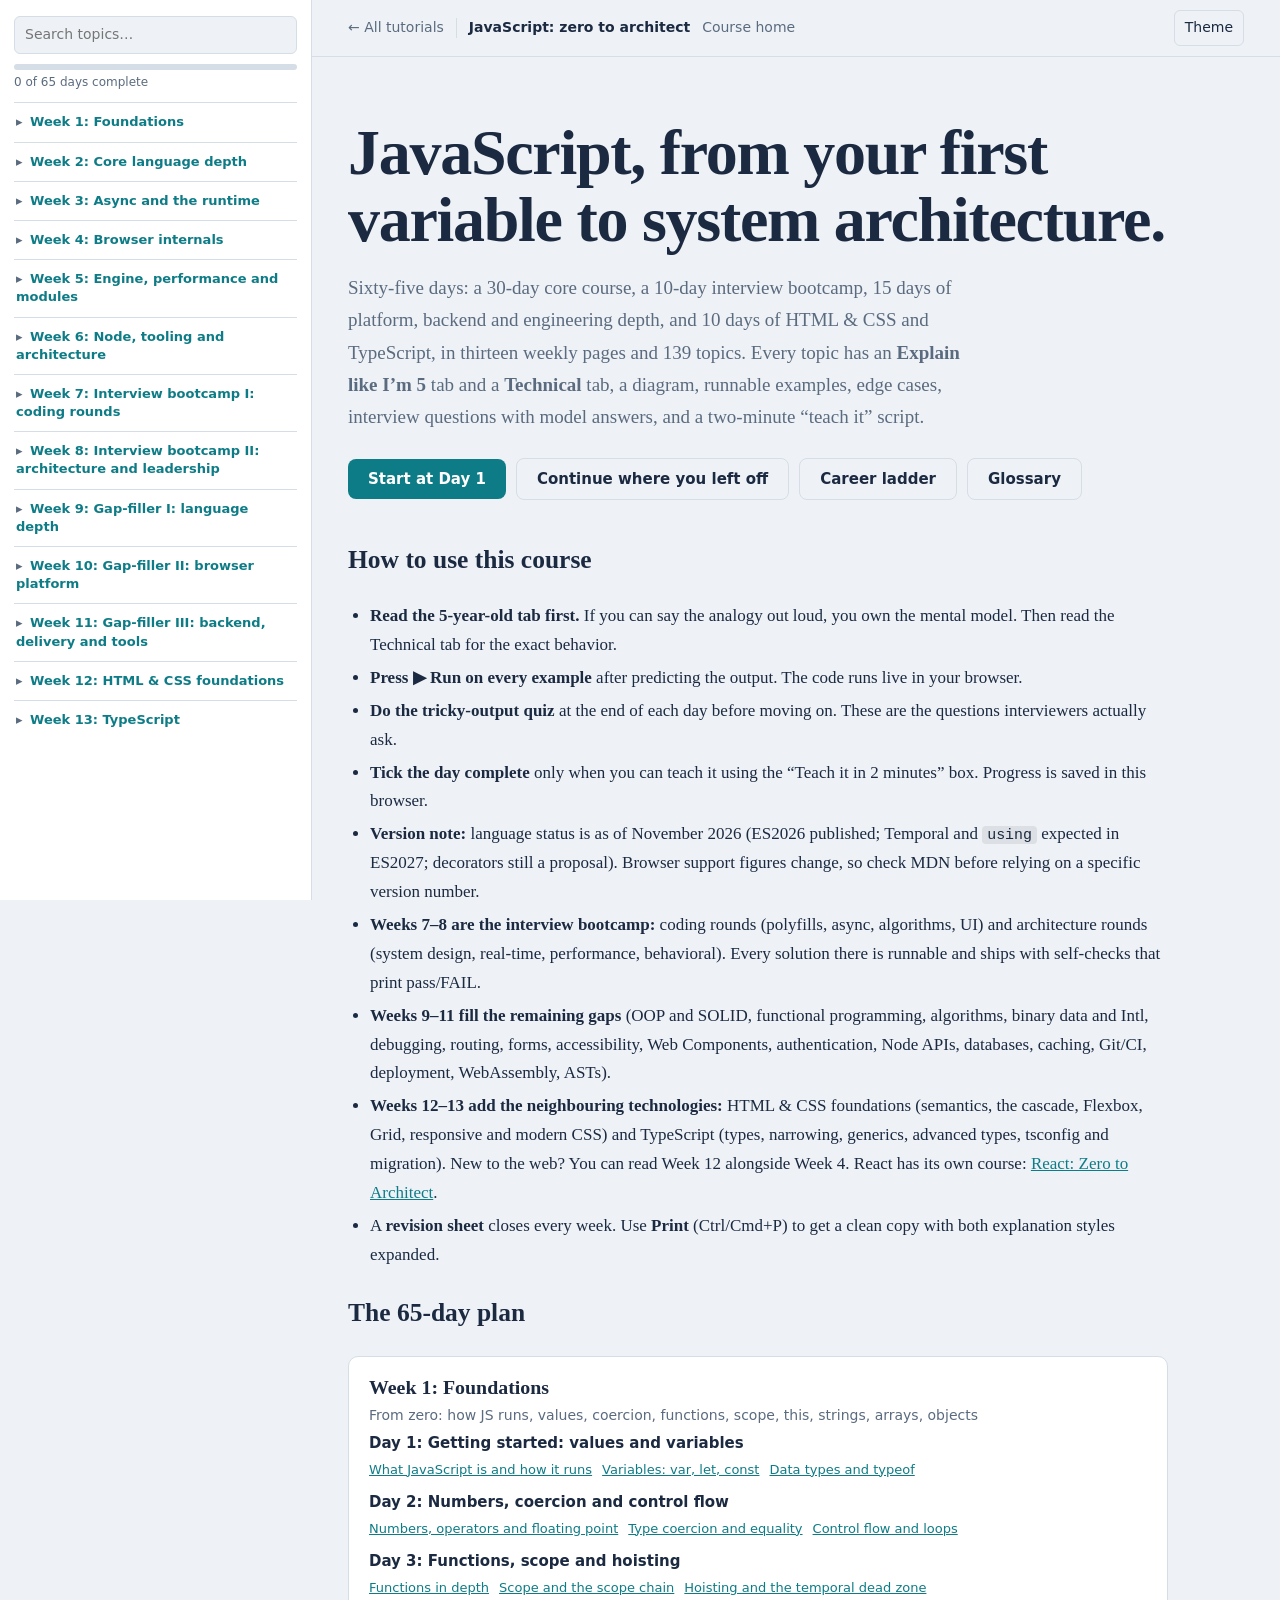
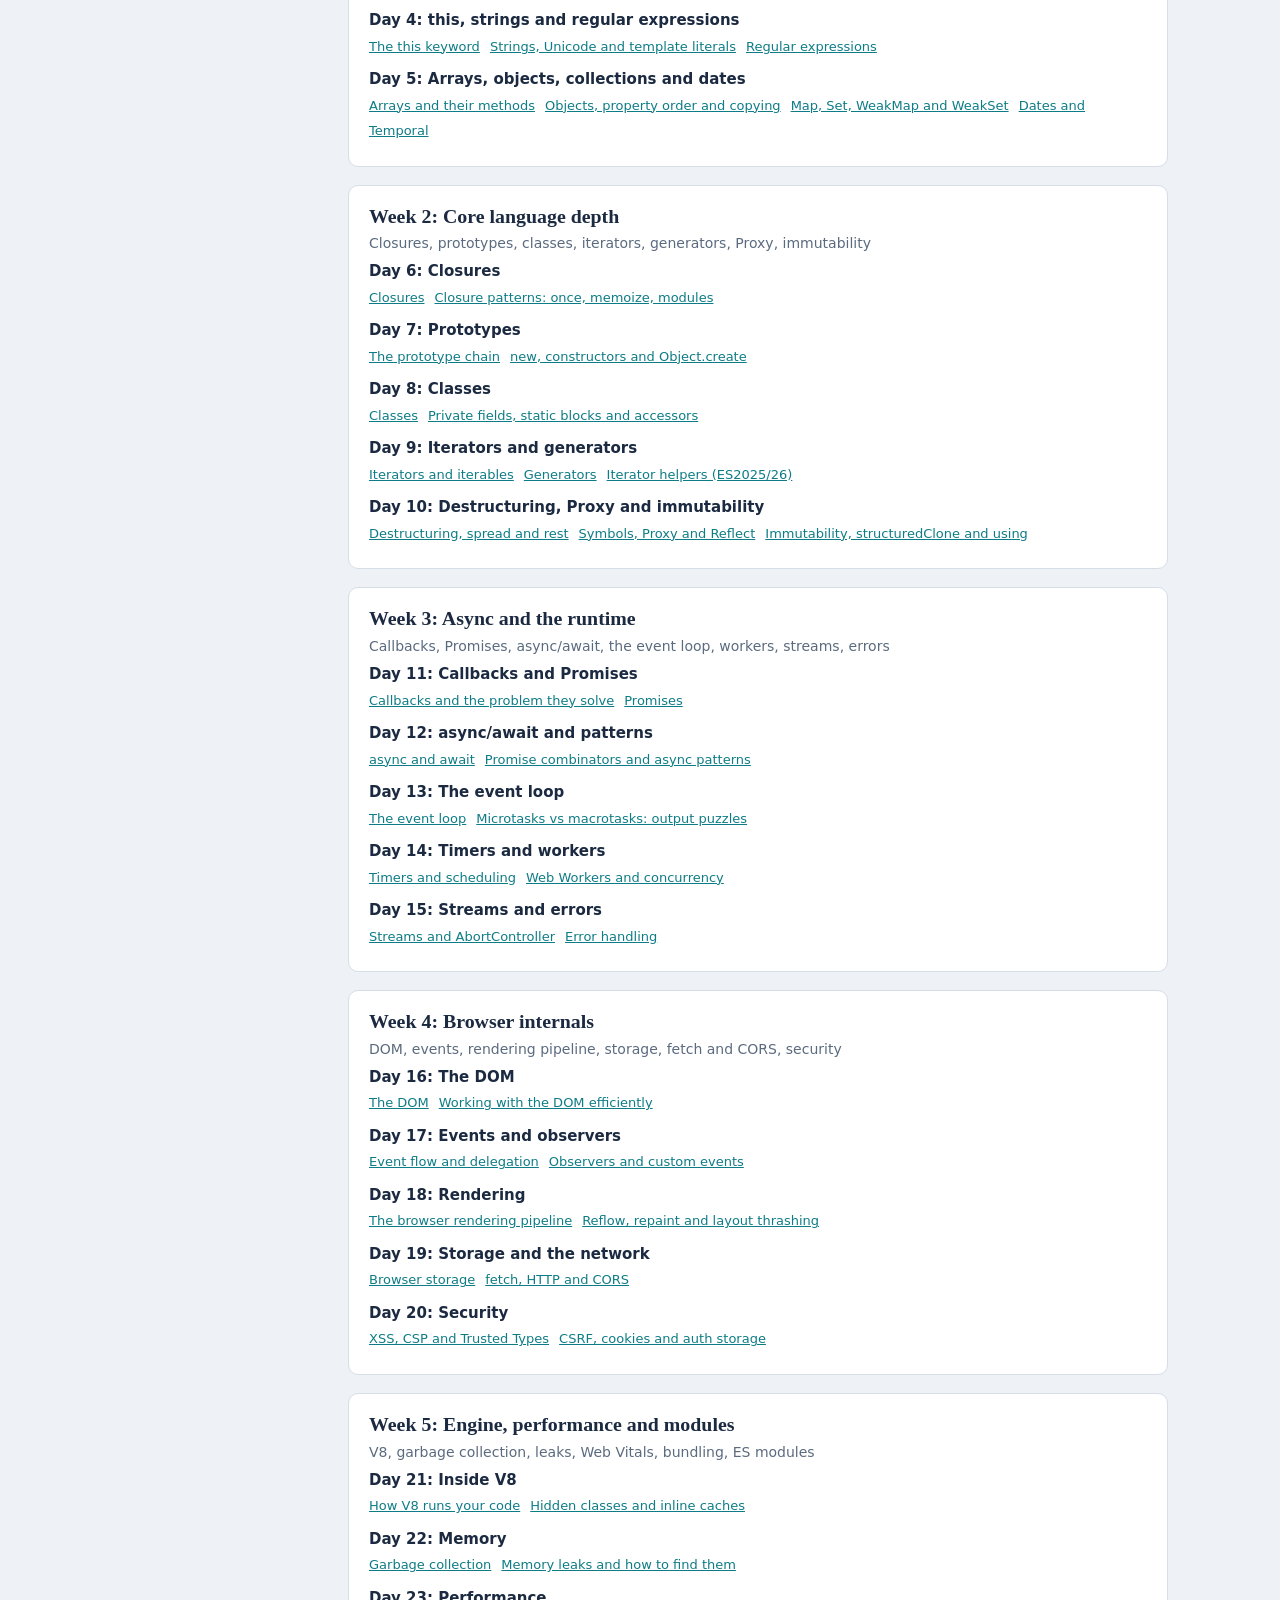
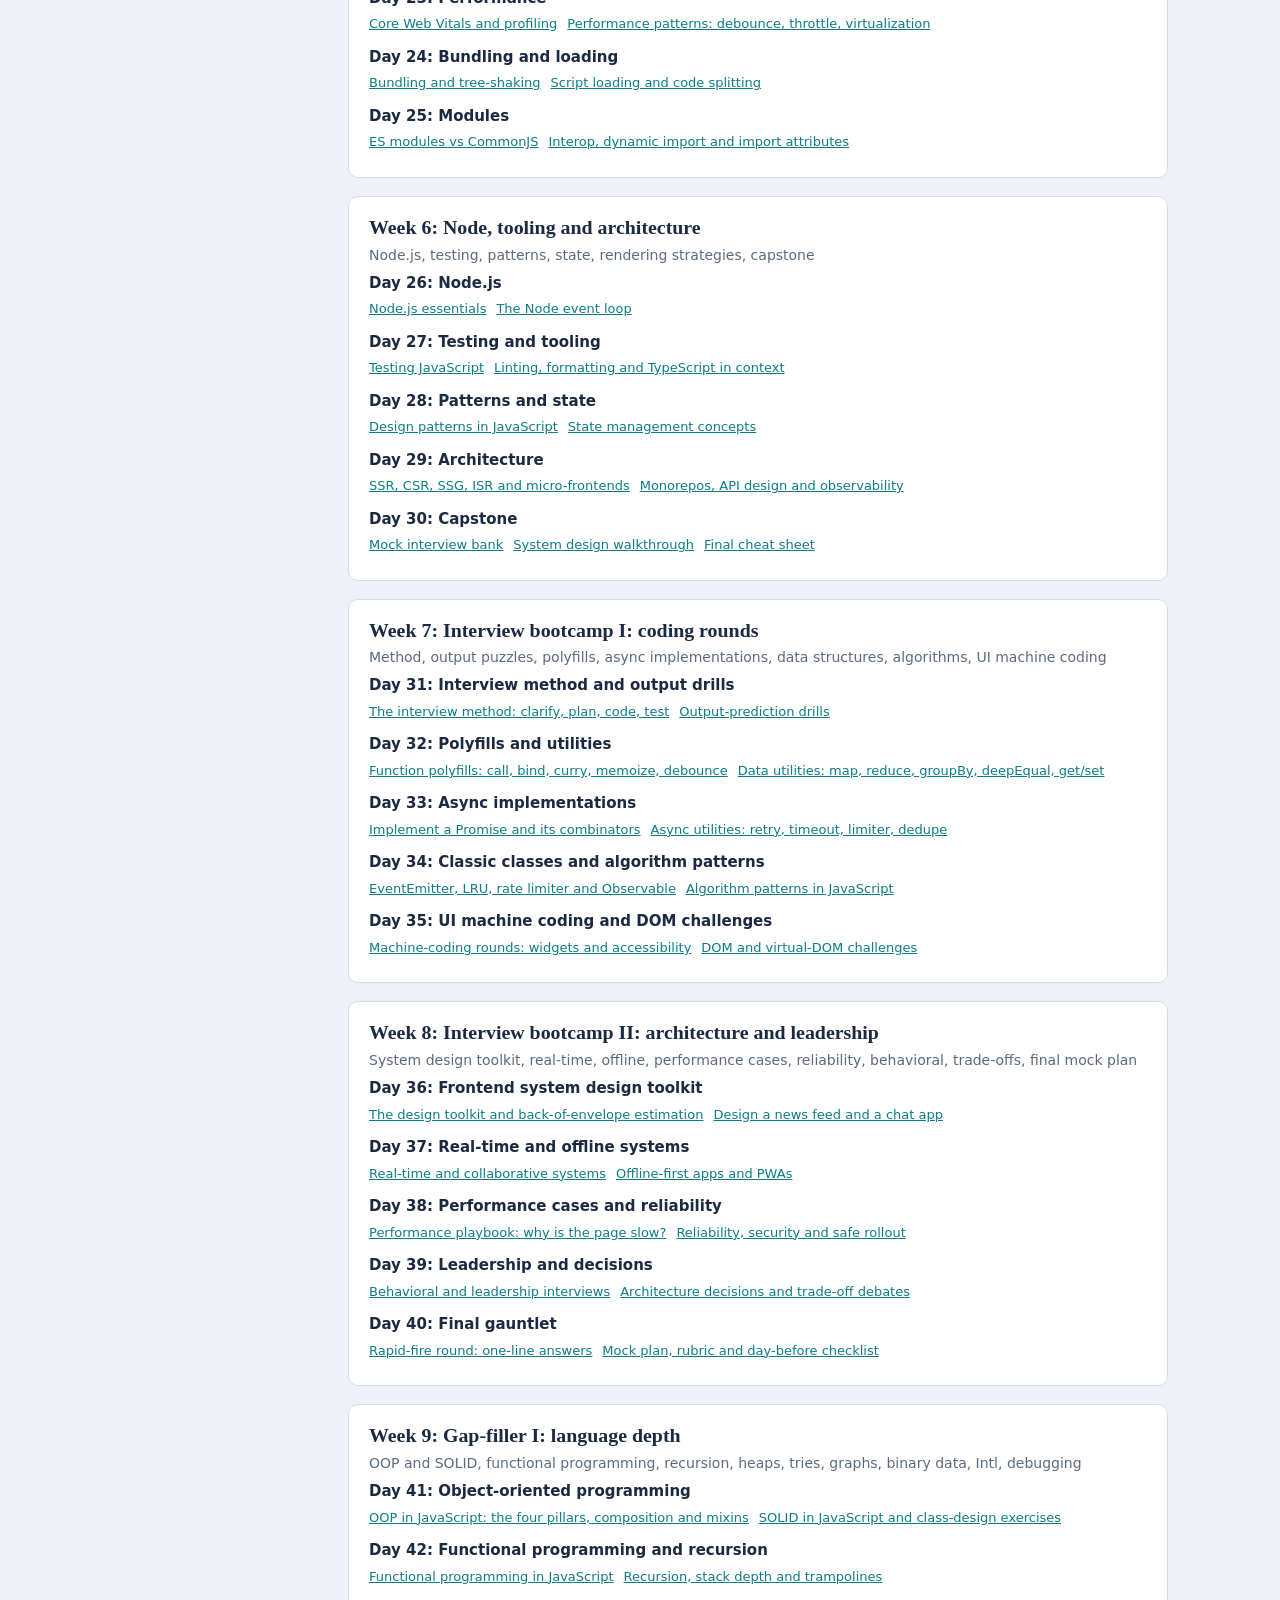
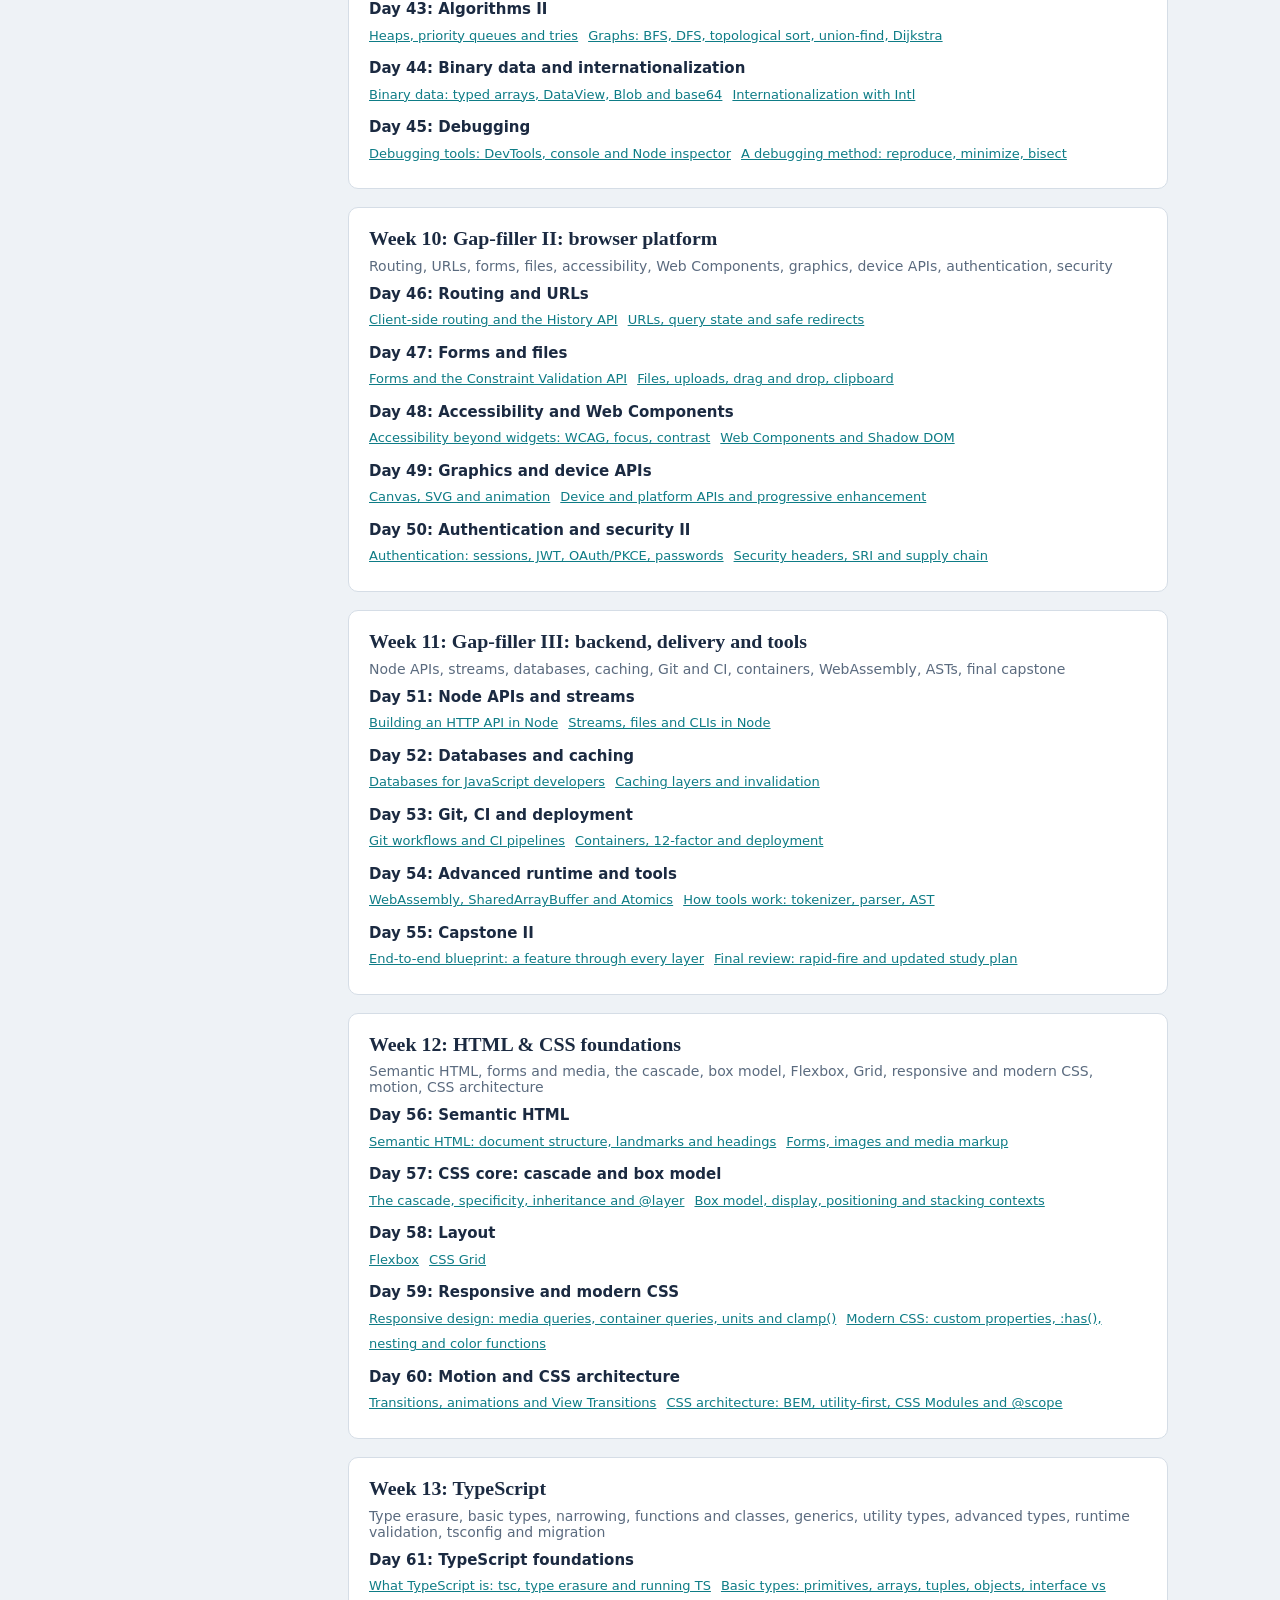
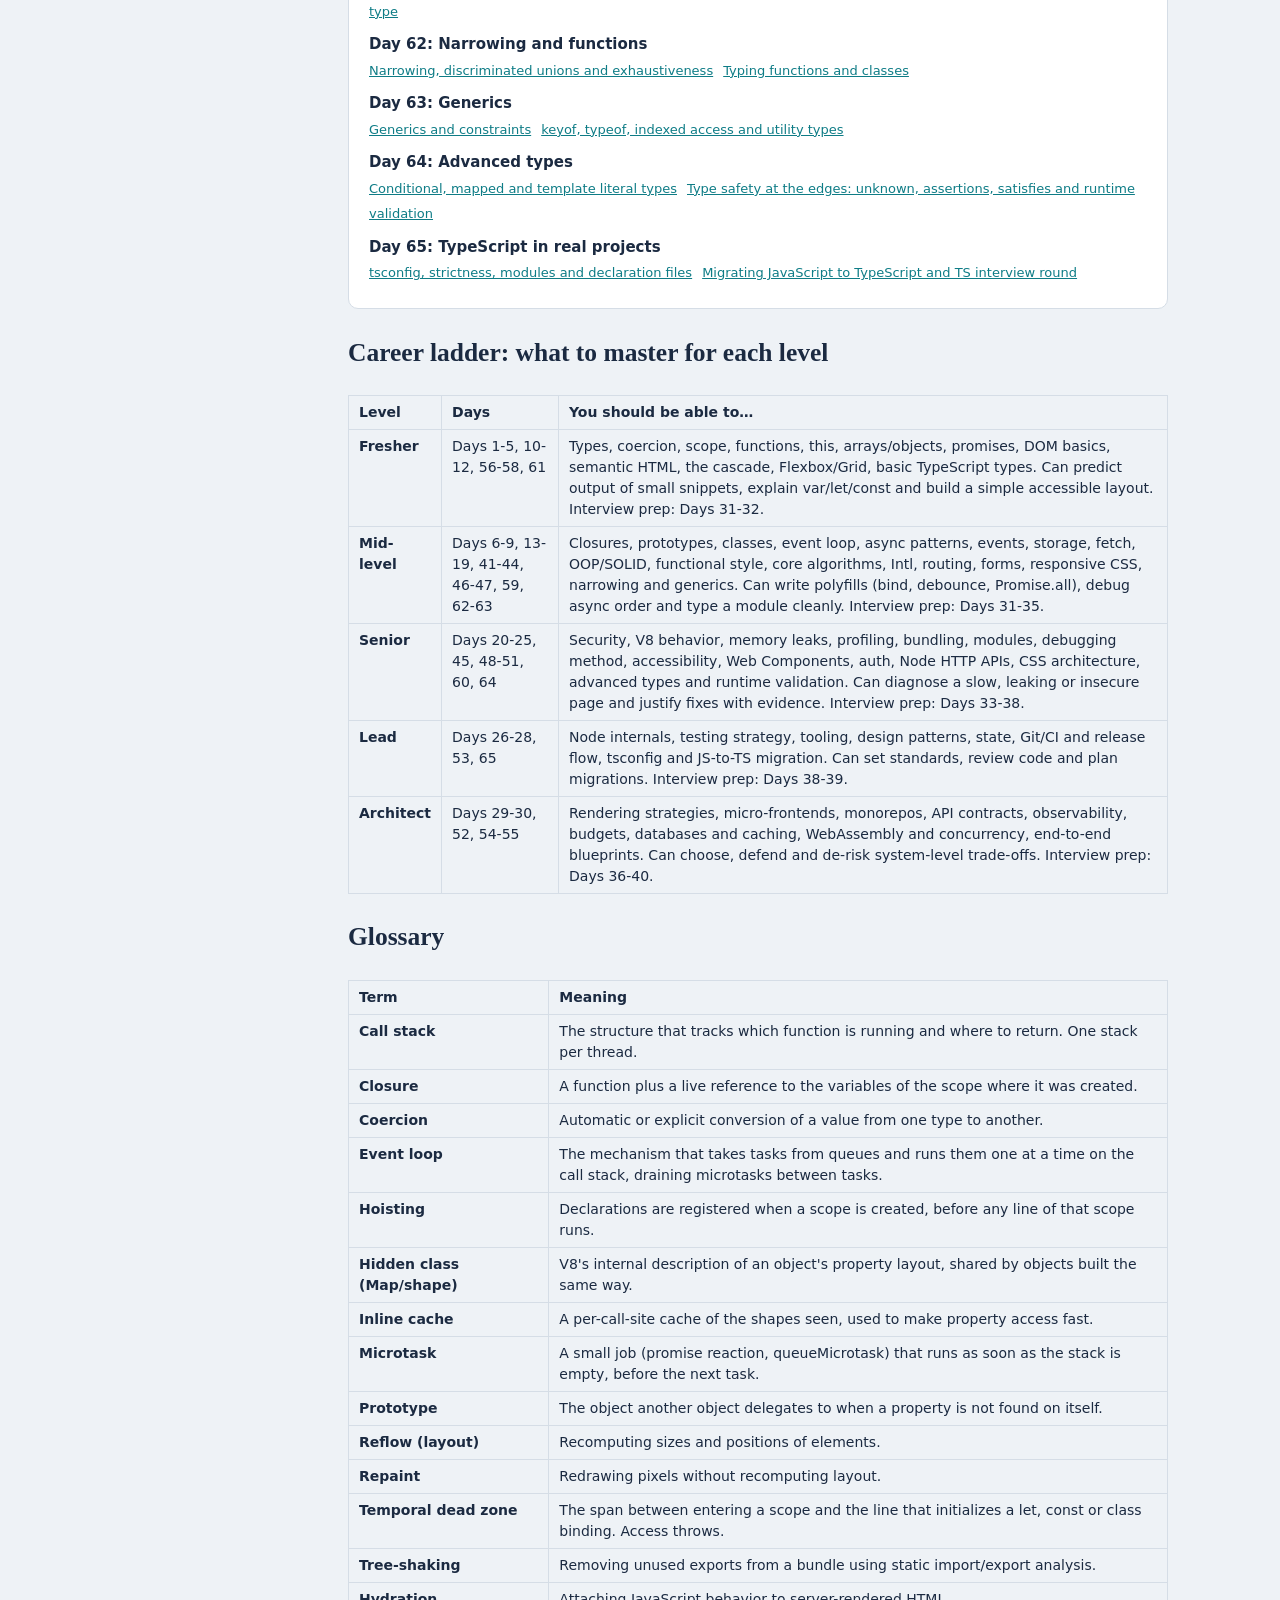
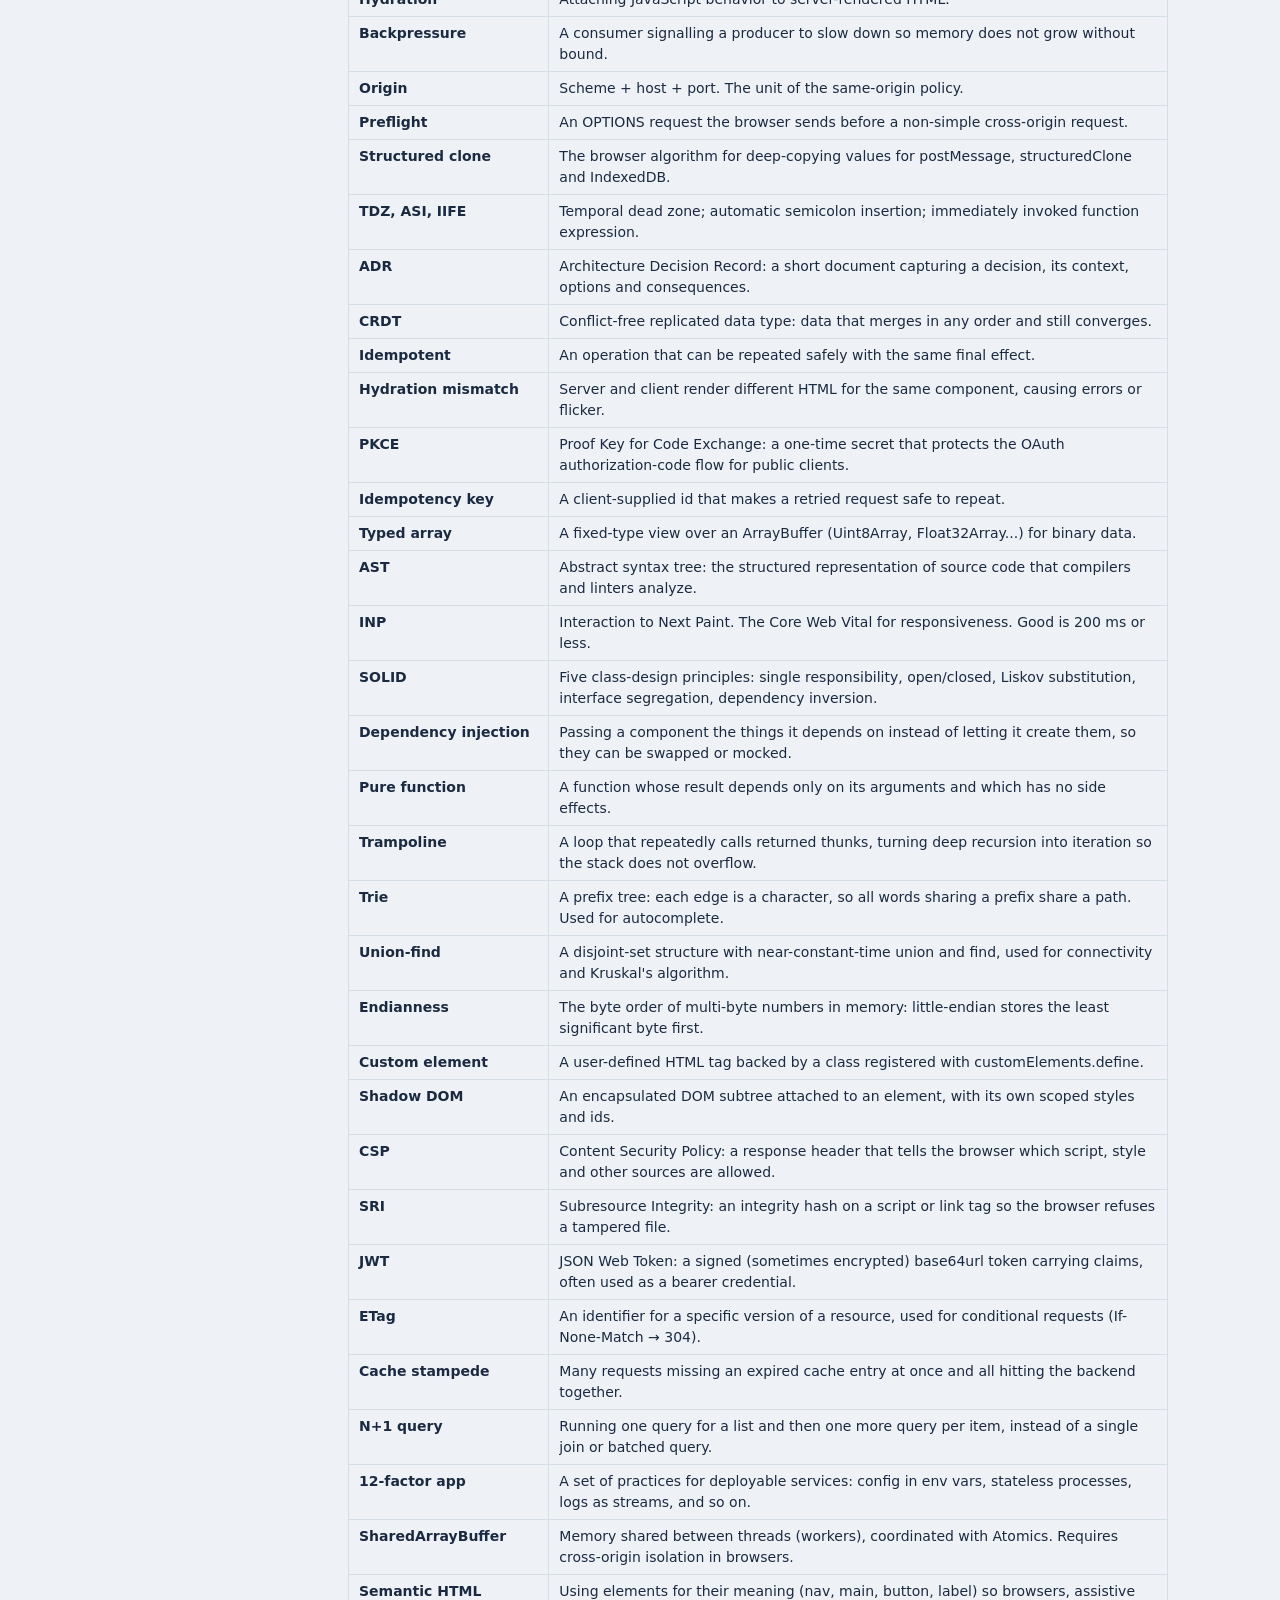
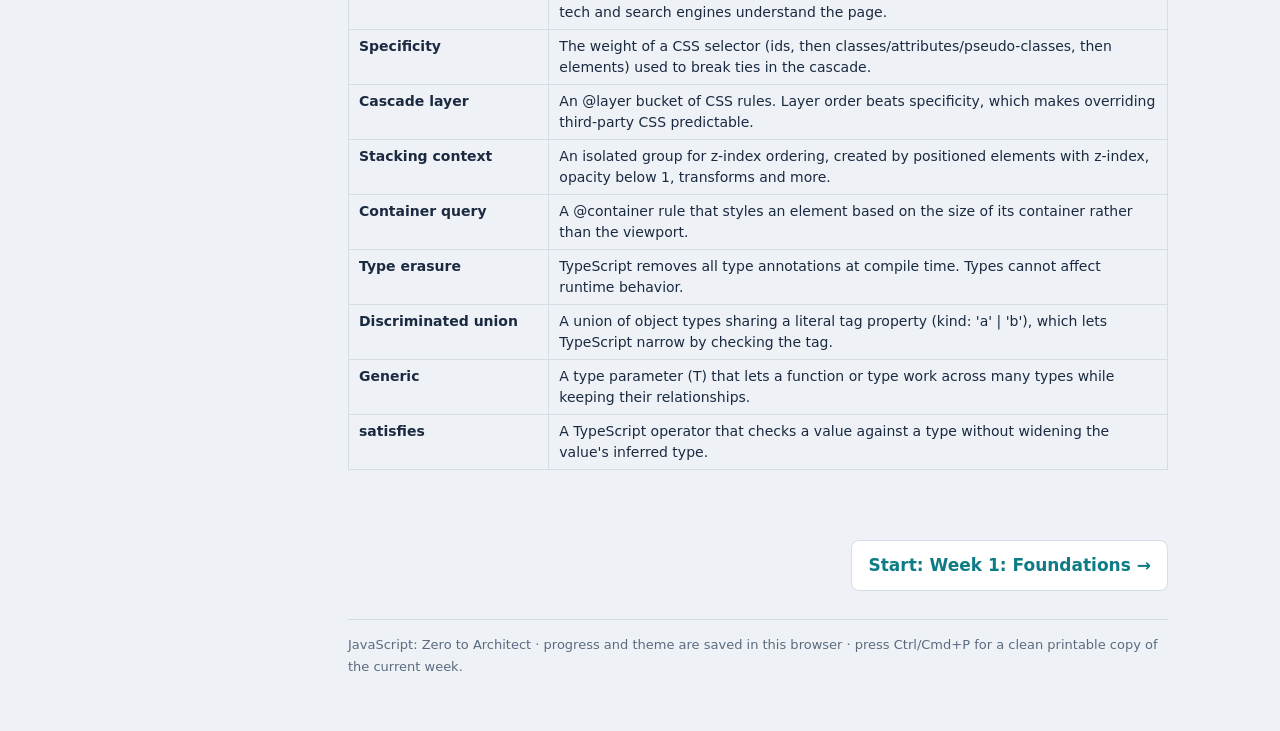
==== commit a9d7856e: "Add initial HTML structure for React course with navigation, main content, and templates" ====
--- a/js-course/index.html
+++ b/js-course/index.html
@@ -32,7 +32,7 @@
 <li><b>Version note:</b> language status is as of November 2026 (ES2026 published; Temporal and <code>using</code> expected in ES2027; decorators still a proposal). Browser support figures change, so check MDN before relying on a specific version number.</li>
 <li><b>Weeks 7–8 are the interview bootcamp:</b> coding rounds (polyfills, async, algorithms, UI) and architecture rounds (system design, real-time, performance, behavioral). Every solution there is runnable and ships with self-checks that print pass/FAIL.</li>
 <li><b>Weeks 9–11 fill the remaining gaps</b> (OOP and SOLID, functional programming, algorithms, binary data and Intl, debugging, routing, forms, accessibility, Web Components, authentication, Node APIs, databases, caching, Git/CI, deployment, WebAssembly, ASTs).</li>
-<li><b>Weeks 12–13 add the neighbouring technologies:</b> HTML &amp; CSS foundations (semantics, the cascade, Flexbox, Grid, responsive and modern CSS) and TypeScript (types, narrowing, generics, advanced types, tsconfig and migration). New to the web? You can read Week 12 alongside Week 4. React and other frameworks are intentionally not covered.</li>
+<li><b>Weeks 12–13 add the neighbouring technologies:</b> HTML &amp; CSS foundations (semantics, the cascade, Flexbox, Grid, responsive and modern CSS) and TypeScript (types, narrowing, generics, advanced types, tsconfig and migration). New to the web? You can read Week 12 alongside Week 4. React has its own course: <a href="../react-course/index.html">React: Zero to Architect</a>.</li>
 <li>A <b>revision sheet</b> closes every week. Use <b>Print</b> (Ctrl/Cmd+P) to get a clean copy with both explanation styles expanded.</li>
 </ul>
 <h2>The 65-day plan</h2>
@@ -45,6 +45,7 @@
 </template>
 
 <script src="assets/js/course-data.js"></script>
+<script src="assets/js/motion.js"></script>
 <script src="assets/js/render.js"></script>
 <script src="assets/js/components/header.js"></script>
 <script src="assets/js/components/sidebar.js"></script>
--- a/js-course/assets/css/course.css
+++ b/js-course/assets/css/course.css
@@ -132,3 +132,16 @@
 #sidebar #search{min-width:0;width:100%}
 #sidebar .tools{margin-bottom:10px}
 .topbar .btn{flex:none}
+/* motion lessons (assets/js/motion.js) */
+.motion{margin:18px 0 28px;border:1px solid var(--line);border-radius:12px;overflow:hidden;background:#0e151d}
+.motion:focus-visible{outline:3px solid var(--accent);outline-offset:2px}
+.mv-head{display:flex;flex-wrap:wrap;justify-content:space-between;gap:6px 16px;padding:10px 14px;background:var(--card);border-bottom:1px solid var(--line);font-size:14px}
+.mv-head span{color:var(--muted)}
+.mv-frame{position:relative}.mv-frame canvas{display:block;width:100%;height:auto;cursor:pointer}
+.mv-big{position:absolute;left:50%;top:50%;transform:translate(-50%,-50%);width:84px;height:84px;border-radius:50%;border:0;background:rgba(79,209,197,.92);color:#0e151d;font-size:32px;padding-left:6px;cursor:pointer;box-shadow:0 6px 24px rgba(0,0,0,.45)}
+.mv-big[hidden]{display:none}
+.mv-bar{display:flex;flex-wrap:wrap;gap:8px;align-items:center;padding:10px 12px;background:var(--card);border-top:1px solid var(--line);font-size:14px}
+.mv-seek{flex:1;min-width:140px;accent-color:var(--accent)}
+.mv-time{font-variant-numeric:tabular-nums;color:var(--muted);min-width:96px}
+.mv-ch{max-width:240px}.mv-dl{text-decoration:none}
+@media print{.motion{display:none}}
